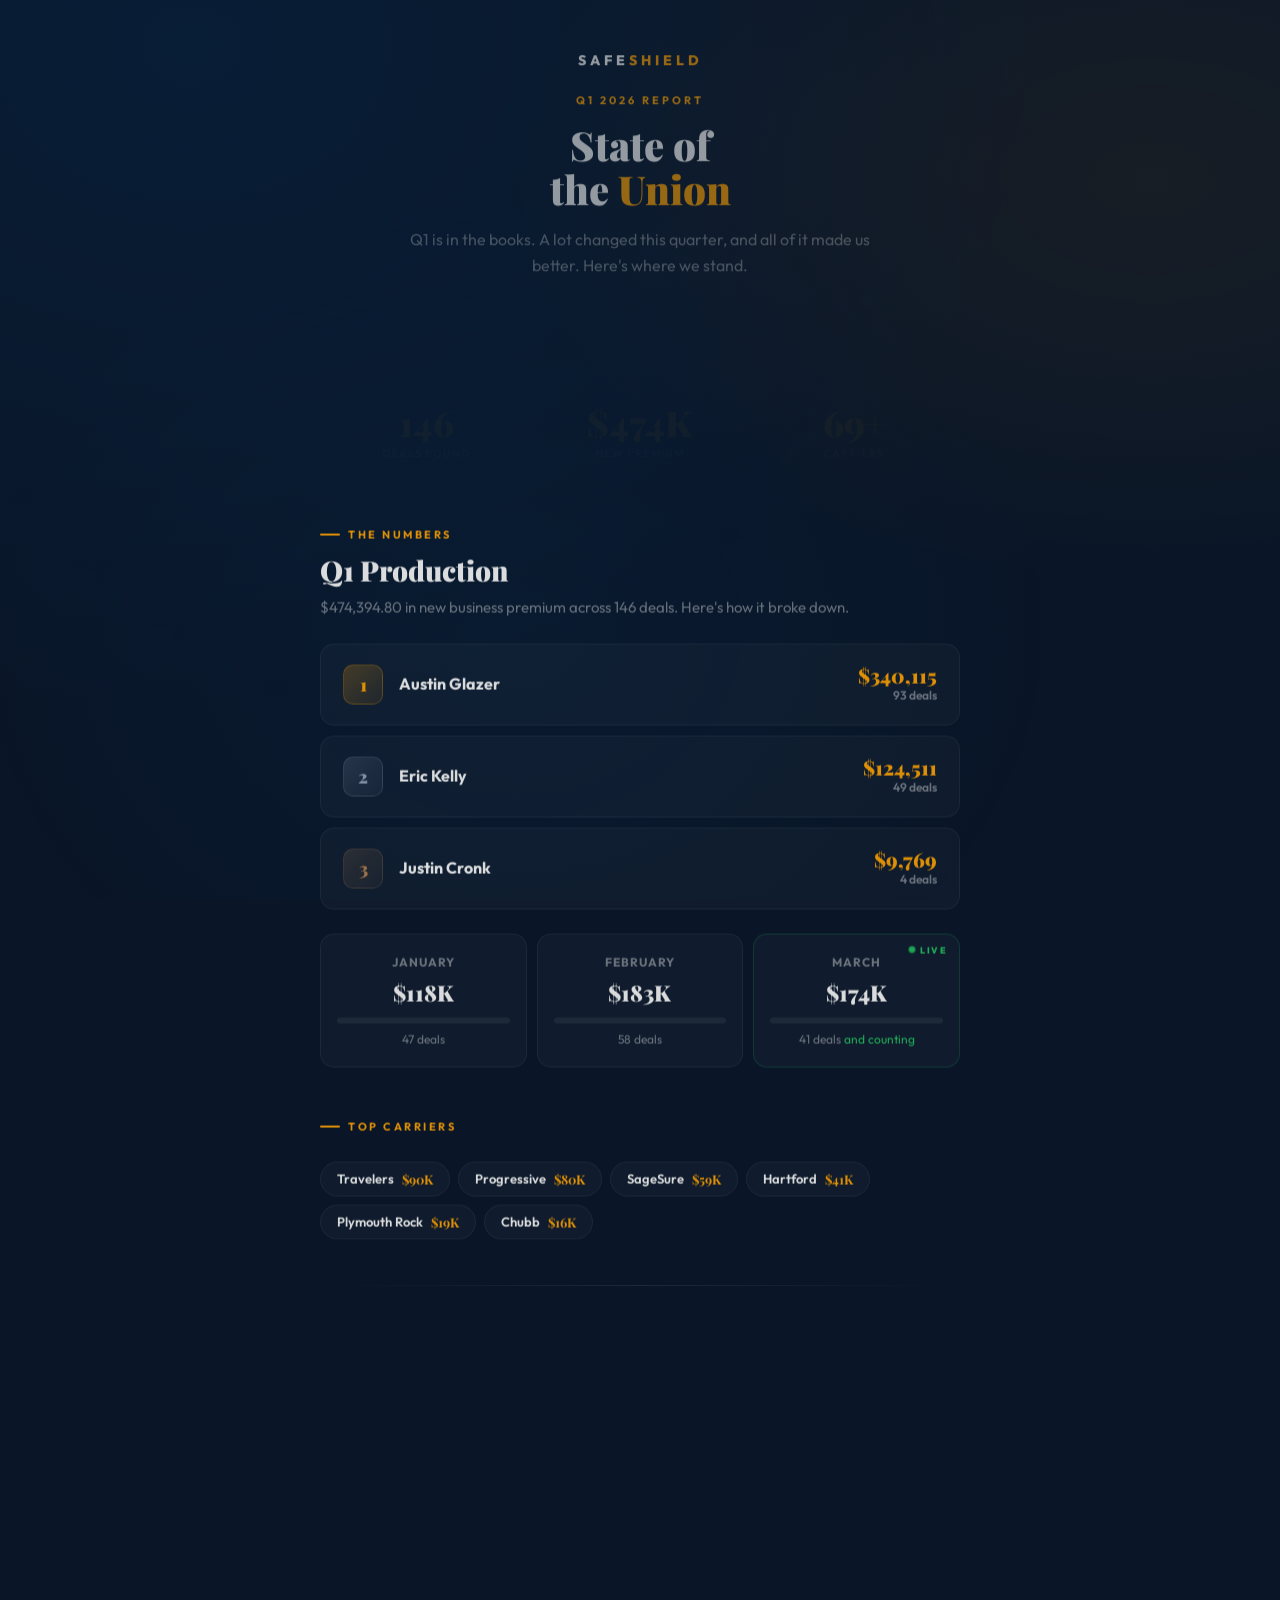
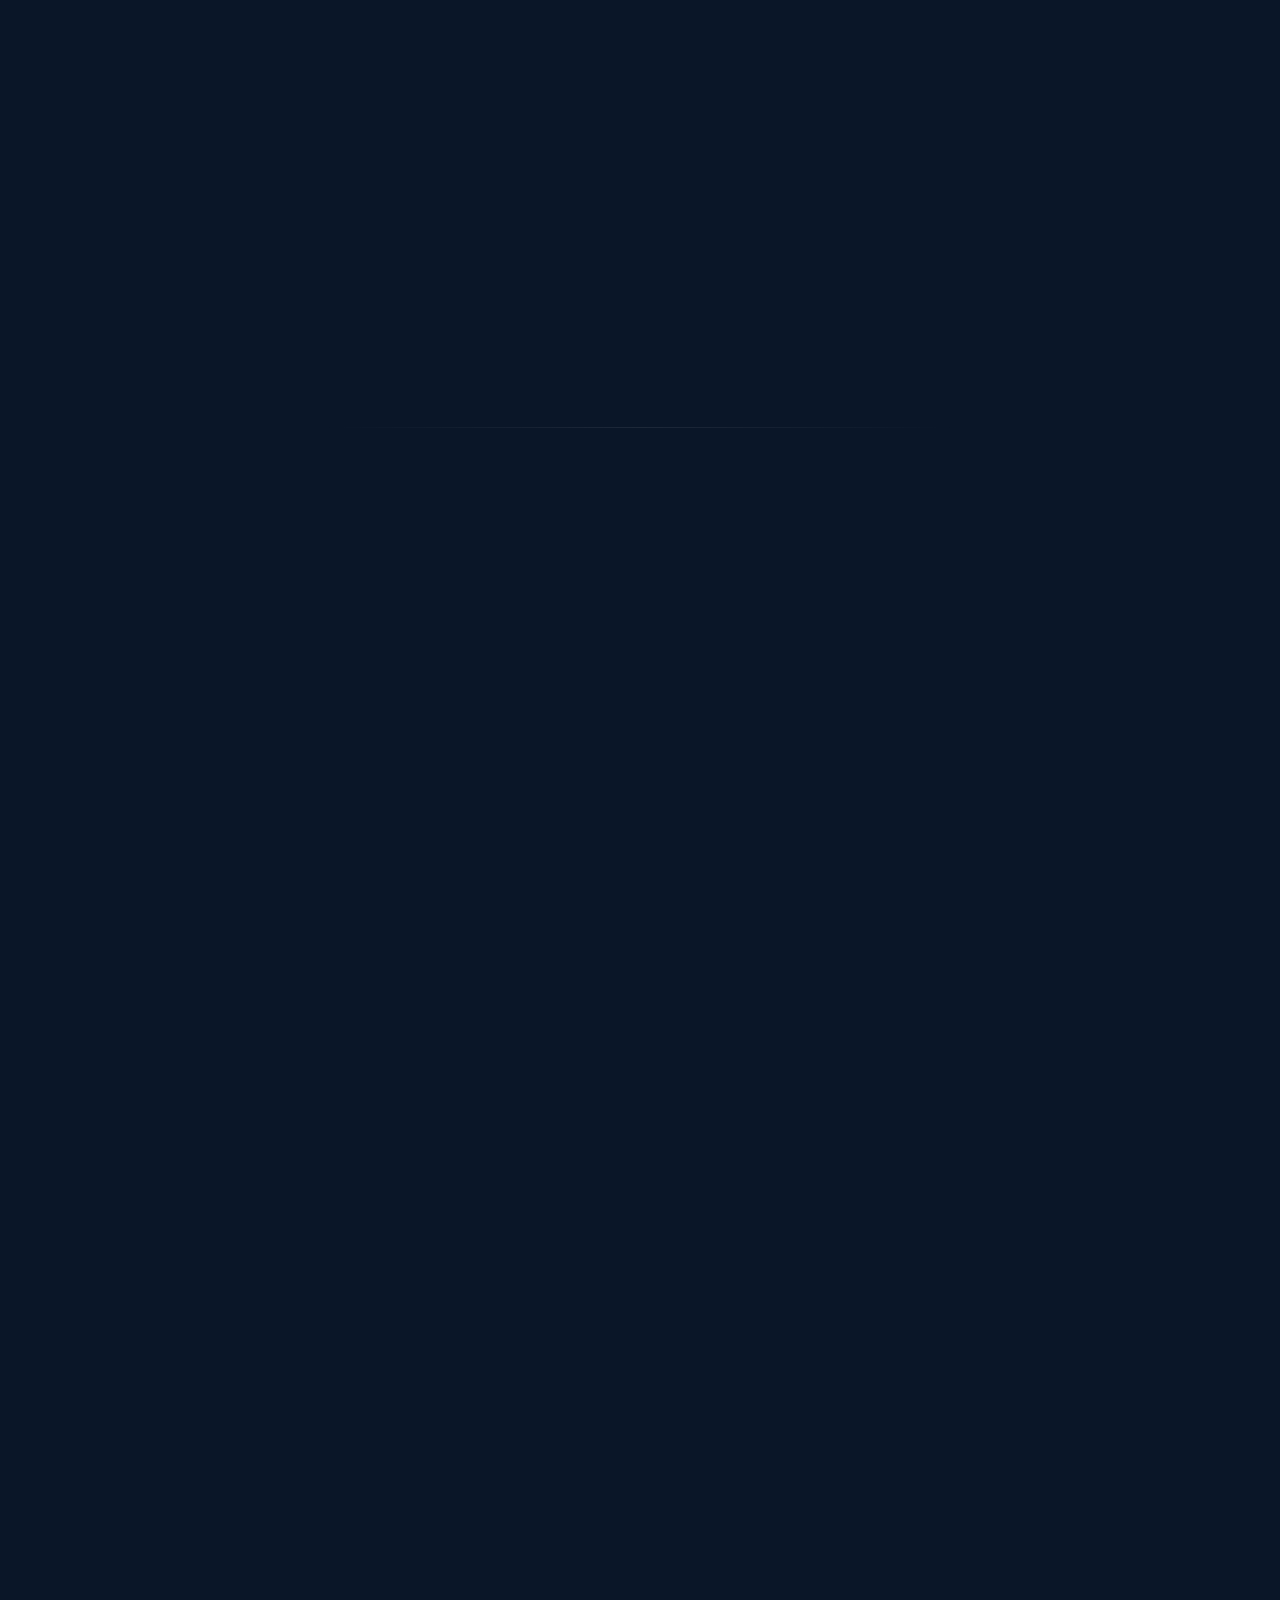
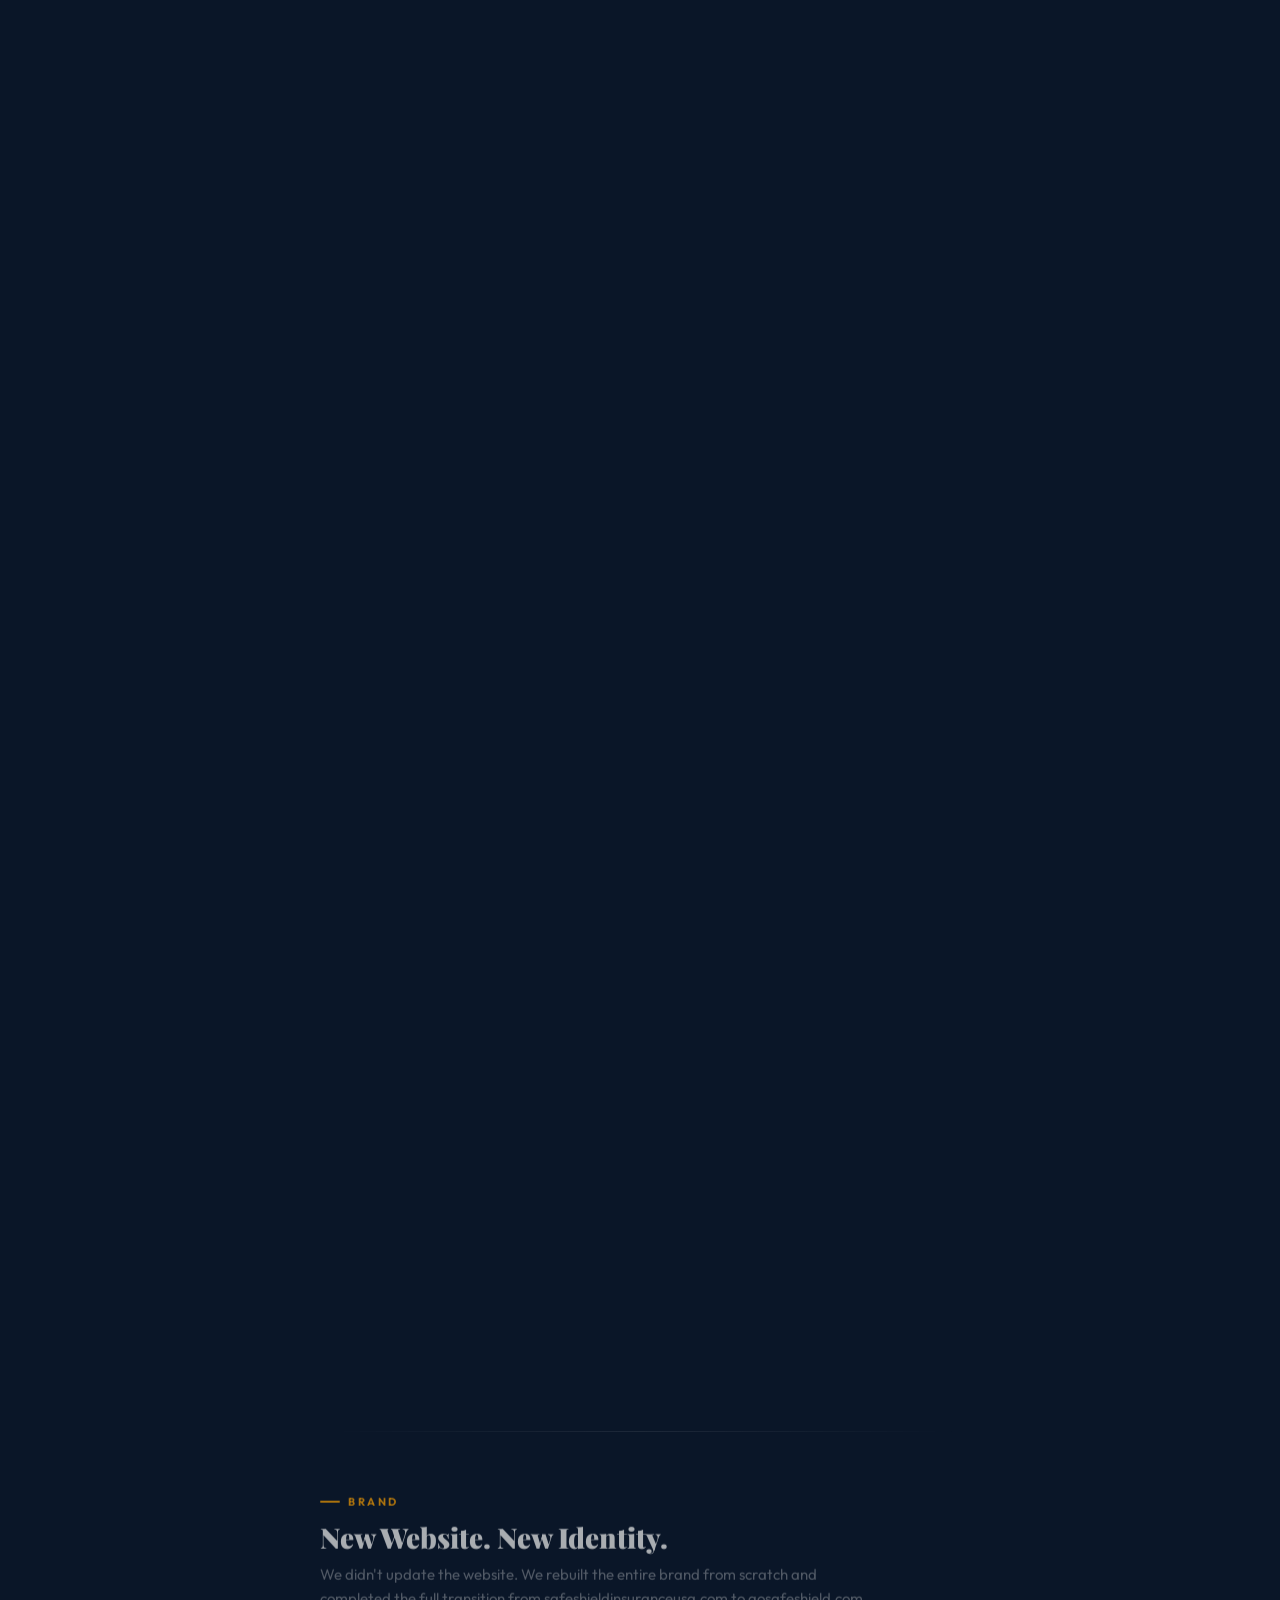
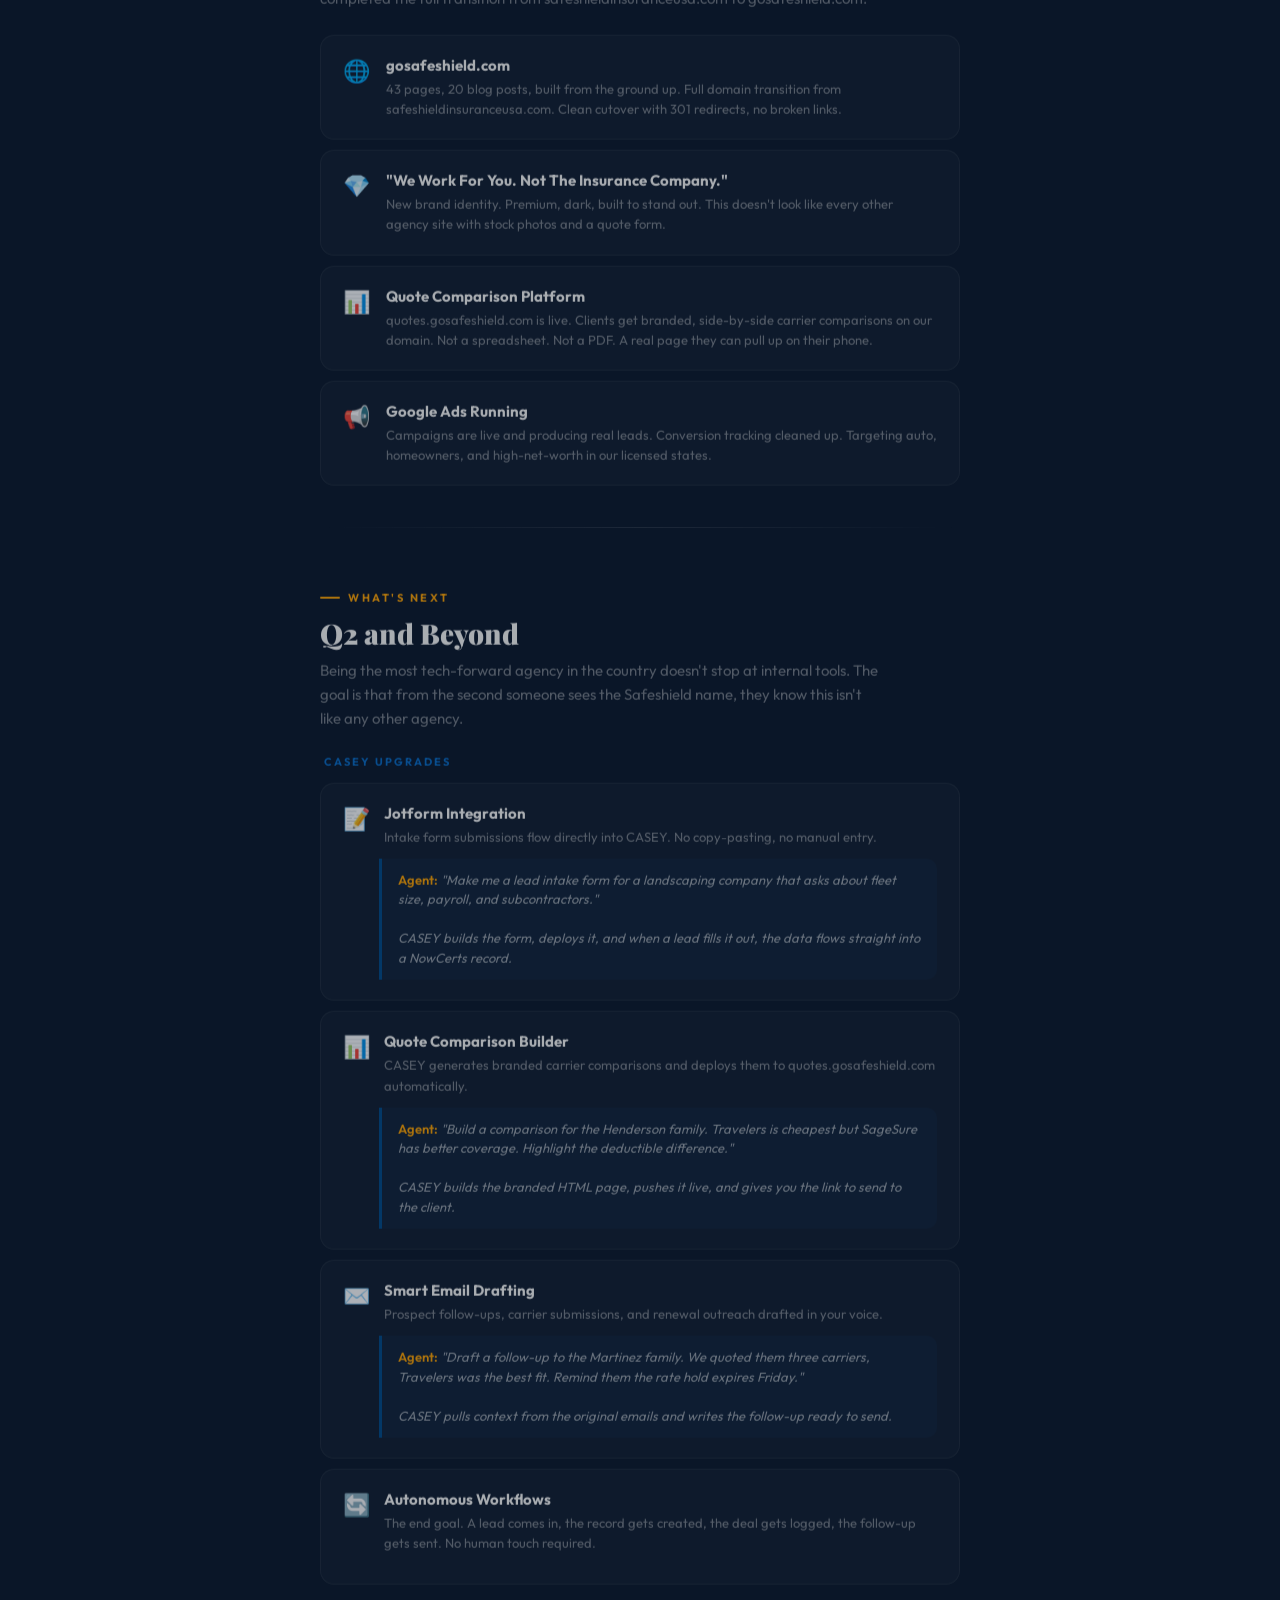
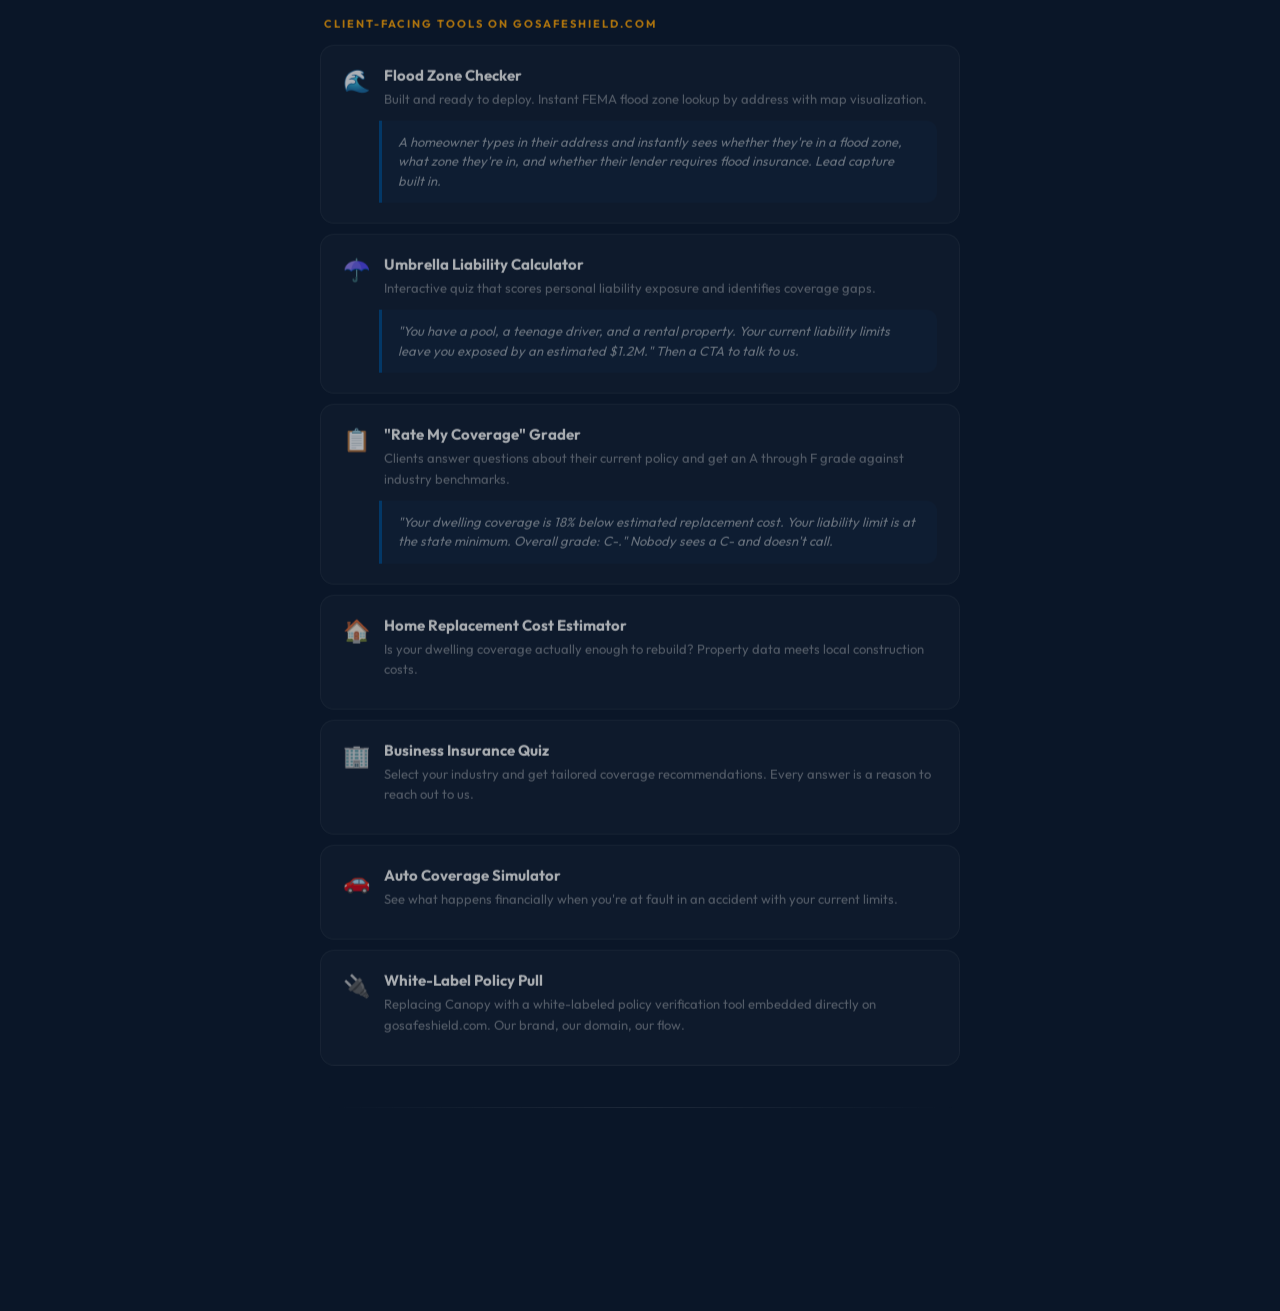
==== index.html @ 7cc82204 "feat: Q1 2026 State of the Union" ====
<!DOCTYPE html>
<html lang="en">
<head>
<meta charset="UTF-8">
<meta http-equiv="refresh" content="0;url=/q1-2026/">
<title>Safeshield Updates</title>
</head>
<body>
<p>Redirecting to latest update...</p>
</body>
</html>
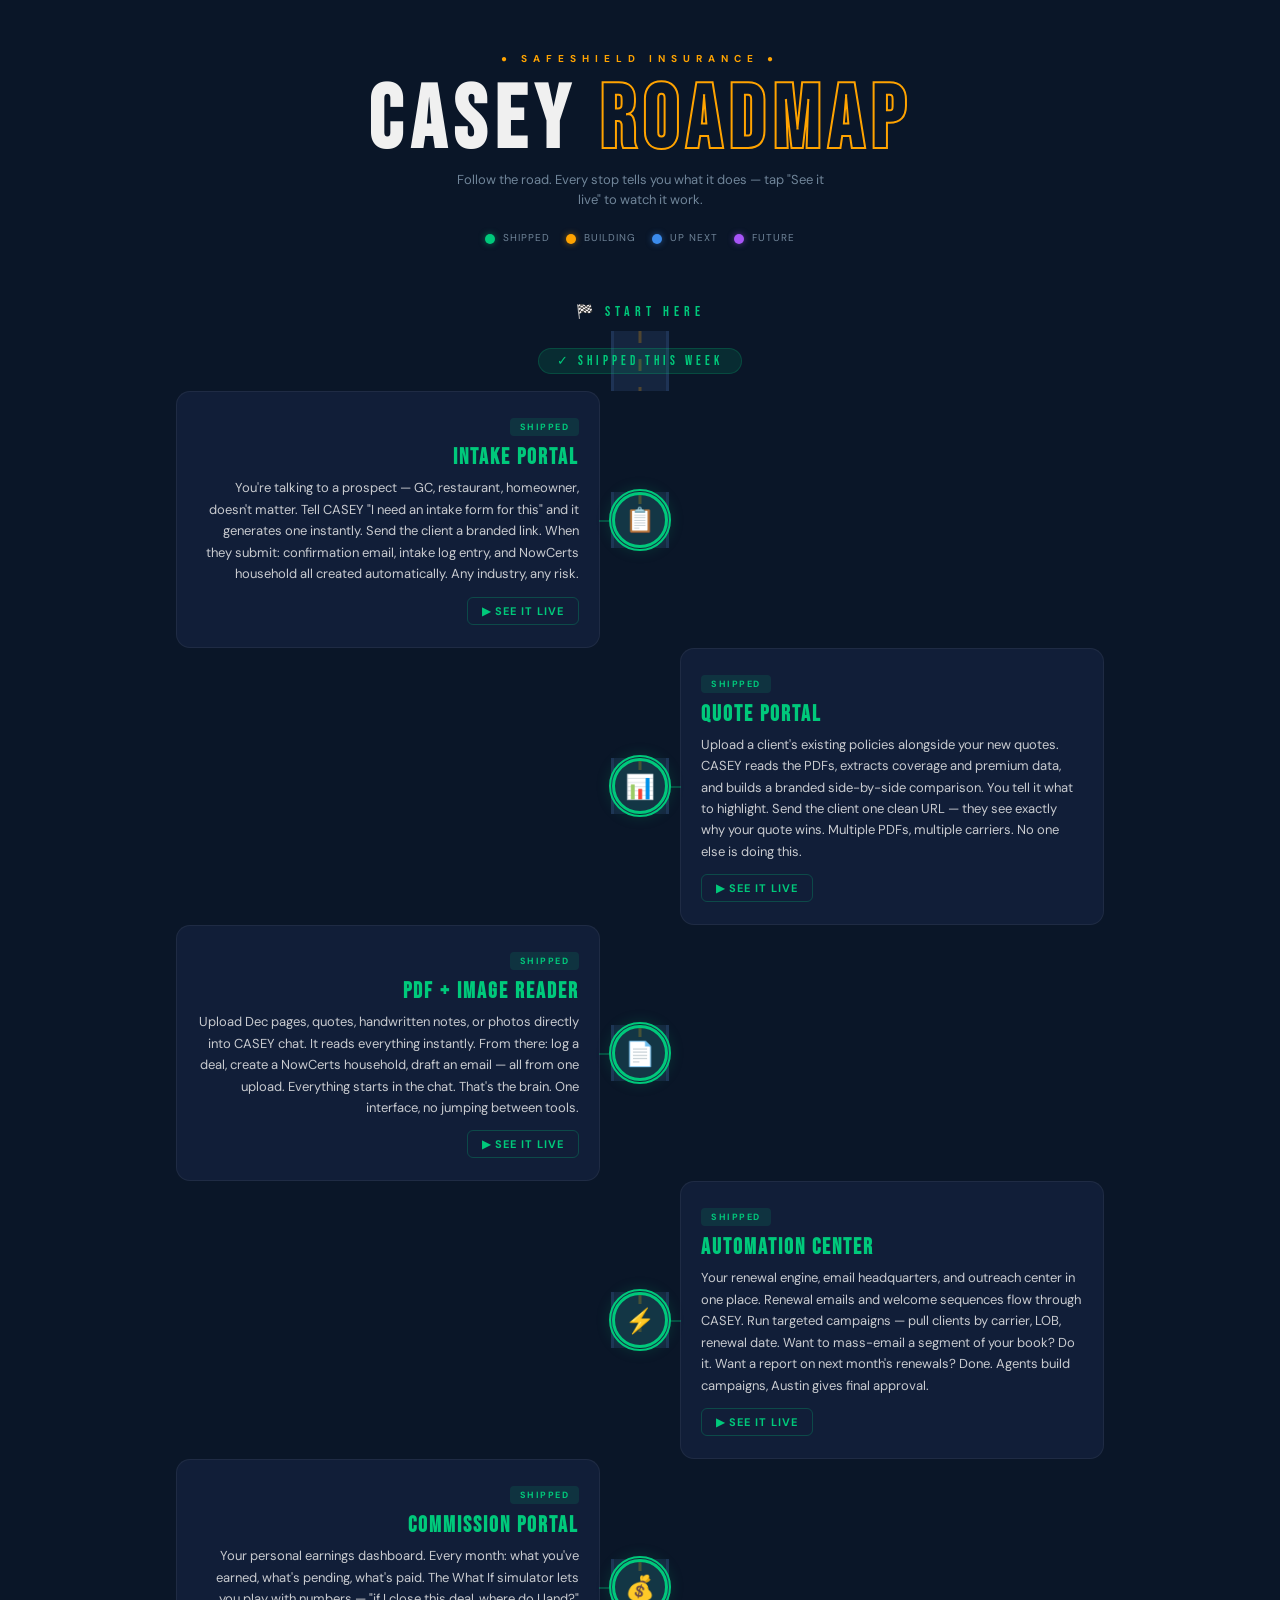
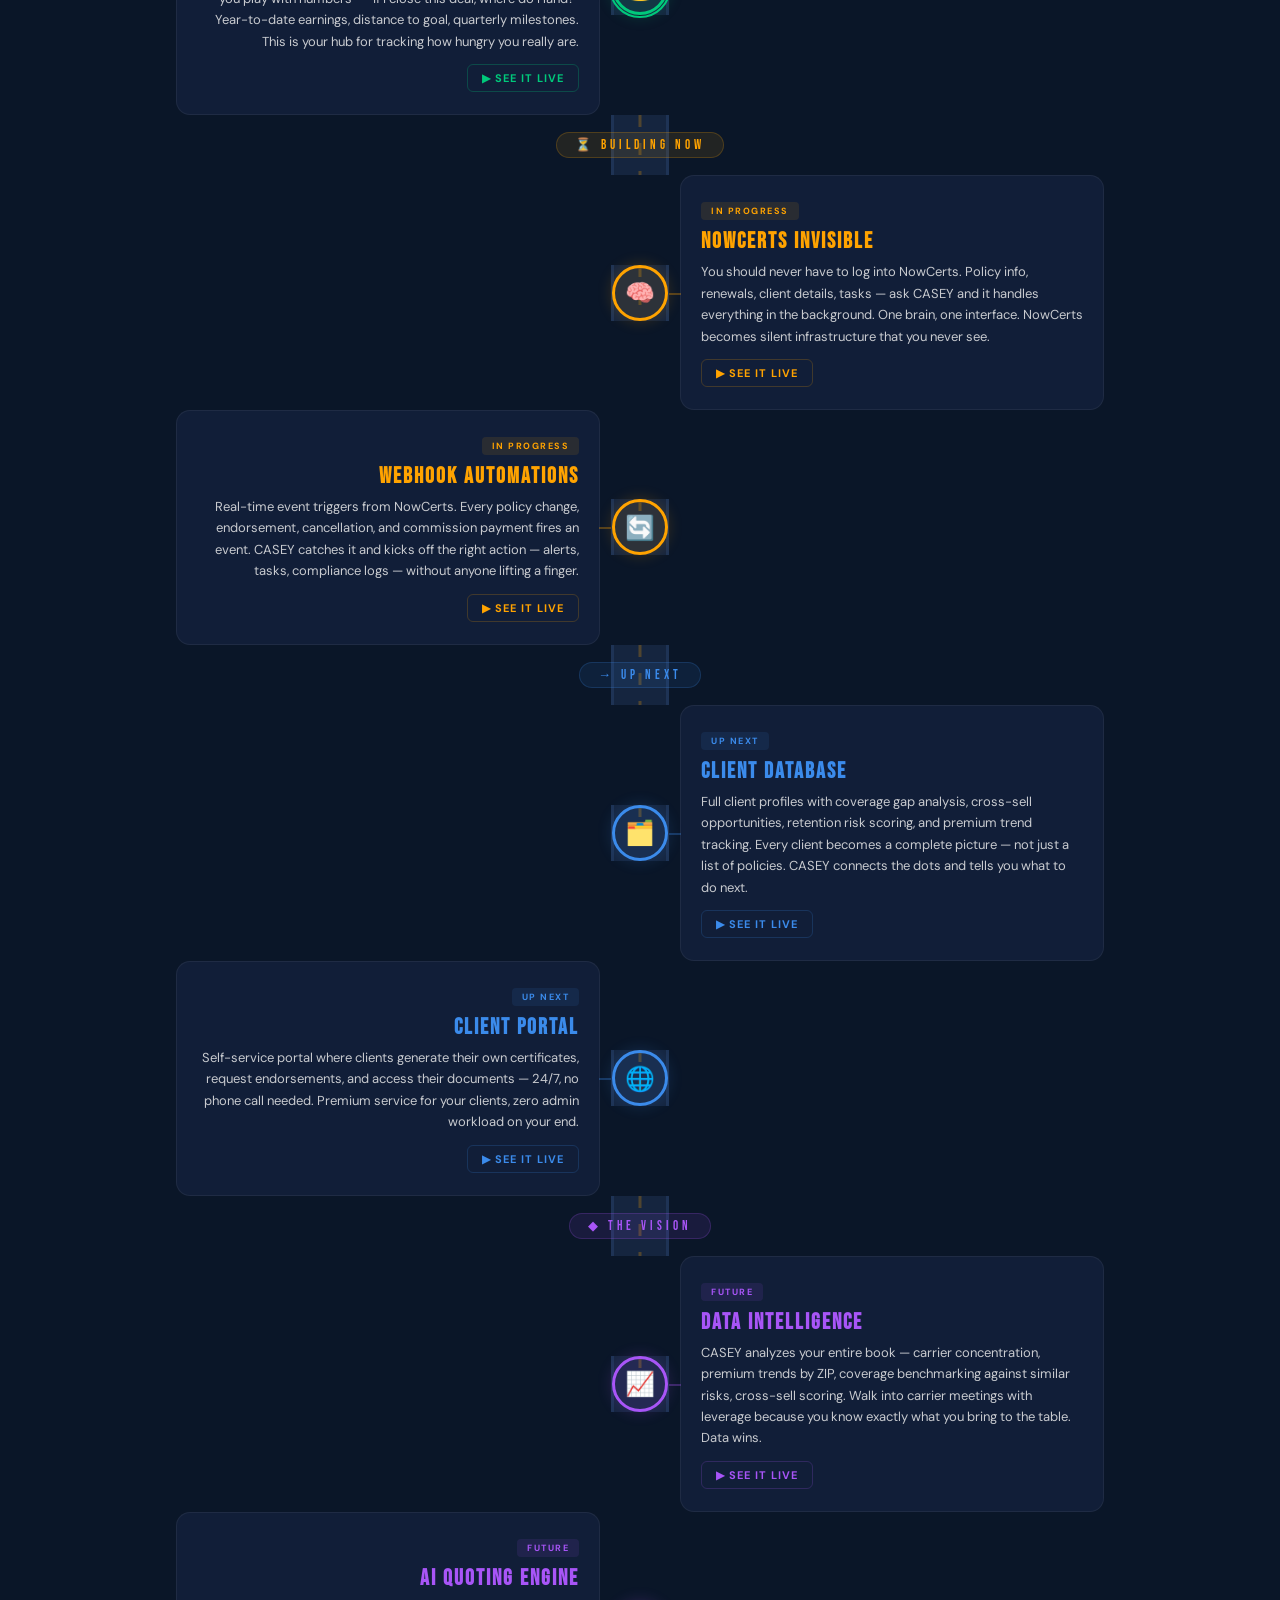
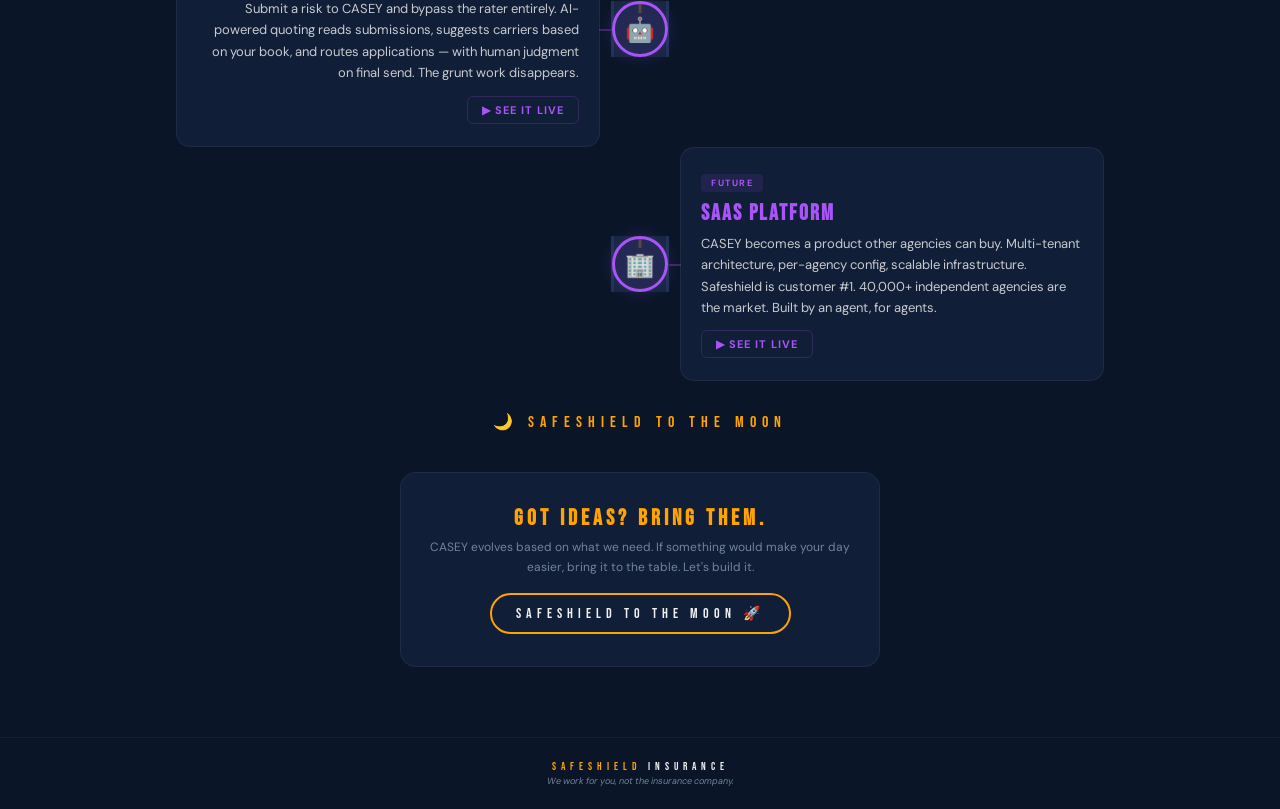
==== commit faf90ef0: "CASEY Roadmap - interactive winding road with live simulations" ====
--- a/index.html
+++ b/index.html
@@ -2,10 +2,421 @@
 <html lang="en">
 <head>
 <meta charset="UTF-8">
-<meta http-equiv="refresh" content="0;url=/q1-2026/">
-<title>Safeshield Updates</title>
+<meta name="viewport" content="width=device-width, initial-scale=1.0">
+<title>CASEY Roadmap — Safeshield Insurance</title>
+<link href="https://fonts.googleapis.com/css2?family=Bebas+Neue&family=DM+Sans:ital,wght@0,400;0,500;0,700;1,400&display=swap" rel="stylesheet">
+<style>
+*{margin:0;padding:0;box-sizing:border-box}
+:root{--navy:#0a1628;--mid:#0e1a30;--card:#111e38;--gold:#FFA300;--green:#00c97b;--blue:#3b8beb;--purple:#a855f7;--white:#f0f0f0;--grey:#708599;--text:rgba(240,240,240,.82);--road-fill:#15253f;--road-stroke:#1e3355}
+body{background:var(--navy);color:var(--white);font-family:'DM Sans',sans-serif;-webkit-font-smoothing:antialiased;overflow-x:hidden}
+
+/* ── HEADER ── */
+.hdr{text-align:center;padding:52px 24px 24px;position:relative;z-index:2}
+.hdr-brand{font-size:10px;letter-spacing:6px;text-transform:uppercase;color:var(--gold);font-weight:700;margin-bottom:18px}
+.hdr h1{font-family:'Bebas Neue',sans-serif;font-size:clamp(44px,11vw,88px);letter-spacing:8px;line-height:.88}
+.hdr h1 em{font-style:normal;-webkit-text-stroke:2px var(--gold);-webkit-text-fill-color:transparent}
+.hdr p{margin-top:10px;font-size:13px;color:var(--grey);max-width:380px;margin-left:auto;margin-right:auto;line-height:1.5}
+.legend{display:flex;gap:16px;justify-content:center;margin-top:22px;flex-wrap:wrap}
+.legend i{display:inline-block;width:10px;height:10px;border-radius:50%;margin-right:4px;vertical-align:middle}
+.legend span{font-size:10px;letter-spacing:1px;text-transform:uppercase;color:var(--grey)}
+.lg{background:var(--green);box-shadow:0 0 6px rgba(0,201,123,.5)}
+.lo{background:var(--gold);box-shadow:0 0 6px rgba(255,163,0,.5)}
+.lb{background:var(--blue);box-shadow:0 0 6px rgba(59,139,235,.5)}
+.lp{background:var(--purple);box-shadow:0 0 6px rgba(168,85,247,.5)}
+
+/* ── ROAD SECTION ── */
+.road-section{position:relative;max-width:960px;margin:32px auto 0;padding:0 16px}
+
+/* Each "row" is a stop with the road running through center */
+.stop-row{position:relative;display:grid;grid-template-columns:1fr 80px 1fr;align-items:center;min-height:180px;gap:0}
+/* The middle column is the road + node */
+.road-col{position:relative;display:flex;align-items:center;justify-content:center;z-index:2}
+
+/* Vertical road segments */
+.road-col::before{content:'';position:absolute;top:0;bottom:0;left:50%;width:52px;transform:translateX(-50%);background:var(--road-fill);border-left:3px solid var(--road-stroke);border-right:3px solid var(--road-stroke);z-index:0}
+/* Dashed center line */
+.road-col::after{content:'';position:absolute;top:0;bottom:0;left:50%;width:3px;transform:translateX(-50%);background:repeating-linear-gradient(to bottom,var(--gold) 0,var(--gold) 12px,transparent 12px,transparent 28px);opacity:.25;z-index:1}
+/* First row: round top of road */
+.stop-row:first-child .road-col::before{border-radius:26px 26px 0 0;top:40%}
+.stop-row:first-child .road-col::after{top:40%}
+/* Last row: round bottom */
+.stop-row:last-child .road-col::before{border-radius:0 0 26px 26px;bottom:20%}
+.stop-row:last-child .road-col::after{bottom:20%}
+
+/* Node circle */
+.node{width:56px;height:56px;border-radius:50%;display:flex;align-items:center;justify-content:center;font-size:24px;position:relative;z-index:3;border:3px solid;cursor:pointer;transition:transform .2s,box-shadow .2s}
+.node:hover{transform:scale(1.12)}
+.node.green{background:rgba(0,201,123,.1);border-color:var(--green);box-shadow:0 0 16px rgba(0,201,123,.25)}
+.node.green:hover{box-shadow:0 0 28px rgba(0,201,123,.5)}
+.node.gold{background:rgba(255,163,0,.1);border-color:var(--gold);box-shadow:0 0 16px rgba(255,163,0,.2)}
+.node.gold:hover{box-shadow:0 0 28px rgba(255,163,0,.45)}
+.node.blue{background:rgba(59,139,235,.1);border-color:var(--blue);box-shadow:0 0 16px rgba(59,139,235,.2)}
+.node.blue:hover{box-shadow:0 0 28px rgba(59,139,235,.45)}
+.node.purple{background:rgba(168,85,247,.1);border-color:var(--purple);box-shadow:0 0 16px rgba(168,85,247,.2)}
+.node.purple:hover{box-shadow:0 0 28px rgba(168,85,247,.45)}
+/* Pulse for shipped */
+.node.green::after{content:'';position:absolute;inset:-6px;border-radius:50%;border:2px solid var(--green);animation:ndPulse 2.5s infinite}
+@keyframes ndPulse{0%{transform:scale(1);opacity:.5}100%{transform:scale(1.45);opacity:0}}
+
+/* Content card (left or right) */
+.info-card{background:var(--card);border:1px solid rgba(255,255,255,.06);border-radius:14px;padding:22px 20px;position:relative;transition:border-color .3s}
+.info-card:hover{border-color:rgba(255,255,255,.12)}
+.info-card.left{text-align:right}
+.info-card.right{text-align:left}
+
+/* Connector line from card to node */
+.info-card.left::after{content:'';position:absolute;top:50%;right:-14px;width:14px;height:2px}
+.info-card.right::before{content:'';position:absolute;top:50%;left:-14px;width:14px;height:2px}
+.info-card.left.green::after,.info-card.right.green::before{background:var(--green);opacity:.3}
+.info-card.left.gold::after,.info-card.right.gold::before{background:var(--gold);opacity:.3}
+.info-card.left.blue::after,.info-card.right.blue::before{background:var(--blue);opacity:.3}
+.info-card.left.purple::after,.info-card.right.purple::before{background:var(--purple);opacity:.3}
+
+.info-card .badge{display:inline-block;font-size:9px;letter-spacing:1.5px;text-transform:uppercase;font-weight:700;padding:3px 10px;border-radius:4px;margin-bottom:8px}
+.badge.green{background:rgba(0,201,123,.12);color:var(--green)}
+.badge.gold{background:rgba(255,163,0,.1);color:var(--gold)}
+.badge.blue{background:rgba(59,139,235,.1);color:var(--blue)}
+.badge.purple{background:rgba(168,85,247,.1);color:var(--purple)}
+
+.info-card h3{font-family:'Bebas Neue',sans-serif;font-size:22px;letter-spacing:2px;margin-bottom:6px}
+.info-card.green h3{color:var(--green)}
+.info-card.gold h3{color:var(--gold)}
+.info-card.blue h3{color:var(--blue)}
+.info-card.purple h3{color:var(--purple)}
+.info-card p{font-size:13px;color:var(--text);line-height:1.65}
+.sim-btn{display:inline-flex;align-items:center;gap:5px;margin-top:12px;font-size:11px;letter-spacing:1px;text-transform:uppercase;font-weight:700;cursor:pointer;padding:6px 14px;border-radius:6px;border:1px solid;transition:all .2s}
+.sim-btn.green{color:var(--green);border-color:rgba(0,201,123,.25)}.sim-btn.green:hover{background:rgba(0,201,123,.12)}
+.sim-btn.gold{color:var(--gold);border-color:rgba(255,163,0,.2)}.sim-btn.gold:hover{background:rgba(255,163,0,.1)}
+.sim-btn.blue{color:var(--blue);border-color:rgba(59,139,235,.2)}.sim-btn.blue:hover{background:rgba(59,139,235,.1)}
+.sim-btn.purple{color:var(--purple);border-color:rgba(168,85,247,.2)}.sim-btn.purple:hover{background:rgba(168,85,247,.1)}
+
+/* Empty spacer for alternating layout */
+.spacer{}
+
+/* Phase dividers on the road */
+.phase-div{position:relative;display:grid;grid-template-columns:1fr 80px 1fr;min-height:60px}
+.phase-div .road-col::before{content:'';position:absolute;top:0;bottom:0;left:50%;width:52px;transform:translateX(-50%);background:var(--road-fill);border-left:3px solid var(--road-stroke);border-right:3px solid var(--road-stroke)}
+.phase-div .road-col::after{content:'';position:absolute;top:0;bottom:0;left:50%;width:3px;transform:translateX(-50%);background:repeating-linear-gradient(to bottom,var(--gold) 0,var(--gold) 12px,transparent 12px,transparent 28px);opacity:.25}
+.phase-tag{position:absolute;left:50%;top:50%;transform:translate(-50%,-50%);z-index:4;font-family:'Bebas Neue',sans-serif;font-size:13px;letter-spacing:4px;padding:4px 18px;border-radius:20px;white-space:nowrap}
+.phase-tag.green{background:rgba(0,201,123,.12);color:var(--green);border:1px solid rgba(0,201,123,.2)}
+.phase-tag.gold{background:rgba(255,163,0,.1);color:var(--gold);border:1px solid rgba(255,163,0,.2)}
+.phase-tag.blue{background:rgba(59,139,235,.1);color:var(--blue);border:1px solid rgba(59,139,235,.2)}
+.phase-tag.purple{background:rgba(168,85,247,.1);color:var(--purple);border:1px solid rgba(168,85,247,.2)}
+
+/* START / FINISH */
+.start-marker{text-align:center;padding:0 0 10px;position:relative;z-index:3}
+.start-marker span{font-family:'Bebas Neue',sans-serif;font-size:14px;letter-spacing:5px;color:var(--green)}
+.end-marker{text-align:center;padding:30px 0 0;position:relative;z-index:3}
+.end-marker span{font-family:'Bebas Neue',sans-serif;font-size:16px;letter-spacing:6px;color:var(--gold)}
+
+/* ── MODAL ── */
+.mo{position:fixed;top:0;left:0;width:100%;height:100%;background:rgba(5,10,20,.88);z-index:200;opacity:0;pointer-events:none;transition:opacity .25s;display:flex;align-items:center;justify-content:center;padding:16px;backdrop-filter:blur(10px)}
+.mo.open{opacity:1;pointer-events:all}
+.md{background:var(--mid);border:1px solid rgba(255,255,255,.08);border-radius:16px;max-width:620px;width:100%;max-height:82vh;overflow-y:auto;transform:translateY(14px) scale(.97);transition:transform .25s}
+.mo.open .md{transform:translateY(0) scale(1)}
+.md-top{padding:22px 22px 16px;border-bottom:1px solid rgba(255,255,255,.06);display:flex;gap:12px;align-items:flex-start}
+.md-ico{width:42px;height:42px;border-radius:10px;display:flex;align-items:center;justify-content:center;font-size:20px;flex-shrink:0}
+.md-ico.green{background:rgba(0,201,123,.12)}.md-ico.gold{background:rgba(255,163,0,.1)}.md-ico.blue{background:rgba(59,139,235,.1)}.md-ico.purple{background:rgba(168,85,247,.1)}
+.md-t{font-family:'Bebas Neue',sans-serif;font-size:22px;letter-spacing:2px}
+.md-d{font-size:12px;color:var(--grey);line-height:1.5;margin-top:2px}
+.md-x{position:absolute;top:16px;right:16px;width:30px;height:30px;border-radius:50%;border:1px solid rgba(255,255,255,.1);background:transparent;color:var(--grey);font-size:15px;cursor:pointer;display:flex;align-items:center;justify-content:center;transition:all .2s}
+.md-x:hover{background:rgba(255,255,255,.08);color:var(--white)}
+.sim-wrap{padding:18px 22px 22px}
+.sim-tag{font-family:'Bebas Neue',sans-serif;font-size:11px;letter-spacing:3px;color:var(--grey);margin-bottom:12px}
+.sim-box{background:var(--navy);border:1px solid rgba(255,255,255,.06);border-radius:10px;overflow:hidden}
+.sim-bar{height:26px;background:rgba(255,255,255,.03);display:flex;align-items:center;padding:0 10px;gap:4px;border-bottom:1px solid rgba(255,255,255,.04)}
+.sim-bd{width:6px;height:6px;border-radius:50%;background:rgba(255,255,255,.12)}
+.sim-u{font-size:9px;color:var(--grey);margin-left:6px}
+.sim-inner{padding:16px;min-height:200px;font-size:12.5px;line-height:1.65;color:var(--text)}
+
+/* Chat bubbles */
+.cb{max-width:88%;padding:9px 13px;border-radius:10px;font-size:12px;line-height:1.55;opacity:0;transform:translateY(6px);animation:fi .35s ease forwards;margin-bottom:9px}
+.cb.u{margin-left:auto;background:rgba(0,75,137,.25);border:1px solid rgba(59,139,235,.15);border-radius:10px 10px 3px 10px}
+.cb.a{background:rgba(255,163,0,.07);border:1px solid rgba(255,163,0,.1);border-radius:10px 10px 10px 3px}
+.cb.s{margin:0 auto 9px;background:rgba(0,201,123,.08);border:1px solid rgba(0,201,123,.12);border-radius:6px;font-size:10px;text-align:center;color:var(--green);padding:6px 12px;max-width:92%}
+@keyframes fi{to{opacity:1;transform:translateY(0)}}
+.cb:nth-child(1){animation-delay:.05s}.cb:nth-child(2){animation-delay:.45s}.cb:nth-child(3){animation-delay:.85s}.cb:nth-child(4){animation-delay:1.25s}.cb:nth-child(5){animation-delay:1.65s}.cb:nth-child(6){animation-delay:2.05s}.cb:nth-child(7){animation-delay:2.45s}
+
+/* Grids */
+.g2{display:grid;grid-template-columns:1fr 1fr;gap:8px}
+.gc{background:rgba(255,255,255,.03);border:1px solid rgba(255,255,255,.05);border-radius:8px;padding:11px;opacity:0;animation:fi .35s ease forwards}
+.gc:nth-child(1){animation-delay:.25s}.gc:nth-child(2){animation-delay:.45s}.gc:nth-child(3){animation-delay:.65s}.gc:nth-child(4){animation-delay:.85s}
+.gc h4{font-family:'Bebas Neue',sans-serif;font-size:12px;letter-spacing:1.5px;margin-bottom:5px}
+.gc.old{border-color:rgba(255,100,100,.12)}.gc.old h4{color:#ff6b6b}
+.gc.new{border-color:rgba(0,201,123,.12)}.gc.new h4{color:var(--green)}
+.gr{display:flex;justify-content:space-between;font-size:10px;padding:2px 0;border-bottom:1px solid rgba(255,255,255,.03)}.gr span:first-child{color:var(--grey)}
+.ghl{text-align:center;margin-top:8px;padding:7px;background:rgba(0,201,123,.07);border:1px solid rgba(0,201,123,.12);border-radius:6px;font-size:10px;color:var(--green);opacity:0;animation:fi .35s ease forwards;animation-delay:.8s}
+
+/* Auto rows */
+.aw{display:flex;align-items:center;gap:9px;padding:8px 11px;background:rgba(255,255,255,.02);border:1px solid rgba(255,255,255,.04);border-radius:8px;margin-bottom:6px;opacity:0;animation:fi .35s ease forwards}
+.aw:nth-child(2){animation-delay:.25s}.aw:nth-child(3){animation-delay:.5s}.aw:nth-child(4){animation-delay:.75s}.aw:nth-child(5){animation-delay:1s}
+.aw-i{font-size:15px;width:30px;height:30px;border-radius:6px;display:flex;align-items:center;justify-content:center;flex-shrink:0}
+.aw-t{flex:1}.aw-t b{display:block;font-size:11px;color:var(--white)}.aw-t span{font-size:9.5px;color:var(--grey)}
+.bx{font-size:8px;letter-spacing:1px;text-transform:uppercase;padding:2px 6px;border-radius:3px;font-weight:700;flex-shrink:0}
+
+/* Stats */
+.ssg{display:grid;grid-template-columns:1fr 1fr;gap:7px;margin-bottom:10px}
+.ss{background:rgba(255,255,255,.03);border:1px solid rgba(255,255,255,.05);border-radius:8px;padding:10px;text-align:center;opacity:0;animation:fi .35s ease forwards}
+.ss:nth-child(1){animation-delay:.15s}.ss:nth-child(2){animation-delay:.3s}.ss:nth-child(3){animation-delay:.45s}.ss:nth-child(4){animation-delay:.6s}
+.ss label{font-size:8px;text-transform:uppercase;letter-spacing:1px;color:var(--grey);display:block;margin-bottom:2px}
+.ss .n{font-family:'Bebas Neue',sans-serif;font-size:24px}
+.wf{margin-top:8px;background:rgba(255,163,0,.05);border:1px solid rgba(255,163,0,.1);border-radius:8px;padding:11px;opacity:0;animation:fi .4s ease forwards;animation-delay:1s}
+.wf h4{font-family:'Bebas Neue',sans-serif;font-size:11px;letter-spacing:2px;color:var(--gold);margin-bottom:3px}
+.wf p{font-size:11px;color:var(--text);line-height:1.5}
+
+/* Future items */
+.fx{display:flex;gap:9px;align-items:flex-start;padding:9px;background:rgba(255,255,255,.02);border:1px solid rgba(255,255,255,.04);border-radius:8px;margin-bottom:6px;opacity:0;animation:fi .35s ease forwards}
+.fx:nth-child(1){animation-delay:.15s}.fx:nth-child(2){animation-delay:.4s}.fx:nth-child(3){animation-delay:.65s}
+.fx-i{font-size:16px;width:30px;height:30px;border-radius:6px;display:flex;align-items:center;justify-content:center;flex-shrink:0;background:rgba(168,85,247,.08)}
+.fx b{display:block;font-size:11.5px;color:var(--white);margin-bottom:1px}
+.fx span{font-size:10px;color:var(--grey);line-height:1.5}
+
+/* ── CTA ── */
+.cta{text-align:center;padding:40px 24px 70px;position:relative;z-index:2}
+.cta-in{max-width:480px;margin:0 auto;border:1px solid rgba(255,255,255,.06);border-radius:16px;padding:32px 24px;background:var(--card)}
+.cta-in h3{font-family:'Bebas Neue',sans-serif;font-size:22px;letter-spacing:4px;color:var(--gold);margin-bottom:6px}
+.cta-in p{font-size:12px;color:var(--grey);line-height:1.6;margin-bottom:16px}
+.mn{font-family:'Bebas Neue',sans-serif;font-size:14px;letter-spacing:5px;color:var(--white);display:inline-block;padding:10px 24px;border:2px solid var(--gold);border-radius:100px;cursor:pointer;transition:all .3s}
+.mn:hover{background:var(--gold);color:var(--navy)}
+footer{text-align:center;padding:22px;border-top:1px solid rgba(255,255,255,.04)}
+footer .fb{font-family:'Bebas Neue',sans-serif;font-size:11px;letter-spacing:5px}
+.fg{color:var(--gold)}.fw{color:var(--white)}
+footer .ft{color:var(--grey);font-size:9px;margin-top:2px;font-style:italic}
+
+@media(max-width:640px){
+  .stop-row{grid-template-columns:1fr 60px 1fr;min-height:160px}
+  .road-col::before{width:40px}
+  .node{width:44px;height:44px;font-size:20px}
+  .node.green::after{inset:-5px}
+  .info-card{padding:16px 14px}
+  .info-card h3{font-size:18px}
+  .info-card p{font-size:11.5px}
+  .g2{grid-template-columns:1fr}
+}
+</style>
 </head>
 <body>
-<p>Redirecting to latest update...</p>
+
+<!-- HEADER -->
+<div class="hdr">
+  <div class="hdr-brand">● Safeshield Insurance ●</div>
+  <h1>CASEY <em>ROADMAP</em></h1>
+  <p>Follow the road. Every stop tells you what it does — tap "See it live" to watch it work.</p>
+  <div class="legend">
+    <span><i class="lg"></i> Shipped</span>
+    <span><i class="lo"></i> Building</span>
+    <span><i class="lb"></i> Up Next</span>
+    <span><i class="lp"></i> Future</span>
+  </div>
+</div>
+
+<!-- ROAD -->
+<div class="road-section">
+
+  <!-- START -->
+  <div class="start-marker"><span>🏁 START HERE</span></div>
+
+  <!-- Phase: SHIPPED -->
+  <div class="phase-div"><div class="spacer"></div><div class="road-col"><div class="phase-tag green">✓ SHIPPED THIS WEEK</div></div><div class="spacer"></div></div>
+
+  <!-- 1: Intake — card LEFT -->
+  <div class="stop-row">
+    <div class="info-card left green">
+      <div class="badge green">Shipped</div>
+      <h3>Intake Portal</h3>
+      <p>You're talking to a prospect — GC, restaurant, homeowner, doesn't matter. Tell CASEY "I need an intake form for this" and it generates one instantly. Send the client a branded link. When they submit: confirmation email, intake log entry, and NowCerts household all created automatically. Any industry, any risk.</p>
+      <div class="sim-btn green" onclick="openM('intake')">▶ See It Live</div>
+    </div>
+    <div class="road-col"><div class="node green" onclick="openM('intake')">📋</div></div>
+    <div class="spacer"></div>
+  </div>
+
+  <!-- 2: Quote — card RIGHT -->
+  <div class="stop-row">
+    <div class="spacer"></div>
+    <div class="road-col"><div class="node green" onclick="openM('quote')">📊</div></div>
+    <div class="info-card right green">
+      <div class="badge green">Shipped</div>
+      <h3>Quote Portal</h3>
+      <p>Upload a client's existing policies alongside your new quotes. CASEY reads the PDFs, extracts coverage and premium data, and builds a branded side-by-side comparison. You tell it what to highlight. Send the client one clean URL — they see exactly why your quote wins. Multiple PDFs, multiple carriers. No one else is doing this.</p>
+      <div class="sim-btn green" onclick="openM('quote')">▶ See It Live</div>
+    </div>
+  </div>
+
+  <!-- 3: PDF — card LEFT -->
+  <div class="stop-row">
+    <div class="info-card left green">
+      <div class="badge green">Shipped</div>
+      <h3>PDF + Image Reader</h3>
+      <p>Upload Dec pages, quotes, handwritten notes, or photos directly into CASEY chat. It reads everything instantly. From there: log a deal, create a NowCerts household, draft an email — all from one upload. Everything starts in the chat. That's the brain. One interface, no jumping between tools.</p>
+      <div class="sim-btn green" onclick="openM('pdf')">▶ See It Live</div>
+    </div>
+    <div class="road-col"><div class="node green" onclick="openM('pdf')">📄</div></div>
+    <div class="spacer"></div>
+  </div>
+
+  <!-- 4: Automation — card RIGHT -->
+  <div class="stop-row">
+    <div class="spacer"></div>
+    <div class="road-col"><div class="node green" onclick="openM('auto')">⚡</div></div>
+    <div class="info-card right green">
+      <div class="badge green">Shipped</div>
+      <h3>Automation Center</h3>
+      <p>Your renewal engine, email headquarters, and outreach center in one place. Renewal emails and welcome sequences flow through CASEY. Run targeted campaigns — pull clients by carrier, LOB, renewal date. Want to mass-email a segment of your book? Do it. Want a report on next month's renewals? Done. Agents build campaigns, Austin gives final approval.</p>
+      <div class="sim-btn green" onclick="openM('auto')">▶ See It Live</div>
+    </div>
+  </div>
+
+  <!-- 5: Commission — card LEFT -->
+  <div class="stop-row">
+    <div class="info-card left green">
+      <div class="badge green">Shipped</div>
+      <h3>Commission Portal</h3>
+      <p>Your personal earnings dashboard. Every month: what you've earned, what's pending, what's paid. The What If simulator lets you play with numbers — "if I close this deal, where do I land?" Year-to-date earnings, distance to goal, quarterly milestones. This is your hub for tracking how hungry you really are.</p>
+      <div class="sim-btn green" onclick="openM('comm')">▶ See It Live</div>
+    </div>
+    <div class="road-col"><div class="node green" onclick="openM('comm')">💰</div></div>
+    <div class="spacer"></div>
+  </div>
+
+  <!-- Phase: BUILDING -->
+  <div class="phase-div"><div class="spacer"></div><div class="road-col"><div class="phase-tag gold">⏳ BUILDING NOW</div></div><div class="spacer"></div></div>
+
+  <!-- 6: NowCerts — card RIGHT -->
+  <div class="stop-row">
+    <div class="spacer"></div>
+    <div class="road-col"><div class="node gold" onclick="openM('nowcerts')">🧠</div></div>
+    <div class="info-card right gold">
+      <div class="badge gold">In Progress</div>
+      <h3>NowCerts Invisible</h3>
+      <p>You should never have to log into NowCerts. Policy info, renewals, client details, tasks — ask CASEY and it handles everything in the background. One brain, one interface. NowCerts becomes silent infrastructure that you never see.</p>
+      <div class="sim-btn gold" onclick="openM('nowcerts')">▶ See It Live</div>
+    </div>
+  </div>
+
+  <!-- 7: Webhooks — card LEFT -->
+  <div class="stop-row">
+    <div class="info-card left gold">
+      <div class="badge gold">In Progress</div>
+      <h3>Webhook Automations</h3>
+      <p>Real-time event triggers from NowCerts. Every policy change, endorsement, cancellation, and commission payment fires an event. CASEY catches it and kicks off the right action — alerts, tasks, compliance logs — without anyone lifting a finger.</p>
+      <div class="sim-btn gold" onclick="openM('webhooks')">▶ See It Live</div>
+    </div>
+    <div class="road-col"><div class="node gold" onclick="openM('webhooks')">🔄</div></div>
+    <div class="spacer"></div>
+  </div>
+
+  <!-- Phase: UP NEXT -->
+  <div class="phase-div"><div class="spacer"></div><div class="road-col"><div class="phase-tag blue">→ UP NEXT</div></div><div class="spacer"></div></div>
+
+  <!-- 8: Client DB — card RIGHT -->
+  <div class="stop-row">
+    <div class="spacer"></div>
+    <div class="road-col"><div class="node blue" onclick="openM('clientdb')">🗂️</div></div>
+    <div class="info-card right blue">
+      <div class="badge blue">Up Next</div>
+      <h3>Client Database</h3>
+      <p>Full client profiles with coverage gap analysis, cross-sell opportunities, retention risk scoring, and premium trend tracking. Every client becomes a complete picture — not just a list of policies. CASEY connects the dots and tells you what to do next.</p>
+      <div class="sim-btn blue" onclick="openM('clientdb')">▶ See It Live</div>
+    </div>
+  </div>
+
+  <!-- 9: Portal — card LEFT -->
+  <div class="stop-row">
+    <div class="info-card left blue">
+      <div class="badge blue">Up Next</div>
+      <h3>Client Portal</h3>
+      <p>Self-service portal where clients generate their own certificates, request endorsements, and access their documents — 24/7, no phone call needed. Premium service for your clients, zero admin workload on your end.</p>
+      <div class="sim-btn blue" onclick="openM('portal')">▶ See It Live</div>
+    </div>
+    <div class="road-col"><div class="node blue" onclick="openM('portal')">🌐</div></div>
+    <div class="spacer"></div>
+  </div>
+
+  <!-- Phase: FUTURE -->
+  <div class="phase-div"><div class="spacer"></div><div class="road-col"><div class="phase-tag purple">◆ THE VISION</div></div><div class="spacer"></div></div>
+
+  <!-- 10: Data — card RIGHT -->
+  <div class="stop-row">
+    <div class="spacer"></div>
+    <div class="road-col"><div class="node purple" onclick="openM('data')">📈</div></div>
+    <div class="info-card right purple">
+      <div class="badge purple">Future</div>
+      <h3>Data Intelligence</h3>
+      <p>CASEY analyzes your entire book — carrier concentration, premium trends by ZIP, coverage benchmarking against similar risks, cross-sell scoring. Walk into carrier meetings with leverage because you know exactly what you bring to the table. Data wins.</p>
+      <div class="sim-btn purple" onclick="openM('data')">▶ See It Live</div>
+    </div>
+  </div>
+
+  <!-- 11: AI Quoting — card LEFT -->
+  <div class="stop-row">
+    <div class="info-card left purple">
+      <div class="badge purple">Future</div>
+      <h3>AI Quoting Engine</h3>
+      <p>Submit a risk to CASEY and bypass the rater entirely. AI-powered quoting reads submissions, suggests carriers based on your book, and routes applications — with human judgment on final send. The grunt work disappears.</p>
+      <div class="sim-btn purple" onclick="openM('aiquote')">▶ See It Live</div>
+    </div>
+    <div class="road-col"><div class="node purple" onclick="openM('aiquote')">🤖</div></div>
+    <div class="spacer"></div>
+  </div>
+
+  <!-- 12: SaaS — card RIGHT -->
+  <div class="stop-row">
+    <div class="spacer"></div>
+    <div class="road-col"><div class="node purple" onclick="openM('saas')">🏢</div></div>
+    <div class="info-card right purple">
+      <div class="badge purple">Future</div>
+      <h3>SaaS Platform</h3>
+      <p>CASEY becomes a product other agencies can buy. Multi-tenant architecture, per-agency config, scalable infrastructure. Safeshield is customer #1. 40,000+ independent agencies are the market. Built by an agent, for agents.</p>
+      <div class="sim-btn purple" onclick="openM('saas')">▶ See It Live</div>
+    </div>
+  </div>
+
+  <!-- END -->
+  <div class="end-marker"><span>🌙 SAFESHIELD TO THE MOON</span></div>
+
+</div>
+
+<!-- MODAL -->
+<div class="mo" id="mo" onclick="closeM(event)">
+  <div class="md" onclick="event.stopPropagation()">
+    <button class="md-x" onclick="closeM()">✕</button>
+    <div id="mi"></div>
+  </div>
+</div>
+
+<!-- CTA -->
+<div class="cta">
+  <div class="cta-in">
+    <h3>Got Ideas? Bring Them.</h3>
+    <p>CASEY evolves based on what we need. If something would make your day easier, bring it to the table. Let's build it.</p>
+    <span class="mn">SAFESHIELD TO THE MOON 🚀</span>
+  </div>
+</div>
+<footer>
+  <div class="fb"><span class="fg">SAFESHIELD</span> <span class="fw">INSURANCE</span></div>
+  <div class="ft">We work for you, not the insurance company.</div>
+</footer>
+
+<script>
+const D={
+intake:{i:'📋',c:'green',t:'Intake Portal',d:'Tell CASEY what you need — instant intake form for any industry.',s:`<div class="cb u">I need an intake form for a general contractor in Stamford</div><div class="cb a">Got it — generating a commercial intake form for a GC. Including fields for business info, GL limits, subcontractor details, and workers comp. One sec...</div><div class="cb s">✓ Intake form generated</div><div class="cb a">Here's your link:<br><span style="color:var(--gold)">intake.gosafeshield.com/gc-martinez-04</span><br><br>When the client submits:<br>• Branded confirmation email sent to them<br>• Entry logged in your intake sheet<br>• NowCerts household created automatically</div><div class="cb u">Perfect, sending it now</div><div class="cb s">✓ Client submitted — NowCerts household created for Martinez Contracting LLC</div>`},
+quote:{i:'📊',c:'green',t:'Quote Portal',d:'Branded side-by-side quote comparisons at a shareable URL.',s:`<div class="cb u" style="margin-bottom:12px">Build me a quote comparison — Rivera's current Travelers HO3 vs my Plymouth Rock quote</div><div class="g2"><div class="gc old"><h4>Current — Travelers</h4><div class="gr"><span>Dwelling</span><span>$425,000</span></div><div class="gr"><span>Liability</span><span>$300,000</span></div><div class="gr"><span>Deductible</span><span>$2,500</span></div><div class="gr"><span>Premium</span><span style="color:#ff6b6b">$3,847/yr</span></div></div><div class="gc new"><h4>Your Quote — Plymouth Rock</h4><div class="gr"><span>Dwelling</span><span>$450,000</span></div><div class="gr"><span>Liability</span><span>$500,000</span></div><div class="gr"><span>Deductible</span><span>$1,000</span></div><div class="gr"><span>Premium</span><span style="color:var(--green)">$3,210/yr</span></div></div></div><div class="ghl">✓ Better coverage + $637 saved → <span style="color:var(--gold)">quotes.gosafeshield.com/rivera-ho3</span></div>`},
+pdf:{i:'📄',c:'green',t:'PDF + Image Reader',d:'Upload anything into chat — CASEY reads it and takes action.',s:`<div class="cb u">📎 <em style="color:var(--grey)">uploaded: dec-page-hoffman.pdf</em></div><div class="cb a">Reading the Dec page... Got it.<br><br>HO3 through Hartford for Sarah Hoffman:<br>• Dwelling: $380,000<br>• Liability: $300,000<br>• Premium: $2,940/yr<br>• Effective: 06/15/25 → 06/15/26<br><br>I can log a deal, create a NowCerts household, draft an email, or build a quote comparison. What do you need?</div><div class="cb u">Create the household and log the deal</div><div class="cb s">✓ NowCerts household created — Sarah Hoffman</div><div class="cb s">✓ Deal logged — $2,940 HO3 / Hartford</div><div class="cb a">All set. Household is live in NowCerts and the deal is on your sheet. Want me to draft a welcome email to Sarah?</div>`},
+auto:{i:'⚡',c:'green',t:'Automation Center',d:'Campaigns, renewals, reports — all with your approval.',s:`<div style="font-family:'Bebas Neue';font-size:13px;letter-spacing:2px;color:var(--gold);margin-bottom:9px">Active Campaigns</div><div class="aw"><div class="aw-i" style="background:rgba(0,201,123,.1)">📨</div><div class="aw-t"><b>60-Day Renewal Reminder</b><span>142 clients · Auto-triggered from IVANS</span></div><div class="bx" style="background:rgba(0,201,123,.12);color:var(--green)">Active</div></div><div class="aw"><div class="aw-i" style="background:rgba(255,163,0,.1)">🎯</div><div class="aw-t"><b>Cross-Sell: No Umbrella</b><span>Eric's campaign · 87 HO clients</span></div><div class="bx" style="background:rgba(255,163,0,.1);color:var(--gold)">Awaiting Approval</div></div><div class="aw"><div class="aw-i" style="background:rgba(59,139,235,.1)">👋</div><div class="aw-t"><b>Welcome Sequence</b><span>New clients · 3-email drip over 14 days</span></div><div class="bx" style="background:rgba(0,201,123,.12);color:var(--green)">Active</div></div><div class="aw"><div class="aw-i" style="background:rgba(168,85,247,.1)">📊</div><div class="aw-t"><b>May Renewals Report</b><span>All policies expiring May 2026</span></div><div class="bx" style="background:rgba(59,139,235,.1);color:var(--blue)">Queued</div></div>`},
+comm:{i:'💰',c:'green',t:'Commission Portal',d:'Earnings, goals, and the What If simulator.',s:`<div class="ssg"><div class="ss"><label>This Month</label><div class="n" style="color:var(--gold)">$8,420</div></div><div class="ss"><label>Year to Date</label><div class="n" style="color:var(--green)">$41,850</div></div><div class="ss"><label>Pending</label><div class="n" style="color:var(--blue)">$3,200</div></div><div class="ss"><label>To Goal</label><div class="n" style="color:var(--purple)">$58,150</div></div></div><div style="background:rgba(255,255,255,.03);border:1px solid rgba(255,255,255,.05);border-radius:7px;padding:9px;opacity:0;animation:fi .35s ease forwards;animation-delay:.8s"><div style="display:flex;justify-content:space-between;margin-bottom:4px"><span style="font-size:9px;color:var(--grey);text-transform:uppercase;letter-spacing:1px">Goal Progress</span><span style="font-size:9px;color:var(--gold)">42%</span></div><div style="height:6px;background:rgba(255,255,255,.06);border-radius:6px;overflow:hidden"><div style="width:42%;height:100%;background:linear-gradient(90deg,var(--green),var(--gold));border-radius:6px"></div></div></div><div class="wf"><h4>⚡ What If Simulator</h4><p>Close <b>Rivera HO3 ($3,210)</b> + <b>Martinez GL ($8,400)</b> → month hits <span style="color:var(--green)">$14,238</span> and you're in <span style="color:var(--gold)">Grit Award ($1,500 bonus)</span> range.</p></div>`},
+nowcerts:{i:'🧠',c:'gold',t:'NowCerts Invisible',d:'Ask CASEY anything — NowCerts works silently in the background.',s:`<div class="cb u">What's the renewal date on the Hoffman account?</div><div class="cb a">Sarah Hoffman's HO3 through Hartford renews <b>June 15, 2026</b>. Current premium: $2,940. Client since 2023, no claims on file. Want me to start the renewal process?</div><div class="cb u">Yeah pull comparable quotes from Plymouth Rock and Travelers</div><div class="cb a">On it. I'll pull her current coverage from NowCerts, submit to both carriers, and have a comparison ready by tomorrow morning.</div><div class="cb s">✓ Renewal workflow initiated — Hoffman / HO3</div>`},
+webhooks:{i:'🔄',c:'gold',t:'Webhook Automations',d:'Real-time events powering your agency automatically.',s:`<div style="font-family:'Bebas Neue';font-size:12px;letter-spacing:2px;color:var(--gold);margin-bottom:8px">Live Event Feed</div><div class="aw"><div class="aw-i" style="background:rgba(0,201,123,.1)">📥</div><div class="aw-t"><b>New Policy Created</b><span>Martinez Contracting — GL / Plymouth Rock</span></div><div style="font-size:9px;color:var(--grey)">2m ago</div></div><div class="aw"><div class="aw-i" style="background:rgba(255,163,0,.1)">🔔</div><div class="aw-t"><b>Endorsement Received</b><span>Hoffman — Scheduled personal property</span></div><div style="font-size:9px;color:var(--grey)">18m ago</div></div><div class="aw"><div class="aw-i" style="background:rgba(255,100,100,.1)">⚠️</div><div class="aw-t"><b>Cancellation Notice</b><span>Rivera Auto — Non-payment / Travelers</span></div><div style="font-size:9px;color:var(--grey)">1h ago</div></div><div class="aw"><div class="aw-i" style="background:rgba(59,139,235,.1)">💵</div><div class="aw-t"><b>Direct Bill Received</b><span>$847.20 commission — Hartford batch</span></div><div style="font-size:9px;color:var(--grey)">3h ago</div></div>`},
+clientdb:{i:'🗂️',c:'blue',t:'Client Database',d:'Full client profiles with coverage gaps and cross-sell opportunities.',s:`<div class="gc" style="border-color:rgba(59,139,235,.12);background:rgba(59,139,235,.03);margin-bottom:8px;animation-delay:.15s"><div style="display:flex;justify-content:space-between;align-items:center;margin-bottom:7px"><b style="font-family:'Bebas Neue';font-size:15px;letter-spacing:2px">Sarah Hoffman</b><span style="font-size:8px;padding:2px 6px;background:rgba(0,201,123,.1);color:var(--green);border-radius:3px;letter-spacing:1px;text-transform:uppercase">Low Risk</span></div><div style="font-size:10.5px;color:var(--grey);line-height:1.8"><div class="gr"><span>Policies</span><span style="color:var(--white)">HO3, Auto</span></div><div class="gr"><span>Total Premium</span><span style="color:var(--white)">$5,180/yr</span></div><div class="gr"><span>Client Since</span><span style="color:var(--white)">2023</span></div><div class="gr"><span>Claims</span><span style="color:var(--green)">None</span></div></div></div><div class="gc" style="animation-delay:.5s;border-color:rgba(255,163,0,.1);background:rgba(255,163,0,.03)"><div style="font-size:9px;letter-spacing:1px;text-transform:uppercase;color:var(--gold);margin-bottom:5px;font-weight:700">⚡ Opportunities</div><div style="font-size:10.5px;color:var(--text);line-height:1.7">• <b>No umbrella</b> — $500K home, recommend $1M<br>• <b>Underinsured dwelling</b> — ZIP avg is $450K<br>• <b>No flood</b> — Zone X moderate risk</div></div>`},
+portal:{i:'🌐',c:'blue',t:'Client Portal',d:'Self-service certificates, endorsements, and documents.',s:`<div style="text-align:center;padding:6px 0 12px;opacity:0;animation:fi .35s ease forwards;animation-delay:.15s"><div style="font-size:8px;letter-spacing:2px;text-transform:uppercase;color:var(--gold);margin-bottom:2px">portal.gosafeshield.com</div><div style="font-family:'Bebas Neue';font-size:16px;letter-spacing:2px">Welcome, John</div><div style="font-size:10px;color:var(--grey)">Martinez Contracting LLC</div></div><div class="g2"><div class="gc" style="text-align:center;cursor:pointer;animation-delay:.35s"><div style="font-size:20px;margin-bottom:3px">📜</div><div style="font-size:10.5px;font-weight:700">Generate<br>Certificate</div></div><div class="gc" style="text-align:center;cursor:pointer;animation-delay:.5s"><div style="font-size:20px;margin-bottom:3px">✏️</div><div style="font-size:10.5px;font-weight:700">Request<br>Endorsement</div></div><div class="gc" style="text-align:center;cursor:pointer;animation-delay:.65s"><div style="font-size:20px;margin-bottom:3px">📁</div><div style="font-size:10.5px;font-weight:700">My<br>Documents</div></div><div class="gc" style="text-align:center;cursor:pointer;animation-delay:.8s"><div style="font-size:20px;margin-bottom:3px">💬</div><div style="font-size:10.5px;font-weight:700">Contact<br>My Agent</div></div></div>`},
+data:{i:'📈',c:'purple',t:'Data Intelligence',d:'Carrier leverage, premium trends, cross-sell scoring.',s:`<div class="fx"><div class="fx-i">🎯</div><div><b>Carrier Concentration Alert</b><span>42% of your HO book is with Hartford. Diversification recommended — shift new business to Plymouth Rock or Travelers.</span></div></div><div class="fx"><div class="fx-i">📊</div><div><b>Premium Trend: Fairfield County</b><span>HO3 renewals averaging +11%. Hartford at +14%, Travelers holding at +6%. Remarket opportunity on 23 policies.</span></div></div><div class="fx"><div class="fx-i">💡</div><div><b>Cross-Sell Opportunity</b><span>34 HO clients with no umbrella. Estimated additional premium: $47,600/yr. Top 10 flagged for outreach.</span></div></div>`},
+aiquote:{i:'🤖',c:'purple',t:'AI Quoting Engine',d:'Submit a risk — CASEY suggests carriers and routes submissions.',s:`<div class="cb u">Need quotes for a new restaurant in Norwalk — Mediterranean, 2,500 sqft, liquor license, 15 employees</div><div class="cb a">Based on this risk profile, I'm recommending three carriers:<br><br>1. <b>Employers First</b> — strong on restaurant GL, competitive liquor liability<br>2. <b>Hartford</b> — best BOP package for this size<br>3. <b>BTIS</b> — specialty appetite for Mediterranean restaurants<br><br>Preparing all three submissions now.</div><div class="cb s">✓ 3 submissions queued — awaiting your review before send</div>`},
+saas:{i:'🏢',c:'purple',t:'SaaS Platform',d:'CASEY becomes a product other agencies can buy.',s:`<div class="fx"><div class="fx-i">🔑</div><div><b>Multi-Tenant Architecture</b><span>Each agency gets their own instance — custom branding, carrier list, commission splits, and AI training. Isolated data, shared platform.</span></div></div><div class="fx"><div class="fx-i">💳</div><div><b>Tiered Pricing</b><span>Starter for solo agents. Pro for growing agencies. Enterprise for multi-location shops. Same engine Safeshield runs on today.</span></div></div><div class="fx"><div class="fx-i">🌎</div><div><b>40,000+ Target Agencies</b><span>Independent P&C on NowCerts, AMS360, HawkSoft, EZLynx. Built by an agent, for agents.</span></div></div>`}
+};
+
+function openM(k){const m=D[k];if(!m)return;document.getElementById('mi').innerHTML=`<div class="md-top"><div class="md-ico ${m.c}">${m.i}</div><div><div class="md-t">${m.t}</div><div class="md-d">${m.d}</div></div></div><div class="sim-wrap"><div class="sim-tag">▶ LIVE SIMULATION</div><div class="sim-box"><div class="sim-bar"><div class="sim-bd"></div><div class="sim-bd"></div><div class="sim-bd"></div><div class="sim-u">casey.gosafeshield.com</div></div><div class="sim-inner">${m.s}</div></div></div>`;document.getElementById('mo').classList.add('open');document.body.style.overflow='hidden'}
+function closeM(e){if(e&&e.target!==document.getElementById('mo')&&!e.target.classList.contains('md-x'))return;document.getElementById('mo').classList.remove('open');document.body.style.overflow=''}
+document.addEventListener('keydown',e=>{if(e.key==='Escape')closeM()});
+</script>
 </body>
 </html>
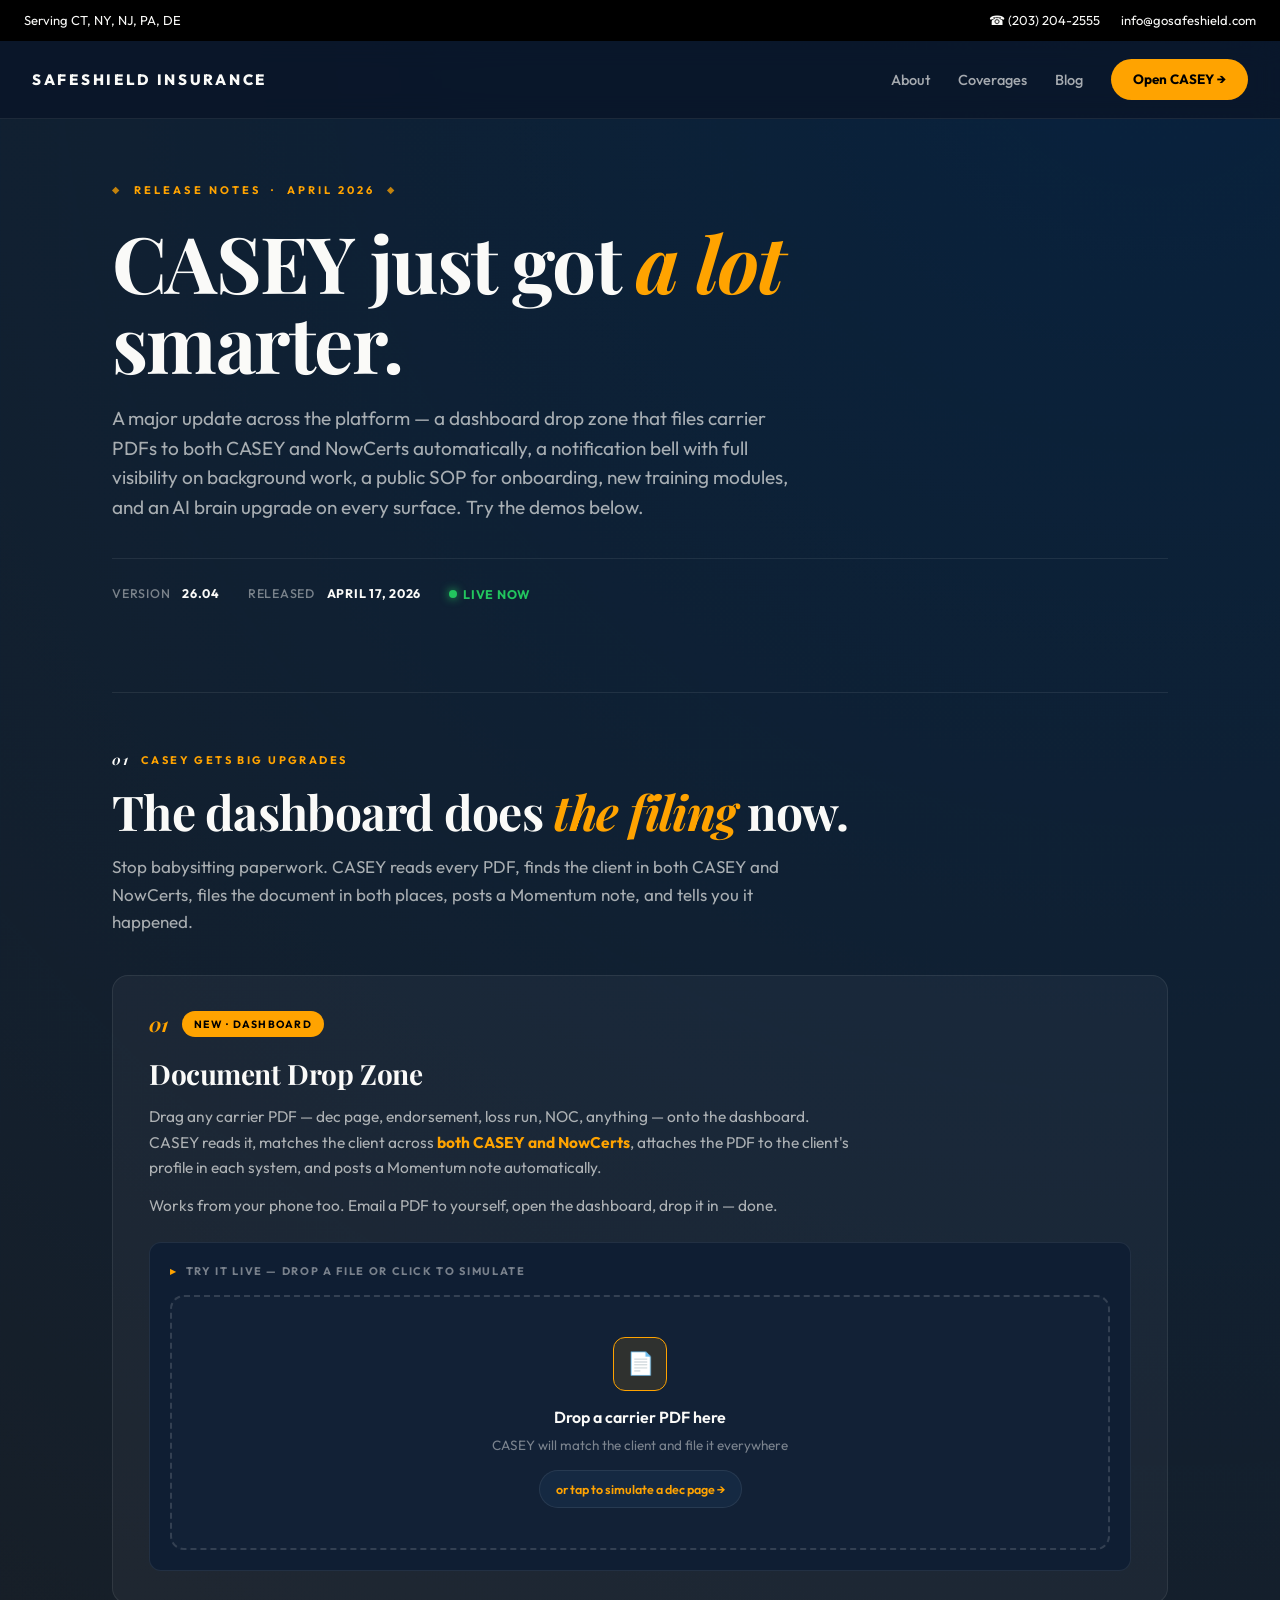
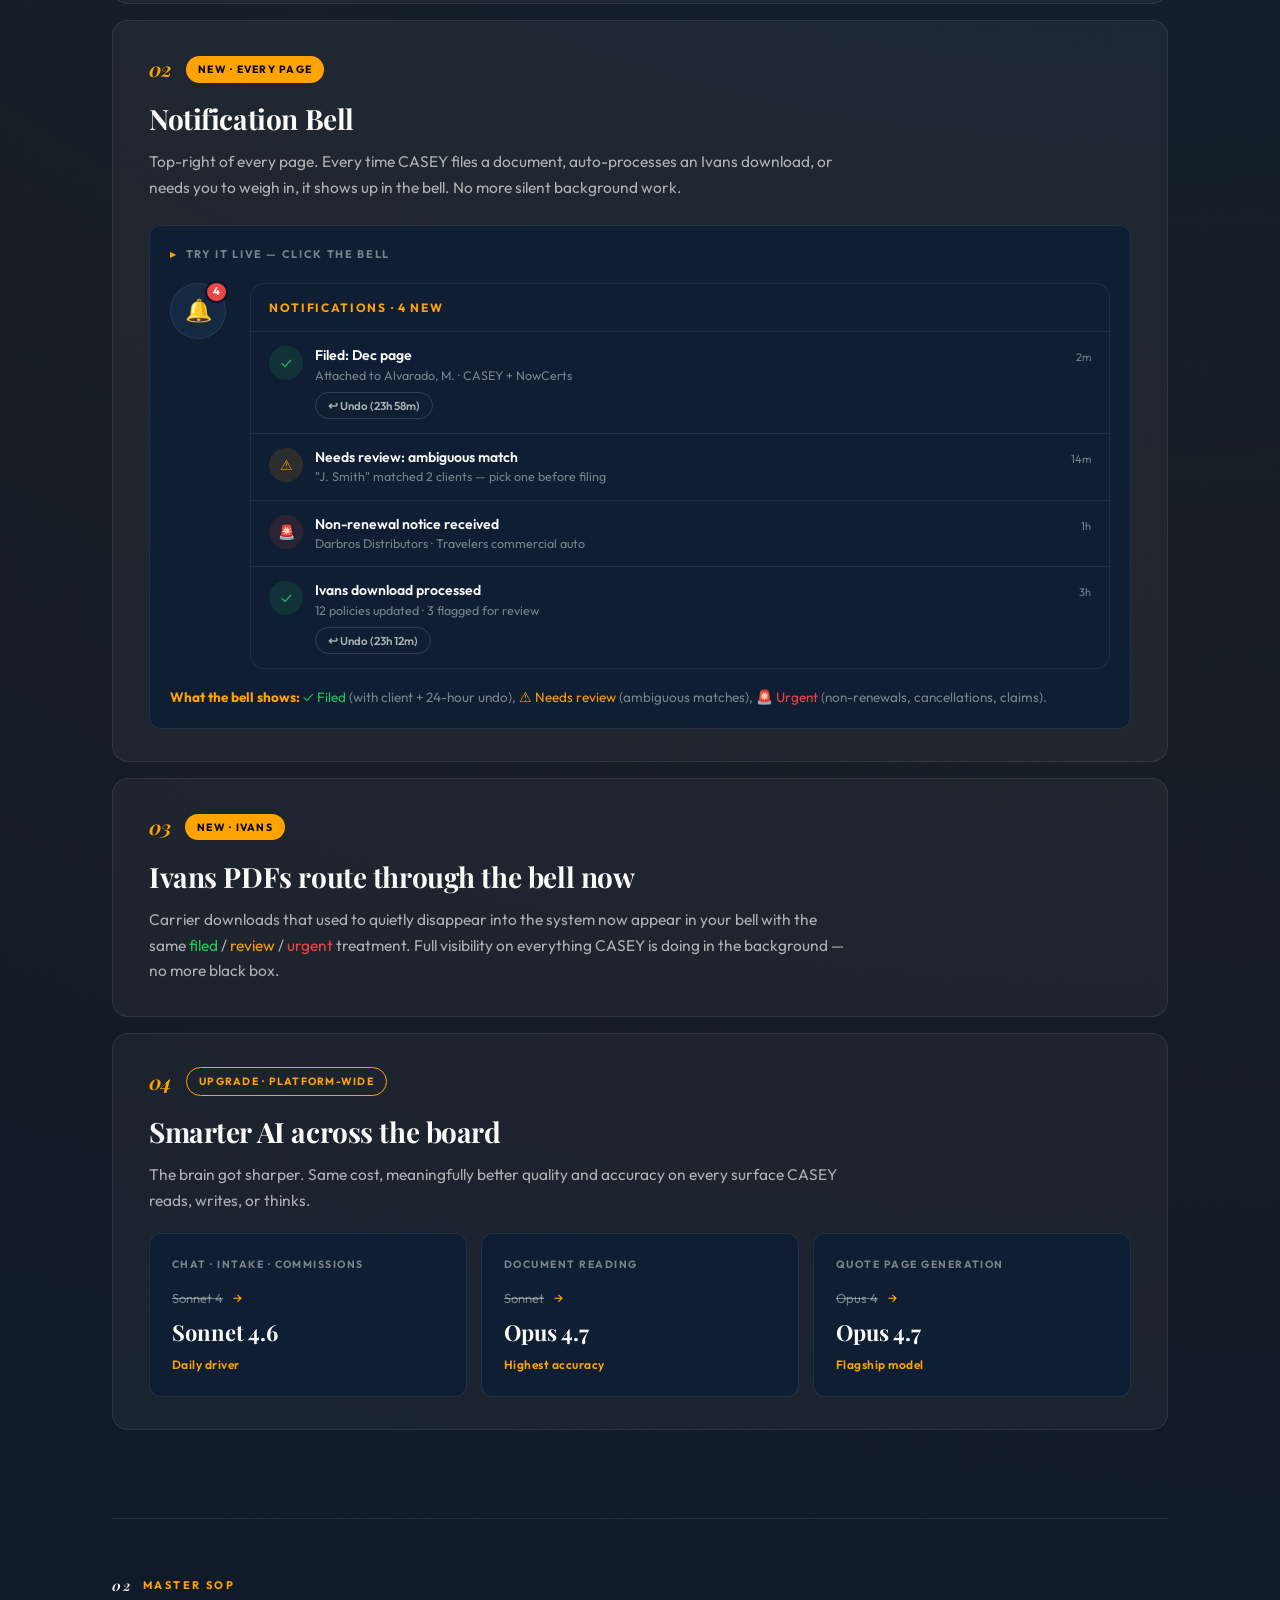
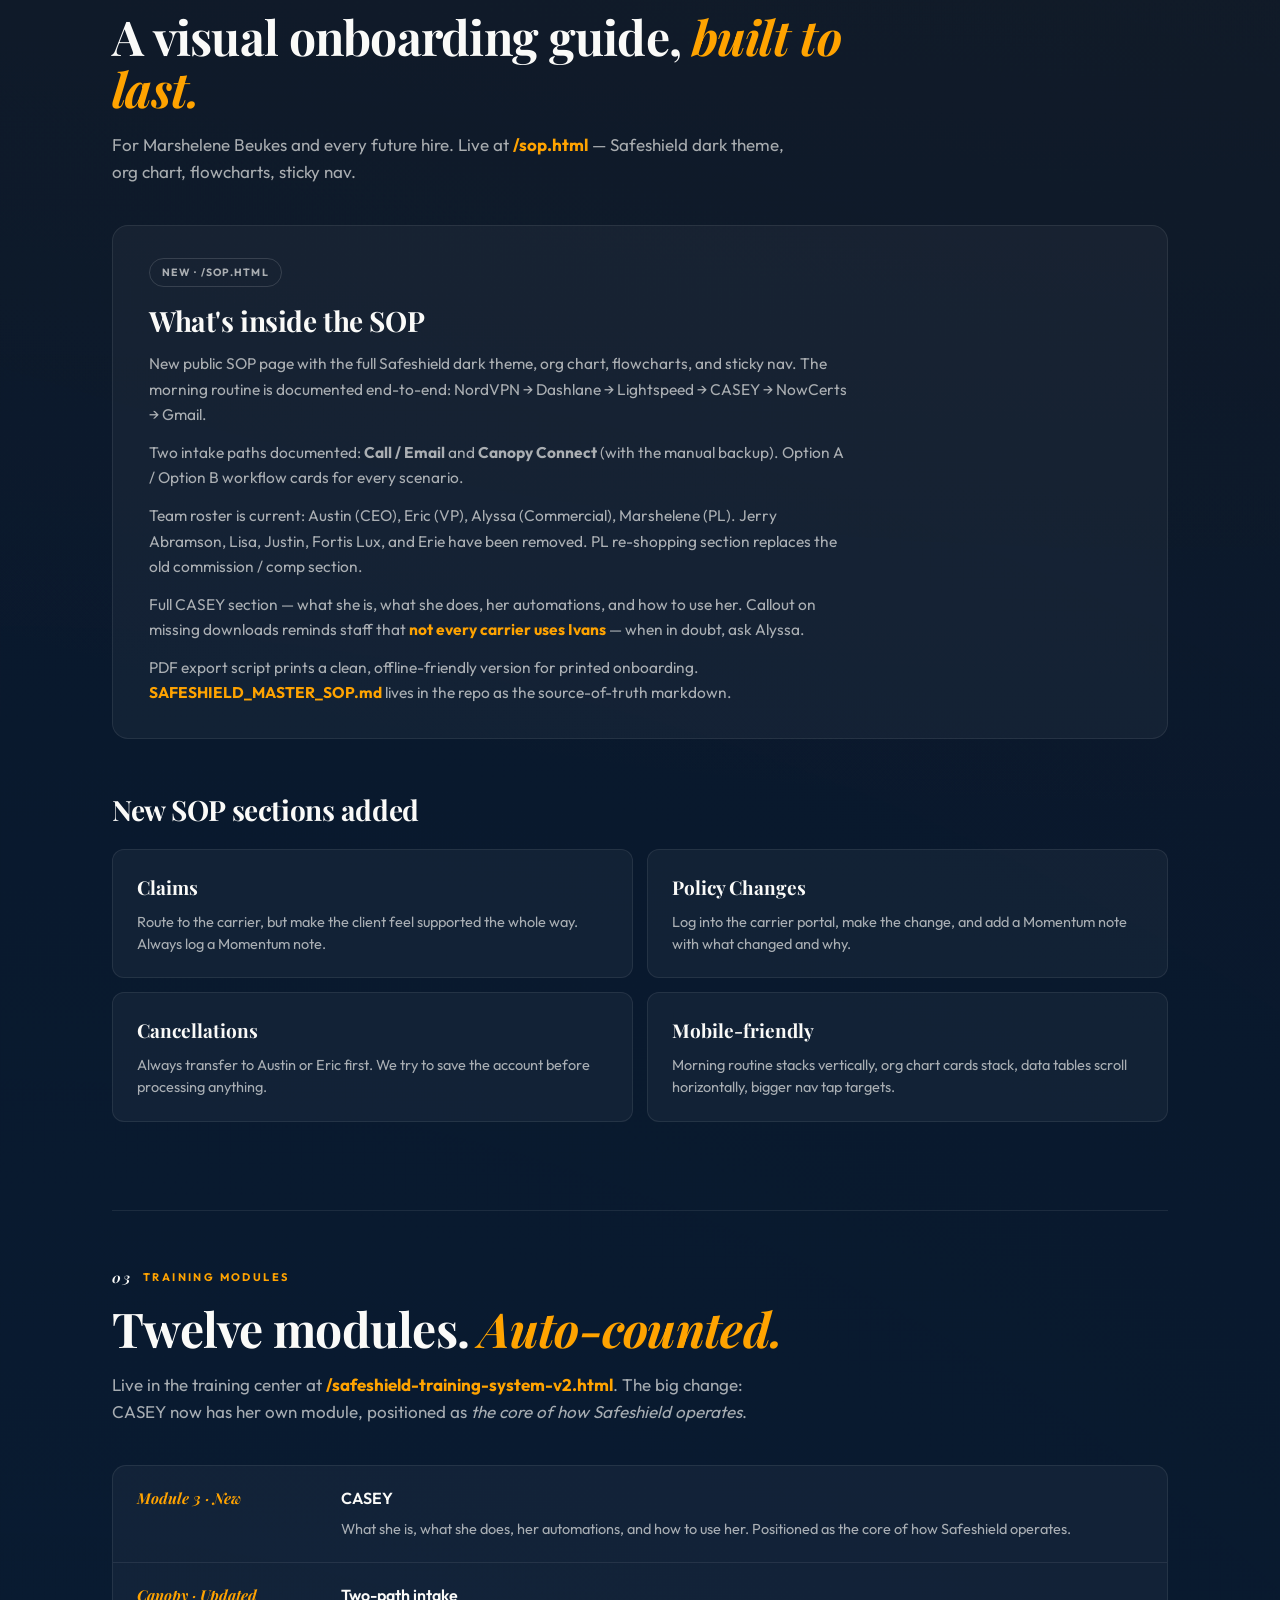
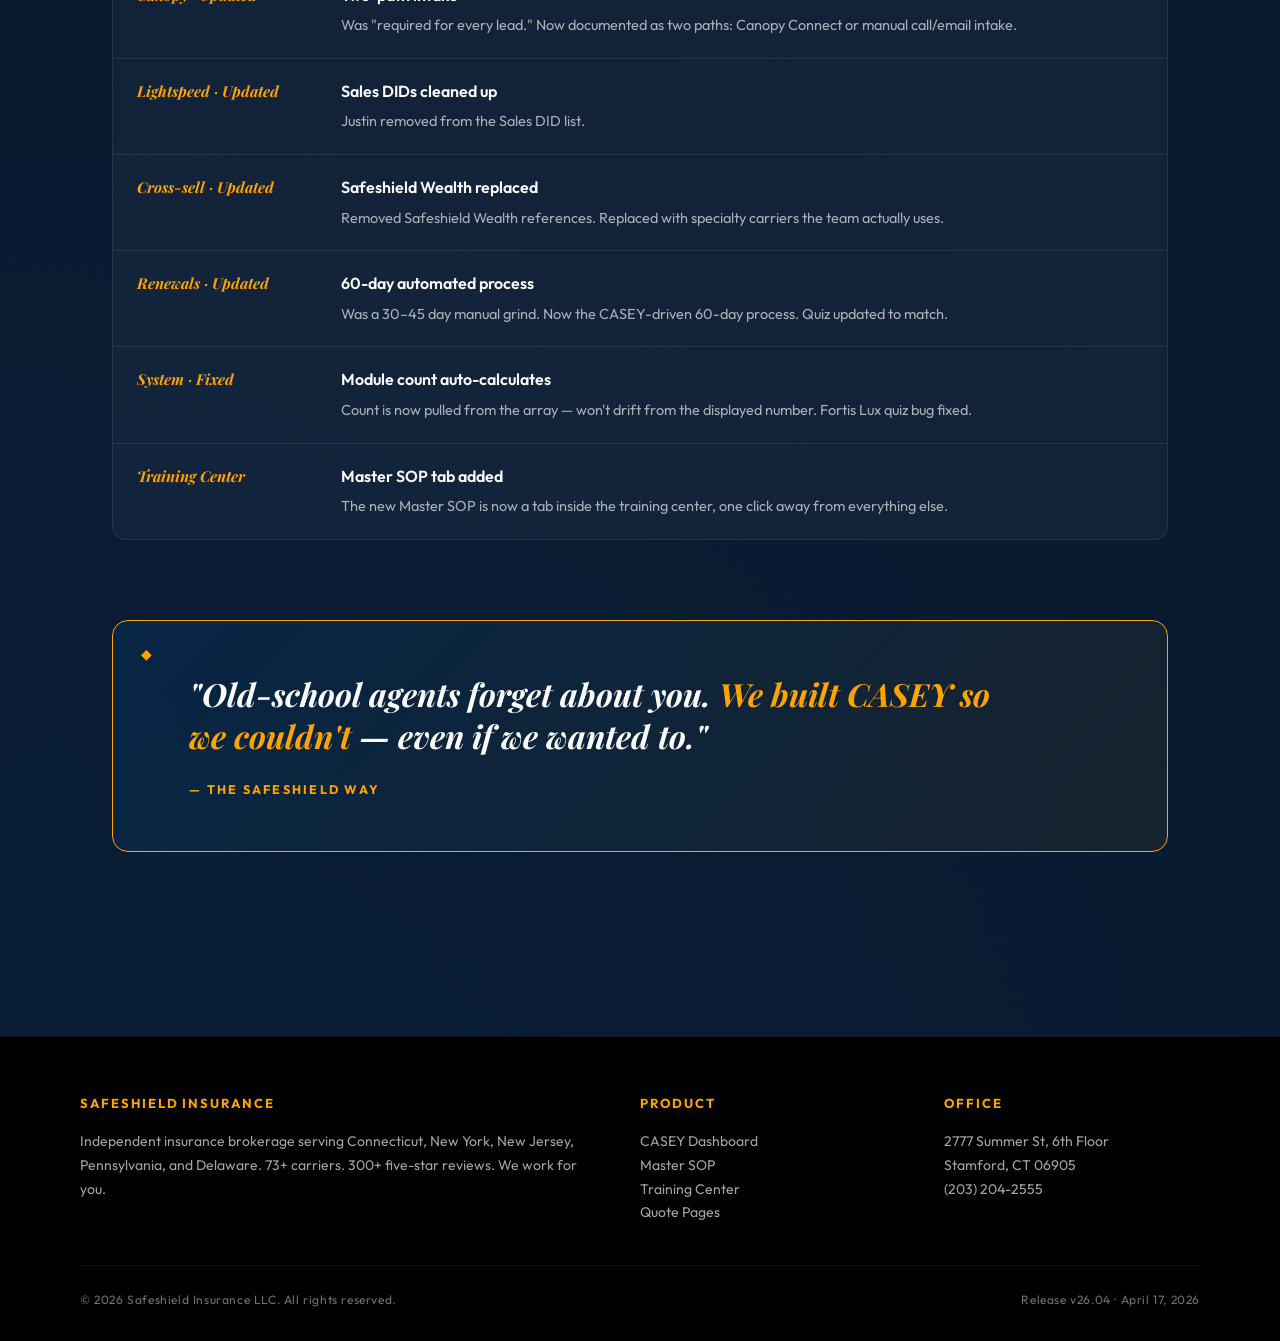
==== commit d9136815: "v26.04 release notes - drop zone, notification bell, SOP, training modules, AI upgrades" ====
--- a/index.html
+++ b/index.html
@@ -1,422 +1,1346 @@
 <!DOCTYPE html>
 <html lang="en">
 <head>
-<meta charset="UTF-8">
-<meta name="viewport" content="width=device-width, initial-scale=1.0">
-<title>CASEY Roadmap — Safeshield Insurance</title>
-<link href="https://fonts.googleapis.com/css2?family=Bebas+Neue&family=DM+Sans:ital,wght@0,400;0,500;0,700;1,400&display=swap" rel="stylesheet">
+<meta charset="UTF-8" />
+<meta name="viewport" content="width=device-width, initial-scale=1.0" />
+<title>CASEY Release — April 2026 · Safeshield Insurance</title>
+<link rel="preconnect" href="https://fonts.googleapis.com" />
+<link rel="preconnect" href="https://fonts.gstatic.com" crossorigin />
+<link href="https://fonts.googleapis.com/css2?family=Playfair+Display:ital,wght@0,700;0,900;1,700&family=Outfit:wght@300;400;500;600;700;800&display=swap" rel="stylesheet" />
 <style>
-*{margin:0;padding:0;box-sizing:border-box}
-:root{--navy:#0a1628;--mid:#0e1a30;--card:#111e38;--gold:#FFA300;--green:#00c97b;--blue:#3b8beb;--purple:#a855f7;--white:#f0f0f0;--grey:#708599;--text:rgba(240,240,240,.82);--road-fill:#15253f;--road-stroke:#1e3355}
-body{background:var(--navy);color:var(--white);font-family:'DM Sans',sans-serif;-webkit-font-smoothing:antialiased;overflow-x:hidden}
-
-/* ── HEADER ── */
-.hdr{text-align:center;padding:52px 24px 24px;position:relative;z-index:2}
-.hdr-brand{font-size:10px;letter-spacing:6px;text-transform:uppercase;color:var(--gold);font-weight:700;margin-bottom:18px}
-.hdr h1{font-family:'Bebas Neue',sans-serif;font-size:clamp(44px,11vw,88px);letter-spacing:8px;line-height:.88}
-.hdr h1 em{font-style:normal;-webkit-text-stroke:2px var(--gold);-webkit-text-fill-color:transparent}
-.hdr p{margin-top:10px;font-size:13px;color:var(--grey);max-width:380px;margin-left:auto;margin-right:auto;line-height:1.5}
-.legend{display:flex;gap:16px;justify-content:center;margin-top:22px;flex-wrap:wrap}
-.legend i{display:inline-block;width:10px;height:10px;border-radius:50%;margin-right:4px;vertical-align:middle}
-.legend span{font-size:10px;letter-spacing:1px;text-transform:uppercase;color:var(--grey)}
-.lg{background:var(--green);box-shadow:0 0 6px rgba(0,201,123,.5)}
-.lo{background:var(--gold);box-shadow:0 0 6px rgba(255,163,0,.5)}
-.lb{background:var(--blue);box-shadow:0 0 6px rgba(59,139,235,.5)}
-.lp{background:var(--purple);box-shadow:0 0 6px rgba(168,85,247,.5)}
-
-/* ── ROAD SECTION ── */
-.road-section{position:relative;max-width:960px;margin:32px auto 0;padding:0 16px}
-
-/* Each "row" is a stop with the road running through center */
-.stop-row{position:relative;display:grid;grid-template-columns:1fr 80px 1fr;align-items:center;min-height:180px;gap:0}
-/* The middle column is the road + node */
-.road-col{position:relative;display:flex;align-items:center;justify-content:center;z-index:2}
-
-/* Vertical road segments */
-.road-col::before{content:'';position:absolute;top:0;bottom:0;left:50%;width:52px;transform:translateX(-50%);background:var(--road-fill);border-left:3px solid var(--road-stroke);border-right:3px solid var(--road-stroke);z-index:0}
-/* Dashed center line */
-.road-col::after{content:'';position:absolute;top:0;bottom:0;left:50%;width:3px;transform:translateX(-50%);background:repeating-linear-gradient(to bottom,var(--gold) 0,var(--gold) 12px,transparent 12px,transparent 28px);opacity:.25;z-index:1}
-/* First row: round top of road */
-.stop-row:first-child .road-col::before{border-radius:26px 26px 0 0;top:40%}
-.stop-row:first-child .road-col::after{top:40%}
-/* Last row: round bottom */
-.stop-row:last-child .road-col::before{border-radius:0 0 26px 26px;bottom:20%}
-.stop-row:last-child .road-col::after{bottom:20%}
-
-/* Node circle */
-.node{width:56px;height:56px;border-radius:50%;display:flex;align-items:center;justify-content:center;font-size:24px;position:relative;z-index:3;border:3px solid;cursor:pointer;transition:transform .2s,box-shadow .2s}
-.node:hover{transform:scale(1.12)}
-.node.green{background:rgba(0,201,123,.1);border-color:var(--green);box-shadow:0 0 16px rgba(0,201,123,.25)}
-.node.green:hover{box-shadow:0 0 28px rgba(0,201,123,.5)}
-.node.gold{background:rgba(255,163,0,.1);border-color:var(--gold);box-shadow:0 0 16px rgba(255,163,0,.2)}
-.node.gold:hover{box-shadow:0 0 28px rgba(255,163,0,.45)}
-.node.blue{background:rgba(59,139,235,.1);border-color:var(--blue);box-shadow:0 0 16px rgba(59,139,235,.2)}
-.node.blue:hover{box-shadow:0 0 28px rgba(59,139,235,.45)}
-.node.purple{background:rgba(168,85,247,.1);border-color:var(--purple);box-shadow:0 0 16px rgba(168,85,247,.2)}
-.node.purple:hover{box-shadow:0 0 28px rgba(168,85,247,.45)}
-/* Pulse for shipped */
-.node.green::after{content:'';position:absolute;inset:-6px;border-radius:50%;border:2px solid var(--green);animation:ndPulse 2.5s infinite}
-@keyframes ndPulse{0%{transform:scale(1);opacity:.5}100%{transform:scale(1.45);opacity:0}}
-
-/* Content card (left or right) */
-.info-card{background:var(--card);border:1px solid rgba(255,255,255,.06);border-radius:14px;padding:22px 20px;position:relative;transition:border-color .3s}
-.info-card:hover{border-color:rgba(255,255,255,.12)}
-.info-card.left{text-align:right}
-.info-card.right{text-align:left}
-
-/* Connector line from card to node */
-.info-card.left::after{content:'';position:absolute;top:50%;right:-14px;width:14px;height:2px}
-.info-card.right::before{content:'';position:absolute;top:50%;left:-14px;width:14px;height:2px}
-.info-card.left.green::after,.info-card.right.green::before{background:var(--green);opacity:.3}
-.info-card.left.gold::after,.info-card.right.gold::before{background:var(--gold);opacity:.3}
-.info-card.left.blue::after,.info-card.right.blue::before{background:var(--blue);opacity:.3}
-.info-card.left.purple::after,.info-card.right.purple::before{background:var(--purple);opacity:.3}
-
-.info-card .badge{display:inline-block;font-size:9px;letter-spacing:1.5px;text-transform:uppercase;font-weight:700;padding:3px 10px;border-radius:4px;margin-bottom:8px}
-.badge.green{background:rgba(0,201,123,.12);color:var(--green)}
-.badge.gold{background:rgba(255,163,0,.1);color:var(--gold)}
-.badge.blue{background:rgba(59,139,235,.1);color:var(--blue)}
-.badge.purple{background:rgba(168,85,247,.1);color:var(--purple)}
-
-.info-card h3{font-family:'Bebas Neue',sans-serif;font-size:22px;letter-spacing:2px;margin-bottom:6px}
-.info-card.green h3{color:var(--green)}
-.info-card.gold h3{color:var(--gold)}
-.info-card.blue h3{color:var(--blue)}
-.info-card.purple h3{color:var(--purple)}
-.info-card p{font-size:13px;color:var(--text);line-height:1.65}
-.sim-btn{display:inline-flex;align-items:center;gap:5px;margin-top:12px;font-size:11px;letter-spacing:1px;text-transform:uppercase;font-weight:700;cursor:pointer;padding:6px 14px;border-radius:6px;border:1px solid;transition:all .2s}
-.sim-btn.green{color:var(--green);border-color:rgba(0,201,123,.25)}.sim-btn.green:hover{background:rgba(0,201,123,.12)}
-.sim-btn.gold{color:var(--gold);border-color:rgba(255,163,0,.2)}.sim-btn.gold:hover{background:rgba(255,163,0,.1)}
-.sim-btn.blue{color:var(--blue);border-color:rgba(59,139,235,.2)}.sim-btn.blue:hover{background:rgba(59,139,235,.1)}
-.sim-btn.purple{color:var(--purple);border-color:rgba(168,85,247,.2)}.sim-btn.purple:hover{background:rgba(168,85,247,.1)}
-
-/* Empty spacer for alternating layout */
-.spacer{}
-
-/* Phase dividers on the road */
-.phase-div{position:relative;display:grid;grid-template-columns:1fr 80px 1fr;min-height:60px}
-.phase-div .road-col::before{content:'';position:absolute;top:0;bottom:0;left:50%;width:52px;transform:translateX(-50%);background:var(--road-fill);border-left:3px solid var(--road-stroke);border-right:3px solid var(--road-stroke)}
-.phase-div .road-col::after{content:'';position:absolute;top:0;bottom:0;left:50%;width:3px;transform:translateX(-50%);background:repeating-linear-gradient(to bottom,var(--gold) 0,var(--gold) 12px,transparent 12px,transparent 28px);opacity:.25}
-.phase-tag{position:absolute;left:50%;top:50%;transform:translate(-50%,-50%);z-index:4;font-family:'Bebas Neue',sans-serif;font-size:13px;letter-spacing:4px;padding:4px 18px;border-radius:20px;white-space:nowrap}
-.phase-tag.green{background:rgba(0,201,123,.12);color:var(--green);border:1px solid rgba(0,201,123,.2)}
-.phase-tag.gold{background:rgba(255,163,0,.1);color:var(--gold);border:1px solid rgba(255,163,0,.2)}
-.phase-tag.blue{background:rgba(59,139,235,.1);color:var(--blue);border:1px solid rgba(59,139,235,.2)}
-.phase-tag.purple{background:rgba(168,85,247,.1);color:var(--purple);border:1px solid rgba(168,85,247,.2)}
-
-/* START / FINISH */
-.start-marker{text-align:center;padding:0 0 10px;position:relative;z-index:3}
-.start-marker span{font-family:'Bebas Neue',sans-serif;font-size:14px;letter-spacing:5px;color:var(--green)}
-.end-marker{text-align:center;padding:30px 0 0;position:relative;z-index:3}
-.end-marker span{font-family:'Bebas Neue',sans-serif;font-size:16px;letter-spacing:6px;color:var(--gold)}
-
-/* ── MODAL ── */
-.mo{position:fixed;top:0;left:0;width:100%;height:100%;background:rgba(5,10,20,.88);z-index:200;opacity:0;pointer-events:none;transition:opacity .25s;display:flex;align-items:center;justify-content:center;padding:16px;backdrop-filter:blur(10px)}
-.mo.open{opacity:1;pointer-events:all}
-.md{background:var(--mid);border:1px solid rgba(255,255,255,.08);border-radius:16px;max-width:620px;width:100%;max-height:82vh;overflow-y:auto;transform:translateY(14px) scale(.97);transition:transform .25s}
-.mo.open .md{transform:translateY(0) scale(1)}
-.md-top{padding:22px 22px 16px;border-bottom:1px solid rgba(255,255,255,.06);display:flex;gap:12px;align-items:flex-start}
-.md-ico{width:42px;height:42px;border-radius:10px;display:flex;align-items:center;justify-content:center;font-size:20px;flex-shrink:0}
-.md-ico.green{background:rgba(0,201,123,.12)}.md-ico.gold{background:rgba(255,163,0,.1)}.md-ico.blue{background:rgba(59,139,235,.1)}.md-ico.purple{background:rgba(168,85,247,.1)}
-.md-t{font-family:'Bebas Neue',sans-serif;font-size:22px;letter-spacing:2px}
-.md-d{font-size:12px;color:var(--grey);line-height:1.5;margin-top:2px}
-.md-x{position:absolute;top:16px;right:16px;width:30px;height:30px;border-radius:50%;border:1px solid rgba(255,255,255,.1);background:transparent;color:var(--grey);font-size:15px;cursor:pointer;display:flex;align-items:center;justify-content:center;transition:all .2s}
-.md-x:hover{background:rgba(255,255,255,.08);color:var(--white)}
-.sim-wrap{padding:18px 22px 22px}
-.sim-tag{font-family:'Bebas Neue',sans-serif;font-size:11px;letter-spacing:3px;color:var(--grey);margin-bottom:12px}
-.sim-box{background:var(--navy);border:1px solid rgba(255,255,255,.06);border-radius:10px;overflow:hidden}
-.sim-bar{height:26px;background:rgba(255,255,255,.03);display:flex;align-items:center;padding:0 10px;gap:4px;border-bottom:1px solid rgba(255,255,255,.04)}
-.sim-bd{width:6px;height:6px;border-radius:50%;background:rgba(255,255,255,.12)}
-.sim-u{font-size:9px;color:var(--grey);margin-left:6px}
-.sim-inner{padding:16px;min-height:200px;font-size:12.5px;line-height:1.65;color:var(--text)}
-
-/* Chat bubbles */
-.cb{max-width:88%;padding:9px 13px;border-radius:10px;font-size:12px;line-height:1.55;opacity:0;transform:translateY(6px);animation:fi .35s ease forwards;margin-bottom:9px}
-.cb.u{margin-left:auto;background:rgba(0,75,137,.25);border:1px solid rgba(59,139,235,.15);border-radius:10px 10px 3px 10px}
-.cb.a{background:rgba(255,163,0,.07);border:1px solid rgba(255,163,0,.1);border-radius:10px 10px 10px 3px}
-.cb.s{margin:0 auto 9px;background:rgba(0,201,123,.08);border:1px solid rgba(0,201,123,.12);border-radius:6px;font-size:10px;text-align:center;color:var(--green);padding:6px 12px;max-width:92%}
-@keyframes fi{to{opacity:1;transform:translateY(0)}}
-.cb:nth-child(1){animation-delay:.05s}.cb:nth-child(2){animation-delay:.45s}.cb:nth-child(3){animation-delay:.85s}.cb:nth-child(4){animation-delay:1.25s}.cb:nth-child(5){animation-delay:1.65s}.cb:nth-child(6){animation-delay:2.05s}.cb:nth-child(7){animation-delay:2.45s}
-
-/* Grids */
-.g2{display:grid;grid-template-columns:1fr 1fr;gap:8px}
-.gc{background:rgba(255,255,255,.03);border:1px solid rgba(255,255,255,.05);border-radius:8px;padding:11px;opacity:0;animation:fi .35s ease forwards}
-.gc:nth-child(1){animation-delay:.25s}.gc:nth-child(2){animation-delay:.45s}.gc:nth-child(3){animation-delay:.65s}.gc:nth-child(4){animation-delay:.85s}
-.gc h4{font-family:'Bebas Neue',sans-serif;font-size:12px;letter-spacing:1.5px;margin-bottom:5px}
-.gc.old{border-color:rgba(255,100,100,.12)}.gc.old h4{color:#ff6b6b}
-.gc.new{border-color:rgba(0,201,123,.12)}.gc.new h4{color:var(--green)}
-.gr{display:flex;justify-content:space-between;font-size:10px;padding:2px 0;border-bottom:1px solid rgba(255,255,255,.03)}.gr span:first-child{color:var(--grey)}
-.ghl{text-align:center;margin-top:8px;padding:7px;background:rgba(0,201,123,.07);border:1px solid rgba(0,201,123,.12);border-radius:6px;font-size:10px;color:var(--green);opacity:0;animation:fi .35s ease forwards;animation-delay:.8s}
-
-/* Auto rows */
-.aw{display:flex;align-items:center;gap:9px;padding:8px 11px;background:rgba(255,255,255,.02);border:1px solid rgba(255,255,255,.04);border-radius:8px;margin-bottom:6px;opacity:0;animation:fi .35s ease forwards}
-.aw:nth-child(2){animation-delay:.25s}.aw:nth-child(3){animation-delay:.5s}.aw:nth-child(4){animation-delay:.75s}.aw:nth-child(5){animation-delay:1s}
-.aw-i{font-size:15px;width:30px;height:30px;border-radius:6px;display:flex;align-items:center;justify-content:center;flex-shrink:0}
-.aw-t{flex:1}.aw-t b{display:block;font-size:11px;color:var(--white)}.aw-t span{font-size:9.5px;color:var(--grey)}
-.bx{font-size:8px;letter-spacing:1px;text-transform:uppercase;padding:2px 6px;border-radius:3px;font-weight:700;flex-shrink:0}
-
-/* Stats */
-.ssg{display:grid;grid-template-columns:1fr 1fr;gap:7px;margin-bottom:10px}
-.ss{background:rgba(255,255,255,.03);border:1px solid rgba(255,255,255,.05);border-radius:8px;padding:10px;text-align:center;opacity:0;animation:fi .35s ease forwards}
-.ss:nth-child(1){animation-delay:.15s}.ss:nth-child(2){animation-delay:.3s}.ss:nth-child(3){animation-delay:.45s}.ss:nth-child(4){animation-delay:.6s}
-.ss label{font-size:8px;text-transform:uppercase;letter-spacing:1px;color:var(--grey);display:block;margin-bottom:2px}
-.ss .n{font-family:'Bebas Neue',sans-serif;font-size:24px}
-.wf{margin-top:8px;background:rgba(255,163,0,.05);border:1px solid rgba(255,163,0,.1);border-radius:8px;padding:11px;opacity:0;animation:fi .4s ease forwards;animation-delay:1s}
-.wf h4{font-family:'Bebas Neue',sans-serif;font-size:11px;letter-spacing:2px;color:var(--gold);margin-bottom:3px}
-.wf p{font-size:11px;color:var(--text);line-height:1.5}
-
-/* Future items */
-.fx{display:flex;gap:9px;align-items:flex-start;padding:9px;background:rgba(255,255,255,.02);border:1px solid rgba(255,255,255,.04);border-radius:8px;margin-bottom:6px;opacity:0;animation:fi .35s ease forwards}
-.fx:nth-child(1){animation-delay:.15s}.fx:nth-child(2){animation-delay:.4s}.fx:nth-child(3){animation-delay:.65s}
-.fx-i{font-size:16px;width:30px;height:30px;border-radius:6px;display:flex;align-items:center;justify-content:center;flex-shrink:0;background:rgba(168,85,247,.08)}
-.fx b{display:block;font-size:11.5px;color:var(--white);margin-bottom:1px}
-.fx span{font-size:10px;color:var(--grey);line-height:1.5}
-
-/* ── CTA ── */
-.cta{text-align:center;padding:40px 24px 70px;position:relative;z-index:2}
-.cta-in{max-width:480px;margin:0 auto;border:1px solid rgba(255,255,255,.06);border-radius:16px;padding:32px 24px;background:var(--card)}
-.cta-in h3{font-family:'Bebas Neue',sans-serif;font-size:22px;letter-spacing:4px;color:var(--gold);margin-bottom:6px}
-.cta-in p{font-size:12px;color:var(--grey);line-height:1.6;margin-bottom:16px}
-.mn{font-family:'Bebas Neue',sans-serif;font-size:14px;letter-spacing:5px;color:var(--white);display:inline-block;padding:10px 24px;border:2px solid var(--gold);border-radius:100px;cursor:pointer;transition:all .3s}
-.mn:hover{background:var(--gold);color:var(--navy)}
-footer{text-align:center;padding:22px;border-top:1px solid rgba(255,255,255,.04)}
-footer .fb{font-family:'Bebas Neue',sans-serif;font-size:11px;letter-spacing:5px}
-.fg{color:var(--gold)}.fw{color:var(--white)}
-footer .ft{color:var(--grey);font-size:9px;margin-top:2px;font-style:italic}
-
-@media(max-width:640px){
-  .stop-row{grid-template-columns:1fr 60px 1fr;min-height:160px}
-  .road-col::before{width:40px}
-  .node{width:44px;height:44px;font-size:20px}
-  .node.green::after{inset:-5px}
-  .info-card{padding:16px 14px}
-  .info-card h3{font-size:18px}
-  .info-card p{font-size:11.5px}
-  .g2{grid-template-columns:1fr}
-}
+  :root {
+    --bg:           #0a1628;
+    --bg-2:         #0f1e33;
+    --bg-elevated:  #152942;
+    --bg-card:      rgba(255,255,255,0.04);
+    --border:       rgba(255,255,255,0.08);
+    --border-lg:    rgba(255,255,255,0.14);
+    --text:         #FAFAF8;
+    --text-dim:     rgba(250,250,248,0.65);
+    --text-faint:   rgba(250,250,248,0.45);
+    --gold:         #FFA300;
+    --gold-soft:    rgba(255,163,0,0.12);
+    --gold-glow:    rgba(255,163,0,0.25);
+    --navy:         #004B89;
+    --green:        #22c55e;
+    --green-soft:   rgba(34,197,94,0.12);
+    --red:          #ef4444;
+    --red-soft:     rgba(239,68,68,0.12);
+    --amber:        #f59e0b;
+    --amber-soft:   rgba(245,158,11,0.12);
+  }
+
+  * { box-sizing: border-box; margin: 0; padding: 0; }
+
+  html, body {
+    background: var(--bg);
+    color: var(--text);
+    font-family: 'Outfit', -apple-system, BlinkMacSystemFont, sans-serif;
+    font-size: 16px;
+    line-height: 1.6;
+    font-weight: 400;
+    -webkit-font-smoothing: antialiased;
+  }
+
+  body {
+    background:
+      radial-gradient(circle at 90% 0%, rgba(0,75,137,0.22) 0%, rgba(255,163,0,0.06) 35%, transparent 65%),
+      radial-gradient(circle at 0% 100%, rgba(0,75,137,0.15), transparent 55%),
+      var(--bg);
+    min-height: 100vh;
+    overflow-x: hidden;
+  }
+
+  h1, h2, h3, h4 { font-family: 'Playfair Display', Georgia, serif; }
+
+  /* TOP BAR (matches gosafeshield.com) */
+  .topbar {
+    background: #000;
+    color: var(--text);
+    padding: 10px 24px;
+    font-size: 13px;
+    display: flex;
+    justify-content: space-between;
+    align-items: center;
+  }
+  .topbar a { color: var(--text); text-decoration: none; margin-left: 18px; }
+  .topbar a:hover { color: var(--gold); }
+
+  /* NAV */
+  .nav {
+    background: rgba(10,22,40,0.85);
+    backdrop-filter: blur(12px);
+    -webkit-backdrop-filter: blur(12px);
+    border-bottom: 1px solid var(--border);
+    padding: 18px 32px;
+    display: flex;
+    justify-content: space-between;
+    align-items: center;
+    position: sticky;
+    top: 0;
+    z-index: 100;
+  }
+  .wordmark {
+    font-weight: 800;
+    font-size: 15px;
+    letter-spacing: 0.18em;
+    color: var(--text);
+    text-decoration: none;
+  }
+  .nav-links {
+    display: flex;
+    gap: 28px;
+    align-items: center;
+    font-size: 14.5px;
+    font-weight: 500;
+  }
+  .nav-links a { color: var(--text-dim); text-decoration: none; transition: color .2s; }
+  .nav-links a:hover { color: var(--gold); }
+  .nav-pill {
+    background: var(--gold);
+    color: #000 !important;
+    padding: 10px 22px;
+    border-radius: 100px;
+    font-weight: 700;
+    font-size: 13.5px;
+    transition: all .2s;
+  }
+  .nav-pill:hover { background: #ffb938; transform: translateY(-1px); }
+
+  .wrap { max-width: 1120px; margin: 0 auto; padding: 56px 32px 80px; }
+
+  /* HERO */
+  .hero-eyebrow {
+    font-size: 11px;
+    font-weight: 700;
+    letter-spacing: 0.28em;
+    text-transform: uppercase;
+    color: var(--gold);
+    margin-bottom: 24px;
+    display: inline-flex;
+    align-items: center;
+    gap: 12px;
+  }
+  .hero-eyebrow::before,
+  .hero-eyebrow::after { content: "◆"; font-size: 9px; opacity: 0.75; }
+
+  h1 {
+    font-weight: 700;
+    font-size: clamp(46px, 6.8vw, 78px);
+    line-height: 1.02;
+    letter-spacing: -0.02em;
+    margin-bottom: 22px;
+    max-width: 960px;
+  }
+  h1 em { font-style: italic; color: var(--gold); font-weight: 700; }
+
+  .hero-lede {
+    font-size: 19px;
+    line-height: 1.55;
+    color: var(--text-dim);
+    max-width: 680px;
+    margin-bottom: 36px;
+  }
+
+  .hero-meta {
+    display: flex;
+    flex-wrap: wrap;
+    gap: 28px;
+    padding-top: 24px;
+    border-top: 1px solid var(--border);
+    font-size: 12.5px;
+    color: var(--text-faint);
+    font-weight: 500;
+    letter-spacing: 0.06em;
+    text-transform: uppercase;
+  }
+  .hero-meta strong { color: var(--text); font-weight: 700; margin-left: 8px; }
+  .status-live {
+    color: var(--green) !important;
+    font-weight: 700 !important;
+    display: inline-flex;
+    align-items: center;
+    gap: 6px;
+  }
+  .status-live::before {
+    content: "";
+    width: 8px; height: 8px;
+    background: var(--green);
+    border-radius: 50%;
+    box-shadow: 0 0 10px var(--green);
+    animation: pulse 1.8s ease-in-out infinite;
+  }
+  @keyframes pulse {
+    0%, 100% { opacity: 1; }
+    50% { opacity: 0.4; }
+  }
+
+  /* SECTION */
+  .section { margin-top: 88px; padding-top: 56px; border-top: 1px solid var(--border); }
+  .section-eyebrow {
+    font-size: 11px;
+    font-weight: 700;
+    letter-spacing: 0.22em;
+    text-transform: uppercase;
+    color: var(--gold);
+    margin-bottom: 14px;
+    display: flex;
+    align-items: center;
+    gap: 10px;
+  }
+  .section-eyebrow .num {
+    font-family: 'Playfair Display', serif;
+    color: var(--text);
+    font-size: 14px;
+    font-style: italic;
+    font-weight: 700;
+  }
+  h2 {
+    font-weight: 700;
+    font-size: clamp(32px, 4.4vw, 48px);
+    line-height: 1.08;
+    letter-spacing: -0.015em;
+    margin-bottom: 16px;
+    max-width: 800px;
+  }
+  h2 em { font-style: italic; color: var(--gold); font-weight: 700; }
+  .section-intro {
+    font-size: 17px;
+    color: var(--text-dim);
+    line-height: 1.6;
+    max-width: 680px;
+    margin-bottom: 40px;
+  }
+
+  /* FEATURE CARDS */
+  .feature-grid {
+    display: grid;
+    grid-template-columns: 1fr;
+    gap: 16px;
+  }
+  .feature {
+    background: var(--bg-card);
+    border: 1px solid var(--border);
+    border-radius: 16px;
+    padding: 32px 36px;
+    transition: border-color .3s, transform .3s;
+  }
+  .feature:hover { border-color: var(--border-lg); }
+  .feature-head {
+    display: flex;
+    align-items: center;
+    gap: 14px;
+    margin-bottom: 18px;
+    flex-wrap: wrap;
+  }
+  .pill {
+    display: inline-block;
+    font-size: 10.5px;
+    font-weight: 700;
+    letter-spacing: 0.12em;
+    text-transform: uppercase;
+    padding: 5px 12px;
+    border-radius: 100px;
+  }
+  .pill-new   { background: var(--gold); color: #000; }
+  .pill-up    { background: transparent; border: 1px solid var(--gold); color: var(--gold); }
+  .pill-ghost { background: transparent; border: 1px solid var(--border-lg); color: var(--text-dim); }
+  .feature-num {
+    font-family: 'Playfair Display', serif;
+    color: var(--gold);
+    font-size: 20px;
+    font-style: italic;
+    font-weight: 700;
+  }
+  .feature h3 {
+    font-weight: 700;
+    font-size: 28px;
+    line-height: 1.15;
+    letter-spacing: -0.015em;
+    margin-bottom: 14px;
+  }
+  .feature p {
+    color: var(--text-dim);
+    font-size: 15.5px;
+    line-height: 1.65;
+    margin-bottom: 12px;
+    max-width: 700px;
+  }
+  .feature p:last-child { margin-bottom: 0; }
+
+  /* ════════ INTERACTIVE: DROP ZONE DEMO ════════ */
+  .demo-box {
+    margin-top: 24px;
+    background: var(--bg-2);
+    border: 1px solid var(--border);
+    border-radius: 12px;
+    padding: 20px;
+  }
+  .demo-label {
+    font-size: 11px;
+    font-weight: 700;
+    letter-spacing: 0.15em;
+    text-transform: uppercase;
+    color: var(--text-faint);
+    margin-bottom: 14px;
+    display: flex;
+    align-items: center;
+    gap: 8px;
+  }
+  .demo-label::before {
+    content: "▸";
+    color: var(--gold);
+  }
+
+  .dropzone {
+    border: 2px dashed var(--border-lg);
+    border-radius: 14px;
+    padding: 40px 20px;
+    text-align: center;
+    transition: all .25s;
+    cursor: pointer;
+    background: rgba(255,255,255,0.015);
+  }
+  .dropzone:hover,
+  .dropzone.drag {
+    border-color: var(--gold);
+    background: var(--gold-soft);
+  }
+  .dropzone .icon-pdf {
+    width: 54px; height: 54px;
+    margin: 0 auto 14px;
+    background: var(--gold-soft);
+    border: 1px solid var(--gold);
+    border-radius: 12px;
+    display: flex;
+    align-items: center;
+    justify-content: center;
+    font-size: 22px;
+  }
+  .dropzone .dz-title {
+    font-weight: 600;
+    font-size: 16px;
+    color: var(--text);
+    margin-bottom: 4px;
+  }
+  .dropzone .dz-sub {
+    font-size: 13.5px;
+    color: var(--text-faint);
+  }
+  .dropzone .dz-sample {
+    margin-top: 14px;
+    display: inline-block;
+    background: var(--bg-elevated);
+    border: 1px solid var(--border);
+    padding: 8px 16px;
+    border-radius: 100px;
+    font-size: 12.5px;
+    color: var(--gold);
+    font-weight: 600;
+    cursor: pointer;
+    transition: all .2s;
+  }
+  .dropzone .dz-sample:hover { background: var(--gold-soft); }
+
+  .dz-progress {
+    display: none;
+    margin-top: 18px;
+  }
+  .dz-progress.active { display: block; }
+
+  .dz-step {
+    display: grid;
+    grid-template-columns: 28px 1fr auto;
+    gap: 12px;
+    align-items: center;
+    padding: 12px 0;
+    border-bottom: 1px solid var(--border);
+    opacity: 0.35;
+    transition: opacity .3s;
+  }
+  .dz-step:last-child { border-bottom: none; }
+  .dz-step.active { opacity: 1; }
+  .dz-step.done { opacity: 1; }
+  .dz-step .step-icon {
+    width: 28px; height: 28px;
+    background: var(--bg-elevated);
+    border: 1px solid var(--border);
+    border-radius: 50%;
+    display: flex;
+    align-items: center;
+    justify-content: center;
+    font-size: 12px;
+    color: var(--text-faint);
+  }
+  .dz-step.active .step-icon {
+    border-color: var(--gold);
+    color: var(--gold);
+    animation: spin 1s linear infinite;
+  }
+  .dz-step.done .step-icon {
+    background: var(--green-soft);
+    border-color: var(--green);
+    color: var(--green);
+  }
+  @keyframes spin { to { transform: rotate(360deg); } }
+
+  .dz-step-title {
+    font-weight: 600;
+    font-size: 14.5px;
+  }
+  .dz-step-sub {
+    font-size: 12.5px;
+    color: var(--text-faint);
+    margin-top: 2px;
+  }
+
+  .dz-result {
+    display: none;
+    margin-top: 16px;
+    padding: 16px;
+    background: var(--green-soft);
+    border: 1px solid rgba(34,197,94,0.3);
+    border-radius: 10px;
+  }
+  .dz-result.active { display: block; }
+  .dz-result strong { color: var(--green); }
+  .dz-result .chips {
+    margin-top: 10px;
+    display: flex;
+    gap: 8px;
+    flex-wrap: wrap;
+  }
+  .dz-chip {
+    background: var(--bg-elevated);
+    border: 1px solid var(--border);
+    padding: 5px 11px;
+    border-radius: 100px;
+    font-size: 12px;
+    color: var(--text-dim);
+    display: inline-flex;
+    align-items: center;
+    gap: 6px;
+  }
+  .dz-chip strong { color: var(--gold); font-weight: 600; }
+  .dz-reset {
+    margin-top: 14px;
+    background: transparent;
+    border: 1px solid var(--border-lg);
+    color: var(--text-dim);
+    padding: 8px 18px;
+    border-radius: 100px;
+    font-family: inherit;
+    font-size: 12.5px;
+    font-weight: 600;
+    cursor: pointer;
+    transition: all .2s;
+  }
+  .dz-reset:hover { border-color: var(--gold); color: var(--gold); }
+
+  /* ════════ INTERACTIVE: NOTIFICATION BELL ════════ */
+  .bell-demo {
+    display: grid;
+    grid-template-columns: auto 1fr;
+    gap: 24px;
+    align-items: start;
+    margin-top: 20px;
+  }
+
+  .bell-wrap {
+    position: relative;
+    width: 56px;
+    height: 56px;
+  }
+  .bell-btn {
+    width: 56px;
+    height: 56px;
+    border-radius: 50%;
+    background: var(--bg-elevated);
+    border: 1px solid var(--border);
+    font-size: 22px;
+    cursor: pointer;
+    transition: all .25s;
+    display: flex;
+    align-items: center;
+    justify-content: center;
+    color: var(--text);
+  }
+  .bell-btn:hover {
+    border-color: var(--gold);
+    color: var(--gold);
+    transform: translateY(-2px);
+  }
+  .bell-btn.ringing {
+    animation: ring 0.6s ease-in-out;
+    color: var(--gold);
+    border-color: var(--gold);
+  }
+  @keyframes ring {
+    0%, 100% { transform: rotate(0); }
+    20% { transform: rotate(-18deg); }
+    40% { transform: rotate(15deg); }
+    60% { transform: rotate(-10deg); }
+    80% { transform: rotate(6deg); }
+  }
+  .bell-count {
+    position: absolute;
+    top: -2px;
+    right: -2px;
+    background: var(--red);
+    color: #fff;
+    font-size: 11px;
+    font-weight: 700;
+    min-width: 22px;
+    height: 22px;
+    padding: 0 6px;
+    border-radius: 100px;
+    display: flex;
+    align-items: center;
+    justify-content: center;
+    border: 2px solid var(--bg);
+  }
+
+  .bell-dropdown {
+    background: var(--bg-2);
+    border: 1px solid var(--border);
+    border-radius: 14px;
+    overflow: hidden;
+    min-width: 360px;
+  }
+  .bell-header {
+    padding: 14px 18px;
+    border-bottom: 1px solid var(--border);
+    font-size: 12px;
+    font-weight: 700;
+    letter-spacing: 0.14em;
+    text-transform: uppercase;
+    color: var(--gold);
+  }
+  .bell-list { list-style: none; }
+  .bell-item {
+    display: grid;
+    grid-template-columns: 34px 1fr auto;
+    gap: 12px;
+    padding: 14px 18px;
+    border-bottom: 1px solid var(--border);
+    align-items: start;
+    transition: background .2s;
+  }
+  .bell-item:last-child { border-bottom: none; }
+  .bell-item:hover { background: rgba(255,255,255,0.02); }
+  .bell-item .ico {
+    width: 34px; height: 34px;
+    border-radius: 50%;
+    display: flex;
+    align-items: center;
+    justify-content: center;
+    font-size: 14px;
+    flex-shrink: 0;
+  }
+  .bell-item .ico.ok    { background: var(--green-soft); color: var(--green); }
+  .bell-item .ico.rev   { background: var(--amber-soft); color: var(--amber); }
+  .bell-item .ico.urg   { background: var(--red-soft);   color: var(--red);   }
+  .bell-item .t {
+    font-size: 14px;
+    font-weight: 600;
+    color: var(--text);
+    margin-bottom: 2px;
+    line-height: 1.3;
+  }
+  .bell-item .s {
+    font-size: 12.5px;
+    color: var(--text-faint);
+    line-height: 1.4;
+  }
+  .bell-item .when {
+    font-size: 11px;
+    color: var(--text-faint);
+    white-space: nowrap;
+    margin-top: 3px;
+  }
+  .bell-item .undo {
+    grid-column: 1 / -1;
+    margin-top: 8px;
+    background: transparent;
+    border: 1px solid var(--border-lg);
+    color: var(--text-dim);
+    padding: 5px 12px;
+    border-radius: 100px;
+    font-family: inherit;
+    font-size: 11.5px;
+    font-weight: 600;
+    cursor: pointer;
+    transition: all .2s;
+    justify-self: start;
+  }
+  .bell-item .undo:hover { border-color: var(--gold); color: var(--gold); }
+  .bell-item .undo.done {
+    background: var(--green-soft);
+    border-color: var(--green);
+    color: var(--green);
+    cursor: default;
+  }
+
+  /* AI MODEL GRID */
+  .ai-grid {
+    display: grid;
+    grid-template-columns: repeat(3, 1fr);
+    gap: 14px;
+    margin-top: 20px;
+  }
+  .ai-card {
+    background: var(--bg-2);
+    border: 1px solid var(--border);
+    border-radius: 12px;
+    padding: 22px;
+    transition: all .25s;
+    cursor: pointer;
+  }
+  .ai-card:hover {
+    border-color: var(--gold);
+    transform: translateY(-3px);
+    background: linear-gradient(135deg, rgba(0,75,137,0.12), rgba(255,163,0,0.05));
+  }
+  .ai-card .where {
+    font-size: 10.5px;
+    font-weight: 700;
+    letter-spacing: 0.14em;
+    text-transform: uppercase;
+    color: var(--text-faint);
+    margin-bottom: 14px;
+  }
+  .ai-card .transition {
+    display: flex;
+    align-items: baseline;
+    gap: 10px;
+    margin-bottom: 6px;
+  }
+  .ai-card .from {
+    font-size: 13px;
+    color: var(--text-faint);
+    text-decoration: line-through;
+  }
+  .ai-card .arrow { color: var(--gold); font-size: 14px; }
+  .ai-card .to {
+    font-family: 'Playfair Display', serif;
+    font-size: 22px;
+    color: var(--text);
+    font-weight: 700;
+  }
+  .ai-card .role {
+    font-size: 12px;
+    color: var(--gold);
+    font-weight: 600;
+    letter-spacing: 0.04em;
+    margin-top: 4px;
+  }
+
+  /* SOP GRID */
+  .sop-grid {
+    display: grid;
+    grid-template-columns: repeat(2, 1fr);
+    gap: 14px;
+    margin-top: 24px;
+  }
+  .sop-card {
+    background: var(--bg-card);
+    border: 1px solid var(--border);
+    border-radius: 12px;
+    padding: 22px 24px;
+    transition: all .25s;
+  }
+  .sop-card:hover { border-color: var(--gold); transform: translateY(-2px); }
+  .sop-card h4 {
+    font-weight: 700;
+    font-size: 19px;
+    color: var(--text);
+    margin-bottom: 8px;
+  }
+  .sop-card p { font-size: 14.5px; color: var(--text-dim); line-height: 1.55; }
+
+  /* TRAINING TABLE */
+  .train-table {
+    margin-top: 24px;
+    background: var(--bg-card);
+    border: 1px solid var(--border);
+    border-radius: 14px;
+    overflow: hidden;
+  }
+  .train-row {
+    display: grid;
+    grid-template-columns: 180px 1fr;
+    gap: 24px;
+    padding: 20px 24px;
+    border-bottom: 1px solid var(--border);
+    align-items: baseline;
+    transition: background .2s;
+  }
+  .train-row:last-child { border-bottom: none; }
+  .train-row:hover { background: rgba(255,255,255,0.02); }
+  .train-row .mod {
+    font-family: 'Playfair Display', serif;
+    font-style: italic;
+    color: var(--gold);
+    font-size: 15px;
+    font-weight: 700;
+  }
+  .train-row strong {
+    display: block;
+    font-size: 16px;
+    color: var(--text);
+    font-weight: 600;
+    margin-bottom: 4px;
+  }
+  .train-row span { font-size: 14.5px; color: var(--text-dim); line-height: 1.55; }
+
+  /* PULL QUOTE */
+  .pullquote {
+    margin: 80px 0 24px;
+    padding: 52px 44px;
+    background: linear-gradient(135deg, rgba(0,75,137,0.2), rgba(255,163,0,0.06));
+    border: 1px solid var(--gold);
+    border-radius: 16px;
+    position: relative;
+  }
+  .pullquote::before {
+    content: "◆";
+    position: absolute;
+    top: 22px;
+    left: 28px;
+    color: var(--gold);
+    font-size: 14px;
+  }
+  .pullquote p {
+    font-family: 'Playfair Display', serif;
+    font-style: italic;
+    font-size: clamp(22px, 3vw, 32px);
+    line-height: 1.32;
+    max-width: 860px;
+    padding-left: 32px;
+    font-weight: 700;
+  }
+  .pullquote p em { color: var(--gold); font-style: italic; }
+  .pullquote cite {
+    display: block;
+    font-family: 'Outfit', sans-serif;
+    font-style: normal;
+    font-size: 12.5px;
+    letter-spacing: 0.18em;
+    text-transform: uppercase;
+    color: var(--gold);
+    margin-top: 22px;
+    padding-left: 32px;
+    font-weight: 700;
+  }
+
+  /* FOOTER */
+  .footer {
+    background: #000;
+    padding: 56px 32px 32px;
+    margin-top: 80px;
+    border-top: 1px solid var(--border);
+  }
+  .footer-inner {
+    max-width: 1120px;
+    margin: 0 auto;
+    display: grid;
+    grid-template-columns: 2fr 1fr 1fr;
+    gap: 48px;
+  }
+  .footer h5 {
+    font-family: 'Outfit', sans-serif;
+    font-size: 13px;
+    letter-spacing: 0.15em;
+    text-transform: uppercase;
+    color: var(--gold);
+    margin-bottom: 16px;
+    font-weight: 700;
+  }
+  .footer p, .footer li { font-size: 14px; line-height: 1.7; color: var(--text-dim); }
+  .footer ul { list-style: none; }
+  .footer a { color: var(--text-dim); text-decoration: none; }
+  .footer a:hover { color: var(--gold); }
+  .footer-bottom {
+    max-width: 1120px;
+    margin: 40px auto 0;
+    padding-top: 24px;
+    border-top: 1px solid var(--border);
+    font-size: 12px;
+    color: var(--text-faint);
+    display: flex;
+    justify-content: space-between;
+    letter-spacing: 0.05em;
+  }
+
+  /* Hero entry */
+  @keyframes rise {
+    from { opacity: 0; transform: translateY(16px); }
+    to { opacity: 1; transform: translateY(0); }
+  }
+  .hero-eyebrow, h1, .hero-lede, .hero-meta {
+    opacity: 0;
+    animation: rise 0.7s ease-out forwards;
+  }
+  .hero-eyebrow { animation-delay: 0.05s; }
+  h1 { animation-delay: 0.15s; }
+  .hero-lede { animation-delay: 0.28s; }
+  .hero-meta { animation-delay: 0.4s; }
+
+  /* RESPONSIVE */
+  @media (max-width: 768px) {
+    .topbar { font-size: 11px; flex-direction: column; gap: 6px; }
+    .topbar a { margin-left: 0; margin-right: 12px; }
+    .nav { padding: 14px 18px; }
+    .nav-links { gap: 12px; }
+    .nav-links a:not(.nav-pill) { display: none; }
+
+    .wrap { padding: 40px 20px 60px; }
+    .section { margin-top: 60px; padding-top: 36px; }
+    .feature { padding: 24px 22px; }
+    .feature h3 { font-size: 22px; }
+
+    .ai-grid { grid-template-columns: 1fr; }
+    .sop-grid { grid-template-columns: 1fr; }
+
+    .bell-demo { grid-template-columns: 1fr; justify-items: center; }
+    .bell-dropdown { width: 100%; min-width: 0; }
+
+    .train-row { grid-template-columns: 1fr; gap: 6px; padding: 16px 18px; }
+
+    .pullquote { padding: 32px 22px 32px 28px; }
+    .pullquote::before { top: 16px; left: 14px; }
+    .pullquote p, .pullquote cite { padding-left: 14px; }
+
+    .footer { padding: 40px 20px 28px; }
+    .footer-inner { grid-template-columns: 1fr; gap: 32px; }
+    .footer-bottom { flex-direction: column; gap: 8px; text-align: center; }
+  }
 </style>
 </head>
 <body>
 
-<!-- HEADER -->
-<div class="hdr">
-  <div class="hdr-brand">● Safeshield Insurance ●</div>
-  <h1>CASEY <em>ROADMAP</em></h1>
-  <p>Follow the road. Every stop tells you what it does — tap "See it live" to watch it work.</p>
-  <div class="legend">
-    <span><i class="lg"></i> Shipped</span>
-    <span><i class="lo"></i> Building</span>
-    <span><i class="lb"></i> Up Next</span>
-    <span><i class="lp"></i> Future</span>
+<div class="topbar">
+  <div>Serving CT, NY, NJ, PA, DE</div>
+  <div>
+    <a href="tel:2032042555">☎ (203) 204-2555</a>
+    <a href="mailto:info@gosafeshield.com">info@gosafeshield.com</a>
   </div>
 </div>
 
-<!-- ROAD -->
-<div class="road-section">
-
-  <!-- START -->
-  <div class="start-marker"><span>🏁 START HERE</span></div>
-
-  <!-- Phase: SHIPPED -->
-  <div class="phase-div"><div class="spacer"></div><div class="road-col"><div class="phase-tag green">✓ SHIPPED THIS WEEK</div></div><div class="spacer"></div></div>
-
-  <!-- 1: Intake — card LEFT -->
-  <div class="stop-row">
-    <div class="info-card left green">
-      <div class="badge green">Shipped</div>
-      <h3>Intake Portal</h3>
-      <p>You're talking to a prospect — GC, restaurant, homeowner, doesn't matter. Tell CASEY "I need an intake form for this" and it generates one instantly. Send the client a branded link. When they submit: confirmation email, intake log entry, and NowCerts household all created automatically. Any industry, any risk.</p>
-      <div class="sim-btn green" onclick="openM('intake')">▶ See It Live</div>
+<nav class="nav">
+  <a href="https://gosafeshield.com" class="wordmark">SAFESHIELD INSURANCE</a>
+  <div class="nav-links">
+    <a href="https://gosafeshield.com/about-us">About</a>
+    <a href="https://gosafeshield.com/coverages">Coverages</a>
+    <a href="https://gosafeshield.com/blog">Blog</a>
+    <a href="https://casey.gosafeshield.com" class="nav-pill">Open CASEY →</a>
+  </div>
+</nav>
+
+<main class="wrap">
+
+  <div class="hero-eyebrow">Release Notes &nbsp;·&nbsp; April 2026</div>
+  <h1>CASEY just got <em>a lot</em> smarter.</h1>
+  <p class="hero-lede">
+    A major update across the platform — a dashboard drop zone that files carrier PDFs
+    to both CASEY and NowCerts automatically, a notification bell with full visibility
+    on background work, a public SOP for onboarding, new training modules, and an AI
+    brain upgrade on every surface. Try the demos below.
+  </p>
+  <div class="hero-meta">
+    <div>Version <strong>26.04</strong></div>
+    <div>Released <strong>April 17, 2026</strong></div>
+    <div><span class="status-live">Live now</span></div>
+  </div>
+
+  <!-- ═══ SECTION 01 · CASEY UPGRADES ═══ -->
+  <section class="section">
+    <div class="section-eyebrow"><span class="num">01</span> CASEY gets big upgrades</div>
+    <h2>The dashboard does <em>the filing</em> now.</h2>
+    <p class="section-intro">
+      Stop babysitting paperwork. CASEY reads every PDF, finds the client in both
+      CASEY and NowCerts, files the document in both places, posts a Momentum note,
+      and tells you it happened.
+    </p>
+
+    <div class="feature-grid">
+
+      <!-- Feature 1 — DROP ZONE (INTERACTIVE) -->
+      <article class="feature">
+        <div class="feature-head">
+          <span class="feature-num">01</span>
+          <span class="pill pill-new">New · Dashboard</span>
+        </div>
+        <h3>Document Drop Zone</h3>
+        <p>
+          Drag any carrier PDF — dec page, endorsement, loss run, NOC, anything — onto
+          the dashboard. CASEY reads it, matches the client across
+          <strong style="color: var(--gold);">both CASEY and NowCerts</strong>, attaches
+          the PDF to the client's profile in each system, and posts a Momentum note
+          automatically.
+        </p>
+        <p>Works from your phone too. Email a PDF to yourself, open the dashboard, drop it in — done.</p>
+
+        <div class="demo-box">
+          <div class="demo-label">Try it live — drop a file or click to simulate</div>
+
+          <div class="dropzone" id="dz" tabindex="0">
+            <div class="icon-pdf">📄</div>
+            <div class="dz-title">Drop a carrier PDF here</div>
+            <div class="dz-sub">CASEY will match the client and file it everywhere</div>
+            <div class="dz-sample" id="dz-sample">or tap to simulate a dec page →</div>
+          </div>
+
+          <div class="dz-progress" id="dz-prog">
+            <div class="dz-step" id="dz-s1">
+              <div class="step-icon">1</div>
+              <div>
+                <div class="dz-step-title">Reading PDF with Opus 4.7</div>
+                <div class="dz-step-sub">Extracting carrier, named insured, policy number, effective date…</div>
+              </div>
+            </div>
+            <div class="dz-step" id="dz-s2">
+              <div class="step-icon">2</div>
+              <div>
+                <div class="dz-step-title">Matching client in CASEY + NowCerts</div>
+                <div class="dz-step-sub">Searching households by name, address, policy number…</div>
+              </div>
+            </div>
+            <div class="dz-step" id="dz-s3">
+              <div class="step-icon">3</div>
+              <div>
+                <div class="dz-step-title">Attaching to client profile (both systems)</div>
+                <div class="dz-step-sub">Uploading PDF to CASEY vault and NowCerts Documents…</div>
+              </div>
+            </div>
+            <div class="dz-step" id="dz-s4">
+              <div class="step-icon">4</div>
+              <div>
+                <div class="dz-step-title">Creating Momentum note</div>
+                <div class="dz-step-sub">Filed via CASEY Drop Zone · April 17, 2026 · Austin</div>
+              </div>
+            </div>
+          </div>
+
+          <div class="dz-result" id="dz-done">
+            <strong>✅ Filed successfully.</strong>
+            <div style="color: var(--text-dim); font-size: 14px; margin-top: 4px;">
+              Matched to <strong style="color: var(--text);">Alvarado, Maria</strong> — dec page attached in both CASEY and NowCerts. Momentum note created.
+            </div>
+            <div class="chips">
+              <div class="dz-chip">Client: <strong>Alvarado, M.</strong></div>
+              <div class="dz-chip">Carrier: <strong>Travelers</strong></div>
+              <div class="dz-chip">Type: <strong>Dec page</strong></div>
+              <div class="dz-chip">Policy: <strong>HO-8244XXX</strong></div>
+            </div>
+            <button class="dz-reset" id="dz-reset">Reset demo</button>
+          </div>
+        </div>
+      </article>
+
+      <!-- Feature 2 — NOTIFICATION BELL (INTERACTIVE) -->
+      <article class="feature">
+        <div class="feature-head">
+          <span class="feature-num">02</span>
+          <span class="pill pill-new">New · Every page</span>
+        </div>
+        <h3>Notification Bell</h3>
+        <p>
+          Top-right of every page. Every time CASEY files a document, auto-processes
+          an Ivans download, or needs you to weigh in, it shows up in the bell.
+          No more silent background work.
+        </p>
+
+        <div class="demo-box">
+          <div class="demo-label">Try it live — click the bell</div>
+
+          <div class="bell-demo">
+            <div class="bell-wrap">
+              <button class="bell-btn" id="bell-btn" aria-label="Notifications">🔔</button>
+              <span class="bell-count" id="bell-count">4</span>
+            </div>
+
+            <div class="bell-dropdown" id="bell-panel">
+              <div class="bell-header">Notifications · 4 new</div>
+              <ul class="bell-list">
+                <li class="bell-item">
+                  <div class="ico ok">✓</div>
+                  <div>
+                    <div class="t">Filed: Dec page</div>
+                    <div class="s">Attached to Alvarado, M. · CASEY + NowCerts</div>
+                    <button class="undo" data-undo="1">↩ Undo (23h 58m)</button>
+                  </div>
+                  <div class="when">2m</div>
+                </li>
+                <li class="bell-item">
+                  <div class="ico rev">⚠</div>
+                  <div>
+                    <div class="t">Needs review: ambiguous match</div>
+                    <div class="s">"J. Smith" matched 2 clients — pick one before filing</div>
+                  </div>
+                  <div class="when">14m</div>
+                </li>
+                <li class="bell-item">
+                  <div class="ico urg">🚨</div>
+                  <div>
+                    <div class="t">Non-renewal notice received</div>
+                    <div class="s">Darbros Distributors · Travelers commercial auto</div>
+                  </div>
+                  <div class="when">1h</div>
+                </li>
+                <li class="bell-item">
+                  <div class="ico ok">✓</div>
+                  <div>
+                    <div class="t">Ivans download processed</div>
+                    <div class="s">12 policies updated · 3 flagged for review</div>
+                    <button class="undo" data-undo="2">↩ Undo (23h 12m)</button>
+                  </div>
+                  <div class="when">3h</div>
+                </li>
+              </ul>
+            </div>
+          </div>
+
+          <div style="margin-top: 18px; font-size: 13.5px; color: var(--text-faint); line-height: 1.55;">
+            <strong style="color: var(--gold);">What the bell shows:</strong>
+            <span style="color: var(--green);">✓ Filed</span> (with client + 24-hour undo),
+            <span style="color: var(--amber);">⚠ Needs review</span> (ambiguous matches),
+            <span style="color: var(--red);">🚨 Urgent</span> (non-renewals, cancellations, claims).
+          </div>
+        </div>
+      </article>
+
+      <!-- Feature 3 — IVANS -->
+      <article class="feature">
+        <div class="feature-head">
+          <span class="feature-num">03</span>
+          <span class="pill pill-new">New · Ivans</span>
+        </div>
+        <h3>Ivans PDFs route through the bell now</h3>
+        <p>
+          Carrier downloads that used to quietly disappear into the system now appear
+          in your bell with the same <span style="color: var(--green);">filed</span> /
+          <span style="color: var(--amber);">review</span> /
+          <span style="color: var(--red);">urgent</span> treatment. Full visibility on
+          everything CASEY is doing in the background — no more black box.
+        </p>
+      </article>
+
+      <!-- Feature 4 — AI MODEL UPGRADES -->
+      <article class="feature">
+        <div class="feature-head">
+          <span class="feature-num">04</span>
+          <span class="pill pill-up">Upgrade · Platform-wide</span>
+        </div>
+        <h3>Smarter AI across the board</h3>
+        <p>
+          The brain got sharper. Same cost, meaningfully better quality and accuracy
+          on every surface CASEY reads, writes, or thinks.
+        </p>
+        <div class="ai-grid">
+          <div class="ai-card">
+            <div class="where">Chat · Intake · Commissions</div>
+            <div class="transition">
+              <span class="from">Sonnet 4</span>
+              <span class="arrow">→</span>
+            </div>
+            <div class="to">Sonnet 4.6</div>
+            <div class="role">Daily driver</div>
+          </div>
+          <div class="ai-card">
+            <div class="where">Document reading</div>
+            <div class="transition">
+              <span class="from">Sonnet</span>
+              <span class="arrow">→</span>
+            </div>
+            <div class="to">Opus 4.7</div>
+            <div class="role">Highest accuracy</div>
+          </div>
+          <div class="ai-card">
+            <div class="where">Quote page generation</div>
+            <div class="transition">
+              <span class="from">Opus 4</span>
+              <span class="arrow">→</span>
+            </div>
+            <div class="to">Opus 4.7</div>
+            <div class="role">Flagship model</div>
+          </div>
+        </div>
+      </article>
+
     </div>
-    <div class="road-col"><div class="node green" onclick="openM('intake')">📋</div></div>
-    <div class="spacer"></div>
+  </section>
+
+  <!-- ═══ SECTION 02 · MASTER SOP ═══ -->
+  <section class="section">
+    <div class="section-eyebrow"><span class="num">02</span> Master SOP</div>
+    <h2>A visual onboarding guide, <em>built to last.</em></h2>
+    <p class="section-intro">
+      For Marshelene Beukes and every future hire. Live at
+      <strong style="color: var(--gold);">/sop.html</strong> — Safeshield dark theme,
+      org chart, flowcharts, sticky nav.
+    </p>
+
+    <div class="feature-grid">
+      <article class="feature">
+        <div class="feature-head">
+          <span class="pill pill-ghost">New · /sop.html</span>
+        </div>
+        <h3>What's inside the SOP</h3>
+        <p>
+          New public SOP page with the full Safeshield dark theme, org chart, flowcharts,
+          and sticky nav. The morning routine is documented end-to-end:
+          NordVPN → Dashlane → Lightspeed → CASEY → NowCerts → Gmail.
+        </p>
+        <p>
+          Two intake paths documented: <strong>Call / Email</strong> and
+          <strong>Canopy Connect</strong> (with the manual backup). Option A / Option B
+          workflow cards for every scenario.
+        </p>
+        <p>
+          Team roster is current: Austin (CEO), Eric (VP), Alyssa (Commercial),
+          Marshelene (PL). Jerry Abramson, Lisa, Justin, Fortis Lux, and Erie have
+          been removed. PL re-shopping section replaces the old commission / comp section.
+        </p>
+        <p>
+          Full CASEY section — what she is, what she does, her automations, and how to
+          use her. Callout on missing downloads reminds staff that
+          <strong style="color: var(--gold);">not every carrier uses Ivans</strong> —
+          when in doubt, ask Alyssa.
+        </p>
+        <p>
+          PDF export script prints a clean, offline-friendly version for printed
+          onboarding. <strong style="color: var(--gold);">SAFESHIELD_MASTER_SOP.md</strong>
+          lives in the repo as the source-of-truth markdown.
+        </p>
+      </article>
+    </div>
+
+    <h2 style="font-size: 28px; margin-top: 56px; margin-bottom: 12px;">New SOP sections added</h2>
+    <div class="sop-grid">
+      <div class="sop-card">
+        <h4>Claims</h4>
+        <p>Route to the carrier, but make the client feel supported the whole way. Always log a Momentum note.</p>
+      </div>
+      <div class="sop-card">
+        <h4>Policy Changes</h4>
+        <p>Log into the carrier portal, make the change, and add a Momentum note with what changed and why.</p>
+      </div>
+      <div class="sop-card">
+        <h4>Cancellations</h4>
+        <p>Always transfer to Austin or Eric first. We try to save the account before processing anything.</p>
+      </div>
+      <div class="sop-card">
+        <h4>Mobile-friendly</h4>
+        <p>Morning routine stacks vertically, org chart cards stack, data tables scroll horizontally, bigger nav tap targets.</p>
+      </div>
+    </div>
+  </section>
+
+  <!-- ═══ SECTION 03 · TRAINING MODULES ═══ -->
+  <section class="section">
+    <div class="section-eyebrow"><span class="num">03</span> Training Modules</div>
+    <h2>Twelve modules. <em>Auto-counted.</em></h2>
+    <p class="section-intro">
+      Live in the training center at
+      <strong style="color: var(--gold);">/safeshield-training-system-v2.html</strong>.
+      The big change: CASEY now has her own module, positioned as
+      <em>the core of how Safeshield operates</em>.
+    </p>
+
+    <div class="train-table">
+      <div class="train-row">
+        <div class="mod">Module 3 · New</div>
+        <div>
+          <strong>CASEY</strong>
+          <span>What she is, what she does, her automations, and how to use her. Positioned as the core of how Safeshield operates.</span>
+        </div>
+      </div>
+      <div class="train-row">
+        <div class="mod">Canopy · Updated</div>
+        <div>
+          <strong>Two-path intake</strong>
+          <span>Was "required for every lead." Now documented as two paths: Canopy Connect or manual call/email intake.</span>
+        </div>
+      </div>
+      <div class="train-row">
+        <div class="mod">Lightspeed · Updated</div>
+        <div>
+          <strong>Sales DIDs cleaned up</strong>
+          <span>Justin removed from the Sales DID list.</span>
+        </div>
+      </div>
+      <div class="train-row">
+        <div class="mod">Cross-sell · Updated</div>
+        <div>
+          <strong>Safeshield Wealth replaced</strong>
+          <span>Removed Safeshield Wealth references. Replaced with specialty carriers the team actually uses.</span>
+        </div>
+      </div>
+      <div class="train-row">
+        <div class="mod">Renewals · Updated</div>
+        <div>
+          <strong>60-day automated process</strong>
+          <span>Was a 30–45 day manual grind. Now the CASEY-driven 60-day process. Quiz updated to match.</span>
+        </div>
+      </div>
+      <div class="train-row">
+        <div class="mod">System · Fixed</div>
+        <div>
+          <strong>Module count auto-calculates</strong>
+          <span>Count is now pulled from the array — won't drift from the displayed number. Fortis Lux quiz bug fixed.</span>
+        </div>
+      </div>
+      <div class="train-row">
+        <div class="mod">Training Center</div>
+        <div>
+          <strong>Master SOP tab added</strong>
+          <span>The new Master SOP is now a tab inside the training center, one click away from everything else.</span>
+        </div>
+      </div>
+    </div>
+  </section>
+
+  <!-- PULL QUOTE -->
+  <div class="pullquote">
+    <p>"Old-school agents forget about you. <em>We built CASEY so we couldn't</em> — even if we wanted to."</p>
+    <cite>— The Safeshield Way</cite>
   </div>
 
-  <!-- 2: Quote — card RIGHT -->
-  <div class="stop-row">
-    <div class="spacer"></div>
-    <div class="road-col"><div class="node green" onclick="openM('quote')">📊</div></div>
-    <div class="info-card right green">
-      <div class="badge green">Shipped</div>
-      <h3>Quote Portal</h3>
-      <p>Upload a client's existing policies alongside your new quotes. CASEY reads the PDFs, extracts coverage and premium data, and builds a branded side-by-side comparison. You tell it what to highlight. Send the client one clean URL — they see exactly why your quote wins. Multiple PDFs, multiple carriers. No one else is doing this.</p>
-      <div class="sim-btn green" onclick="openM('quote')">▶ See It Live</div>
+</main>
+
+<footer class="footer">
+  <div class="footer-inner">
+    <div>
+      <h5>SAFESHIELD INSURANCE</h5>
+      <p>
+        Independent insurance brokerage serving Connecticut, New York, New Jersey,
+        Pennsylvania, and Delaware. 73+ carriers. 300+ five-star reviews. We work for you.
+      </p>
+    </div>
+    <div>
+      <h5>Product</h5>
+      <ul>
+        <li><a href="https://casey.gosafeshield.com">CASEY Dashboard</a></li>
+        <li><a href="https://casey.gosafeshield.com/sop.html">Master SOP</a></li>
+        <li><a href="https://casey.gosafeshield.com/safeshield-training-system-v2.html">Training Center</a></li>
+        <li><a href="https://quotes.gosafeshield.com">Quote Pages</a></li>
+      </ul>
+    </div>
+    <div>
+      <h5>Office</h5>
+      <p>
+        2777 Summer St, 6th Floor<br/>
+        Stamford, CT 06905<br/>
+        <a href="tel:2032042555">(203) 204-2555</a>
+      </p>
     </div>
   </div>
-
-  <!-- 3: PDF — card LEFT -->
-  <div class="stop-row">
-    <div class="info-card left green">
-      <div class="badge green">Shipped</div>
-      <h3>PDF + Image Reader</h3>
-      <p>Upload Dec pages, quotes, handwritten notes, or photos directly into CASEY chat. It reads everything instantly. From there: log a deal, create a NowCerts household, draft an email — all from one upload. Everything starts in the chat. That's the brain. One interface, no jumping between tools.</p>
-      <div class="sim-btn green" onclick="openM('pdf')">▶ See It Live</div>
-    </div>
-    <div class="road-col"><div class="node green" onclick="openM('pdf')">📄</div></div>
-    <div class="spacer"></div>
+  <div class="footer-bottom">
+    <div>© 2026 Safeshield Insurance LLC. All rights reserved.</div>
+    <div>Release v26.04 · April 17, 2026</div>
   </div>
-
-  <!-- 4: Automation — card RIGHT -->
-  <div class="stop-row">
-    <div class="spacer"></div>
-    <div class="road-col"><div class="node green" onclick="openM('auto')">⚡</div></div>
-    <div class="info-card right green">
-      <div class="badge green">Shipped</div>
-      <h3>Automation Center</h3>
-      <p>Your renewal engine, email headquarters, and outreach center in one place. Renewal emails and welcome sequences flow through CASEY. Run targeted campaigns — pull clients by carrier, LOB, renewal date. Want to mass-email a segment of your book? Do it. Want a report on next month's renewals? Done. Agents build campaigns, Austin gives final approval.</p>
-      <div class="sim-btn green" onclick="openM('auto')">▶ See It Live</div>
-    </div>
-  </div>
-
-  <!-- 5: Commission — card LEFT -->
-  <div class="stop-row">
-    <div class="info-card left green">
-      <div class="badge green">Shipped</div>
-      <h3>Commission Portal</h3>
-      <p>Your personal earnings dashboard. Every month: what you've earned, what's pending, what's paid. The What If simulator lets you play with numbers — "if I close this deal, where do I land?" Year-to-date earnings, distance to goal, quarterly milestones. This is your hub for tracking how hungry you really are.</p>
-      <div class="sim-btn green" onclick="openM('comm')">▶ See It Live</div>
-    </div>
-    <div class="road-col"><div class="node green" onclick="openM('comm')">💰</div></div>
-    <div class="spacer"></div>
-  </div>
-
-  <!-- Phase: BUILDING -->
-  <div class="phase-div"><div class="spacer"></div><div class="road-col"><div class="phase-tag gold">⏳ BUILDING NOW</div></div><div class="spacer"></div></div>
-
-  <!-- 6: NowCerts — card RIGHT -->
-  <div class="stop-row">
-    <div class="spacer"></div>
-    <div class="road-col"><div class="node gold" onclick="openM('nowcerts')">🧠</div></div>
-    <div class="info-card right gold">
-      <div class="badge gold">In Progress</div>
-      <h3>NowCerts Invisible</h3>
-      <p>You should never have to log into NowCerts. Policy info, renewals, client details, tasks — ask CASEY and it handles everything in the background. One brain, one interface. NowCerts becomes silent infrastructure that you never see.</p>
-      <div class="sim-btn gold" onclick="openM('nowcerts')">▶ See It Live</div>
-    </div>
-  </div>
-
-  <!-- 7: Webhooks — card LEFT -->
-  <div class="stop-row">
-    <div class="info-card left gold">
-      <div class="badge gold">In Progress</div>
-      <h3>Webhook Automations</h3>
-      <p>Real-time event triggers from NowCerts. Every policy change, endorsement, cancellation, and commission payment fires an event. CASEY catches it and kicks off the right action — alerts, tasks, compliance logs — without anyone lifting a finger.</p>
-      <div class="sim-btn gold" onclick="openM('webhooks')">▶ See It Live</div>
-    </div>
-    <div class="road-col"><div class="node gold" onclick="openM('webhooks')">🔄</div></div>
-    <div class="spacer"></div>
-  </div>
-
-  <!-- Phase: UP NEXT -->
-  <div class="phase-div"><div class="spacer"></div><div class="road-col"><div class="phase-tag blue">→ UP NEXT</div></div><div class="spacer"></div></div>
-
-  <!-- 8: Client DB — card RIGHT -->
-  <div class="stop-row">
-    <div class="spacer"></div>
-    <div class="road-col"><div class="node blue" onclick="openM('clientdb')">🗂️</div></div>
-    <div class="info-card right blue">
-      <div class="badge blue">Up Next</div>
-      <h3>Client Database</h3>
-      <p>Full client profiles with coverage gap analysis, cross-sell opportunities, retention risk scoring, and premium trend tracking. Every client becomes a complete picture — not just a list of policies. CASEY connects the dots and tells you what to do next.</p>
-      <div class="sim-btn blue" onclick="openM('clientdb')">▶ See It Live</div>
-    </div>
-  </div>
-
-  <!-- 9: Portal — card LEFT -->
-  <div class="stop-row">
-    <div class="info-card left blue">
-      <div class="badge blue">Up Next</div>
-      <h3>Client Portal</h3>
-      <p>Self-service portal where clients generate their own certificates, request endorsements, and access their documents — 24/7, no phone call needed. Premium service for your clients, zero admin workload on your end.</p>
-      <div class="sim-btn blue" onclick="openM('portal')">▶ See It Live</div>
-    </div>
-    <div class="road-col"><div class="node blue" onclick="openM('portal')">🌐</div></div>
-    <div class="spacer"></div>
-  </div>
-
-  <!-- Phase: FUTURE -->
-  <div class="phase-div"><div class="spacer"></div><div class="road-col"><div class="phase-tag purple">◆ THE VISION</div></div><div class="spacer"></div></div>
-
-  <!-- 10: Data — card RIGHT -->
-  <div class="stop-row">
-    <div class="spacer"></div>
-    <div class="road-col"><div class="node purple" onclick="openM('data')">📈</div></div>
-    <div class="info-card right purple">
-      <div class="badge purple">Future</div>
-      <h3>Data Intelligence</h3>
-      <p>CASEY analyzes your entire book — carrier concentration, premium trends by ZIP, coverage benchmarking against similar risks, cross-sell scoring. Walk into carrier meetings with leverage because you know exactly what you bring to the table. Data wins.</p>
-      <div class="sim-btn purple" onclick="openM('data')">▶ See It Live</div>
-    </div>
-  </div>
-
-  <!-- 11: AI Quoting — card LEFT -->
-  <div class="stop-row">
-    <div class="info-card left purple">
-      <div class="badge purple">Future</div>
-      <h3>AI Quoting Engine</h3>
-      <p>Submit a risk to CASEY and bypass the rater entirely. AI-powered quoting reads submissions, suggests carriers based on your book, and routes applications — with human judgment on final send. The grunt work disappears.</p>
-      <div class="sim-btn purple" onclick="openM('aiquote')">▶ See It Live</div>
-    </div>
-    <div class="road-col"><div class="node purple" onclick="openM('aiquote')">🤖</div></div>
-    <div class="spacer"></div>
-  </div>
-
-  <!-- 12: SaaS — card RIGHT -->
-  <div class="stop-row">
-    <div class="spacer"></div>
-    <div class="road-col"><div class="node purple" onclick="openM('saas')">🏢</div></div>
-    <div class="info-card right purple">
-      <div class="badge purple">Future</div>
-      <h3>SaaS Platform</h3>
-      <p>CASEY becomes a product other agencies can buy. Multi-tenant architecture, per-agency config, scalable infrastructure. Safeshield is customer #1. 40,000+ independent agencies are the market. Built by an agent, for agents.</p>
-      <div class="sim-btn purple" onclick="openM('saas')">▶ See It Live</div>
-    </div>
-  </div>
-
-  <!-- END -->
-  <div class="end-marker"><span>🌙 SAFESHIELD TO THE MOON</span></div>
-
-</div>
-
-<!-- MODAL -->
-<div class="mo" id="mo" onclick="closeM(event)">
-  <div class="md" onclick="event.stopPropagation()">
-    <button class="md-x" onclick="closeM()">✕</button>
-    <div id="mi"></div>
-  </div>
-</div>
-
-<!-- CTA -->
-<div class="cta">
-  <div class="cta-in">
-    <h3>Got Ideas? Bring Them.</h3>
-    <p>CASEY evolves based on what we need. If something would make your day easier, bring it to the table. Let's build it.</p>
-    <span class="mn">SAFESHIELD TO THE MOON 🚀</span>
-  </div>
-</div>
-<footer>
-  <div class="fb"><span class="fg">SAFESHIELD</span> <span class="fw">INSURANCE</span></div>
-  <div class="ft">We work for you, not the insurance company.</div>
 </footer>
 
 <script>
-const D={
-intake:{i:'📋',c:'green',t:'Intake Portal',d:'Tell CASEY what you need — instant intake form for any industry.',s:`<div class="cb u">I need an intake form for a general contractor in Stamford</div><div class="cb a">Got it — generating a commercial intake form for a GC. Including fields for business info, GL limits, subcontractor details, and workers comp. One sec...</div><div class="cb s">✓ Intake form generated</div><div class="cb a">Here's your link:<br><span style="color:var(--gold)">intake.gosafeshield.com/gc-martinez-04</span><br><br>When the client submits:<br>• Branded confirmation email sent to them<br>• Entry logged in your intake sheet<br>• NowCerts household created automatically</div><div class="cb u">Perfect, sending it now</div><div class="cb s">✓ Client submitted — NowCerts household created for Martinez Contracting LLC</div>`},
-quote:{i:'📊',c:'green',t:'Quote Portal',d:'Branded side-by-side quote comparisons at a shareable URL.',s:`<div class="cb u" style="margin-bottom:12px">Build me a quote comparison — Rivera's current Travelers HO3 vs my Plymouth Rock quote</div><div class="g2"><div class="gc old"><h4>Current — Travelers</h4><div class="gr"><span>Dwelling</span><span>$425,000</span></div><div class="gr"><span>Liability</span><span>$300,000</span></div><div class="gr"><span>Deductible</span><span>$2,500</span></div><div class="gr"><span>Premium</span><span style="color:#ff6b6b">$3,847/yr</span></div></div><div class="gc new"><h4>Your Quote — Plymouth Rock</h4><div class="gr"><span>Dwelling</span><span>$450,000</span></div><div class="gr"><span>Liability</span><span>$500,000</span></div><div class="gr"><span>Deductible</span><span>$1,000</span></div><div class="gr"><span>Premium</span><span style="color:var(--green)">$3,210/yr</span></div></div></div><div class="ghl">✓ Better coverage + $637 saved → <span style="color:var(--gold)">quotes.gosafeshield.com/rivera-ho3</span></div>`},
-pdf:{i:'📄',c:'green',t:'PDF + Image Reader',d:'Upload anything into chat — CASEY reads it and takes action.',s:`<div class="cb u">📎 <em style="color:var(--grey)">uploaded: dec-page-hoffman.pdf</em></div><div class="cb a">Reading the Dec page... Got it.<br><br>HO3 through Hartford for Sarah Hoffman:<br>• Dwelling: $380,000<br>• Liability: $300,000<br>• Premium: $2,940/yr<br>• Effective: 06/15/25 → 06/15/26<br><br>I can log a deal, create a NowCerts household, draft an email, or build a quote comparison. What do you need?</div><div class="cb u">Create the household and log the deal</div><div class="cb s">✓ NowCerts household created — Sarah Hoffman</div><div class="cb s">✓ Deal logged — $2,940 HO3 / Hartford</div><div class="cb a">All set. Household is live in NowCerts and the deal is on your sheet. Want me to draft a welcome email to Sarah?</div>`},
-auto:{i:'⚡',c:'green',t:'Automation Center',d:'Campaigns, renewals, reports — all with your approval.',s:`<div style="font-family:'Bebas Neue';font-size:13px;letter-spacing:2px;color:var(--gold);margin-bottom:9px">Active Campaigns</div><div class="aw"><div class="aw-i" style="background:rgba(0,201,123,.1)">📨</div><div class="aw-t"><b>60-Day Renewal Reminder</b><span>142 clients · Auto-triggered from IVANS</span></div><div class="bx" style="background:rgba(0,201,123,.12);color:var(--green)">Active</div></div><div class="aw"><div class="aw-i" style="background:rgba(255,163,0,.1)">🎯</div><div class="aw-t"><b>Cross-Sell: No Umbrella</b><span>Eric's campaign · 87 HO clients</span></div><div class="bx" style="background:rgba(255,163,0,.1);color:var(--gold)">Awaiting Approval</div></div><div class="aw"><div class="aw-i" style="background:rgba(59,139,235,.1)">👋</div><div class="aw-t"><b>Welcome Sequence</b><span>New clients · 3-email drip over 14 days</span></div><div class="bx" style="background:rgba(0,201,123,.12);color:var(--green)">Active</div></div><div class="aw"><div class="aw-i" style="background:rgba(168,85,247,.1)">📊</div><div class="aw-t"><b>May Renewals Report</b><span>All policies expiring May 2026</span></div><div class="bx" style="background:rgba(59,139,235,.1);color:var(--blue)">Queued</div></div>`},
-comm:{i:'💰',c:'green',t:'Commission Portal',d:'Earnings, goals, and the What If simulator.',s:`<div class="ssg"><div class="ss"><label>This Month</label><div class="n" style="color:var(--gold)">$8,420</div></div><div class="ss"><label>Year to Date</label><div class="n" style="color:var(--green)">$41,850</div></div><div class="ss"><label>Pending</label><div class="n" style="color:var(--blue)">$3,200</div></div><div class="ss"><label>To Goal</label><div class="n" style="color:var(--purple)">$58,150</div></div></div><div style="background:rgba(255,255,255,.03);border:1px solid rgba(255,255,255,.05);border-radius:7px;padding:9px;opacity:0;animation:fi .35s ease forwards;animation-delay:.8s"><div style="display:flex;justify-content:space-between;margin-bottom:4px"><span style="font-size:9px;color:var(--grey);text-transform:uppercase;letter-spacing:1px">Goal Progress</span><span style="font-size:9px;color:var(--gold)">42%</span></div><div style="height:6px;background:rgba(255,255,255,.06);border-radius:6px;overflow:hidden"><div style="width:42%;height:100%;background:linear-gradient(90deg,var(--green),var(--gold));border-radius:6px"></div></div></div><div class="wf"><h4>⚡ What If Simulator</h4><p>Close <b>Rivera HO3 ($3,210)</b> + <b>Martinez GL ($8,400)</b> → month hits <span style="color:var(--green)">$14,238</span> and you're in <span style="color:var(--gold)">Grit Award ($1,500 bonus)</span> range.</p></div>`},
-nowcerts:{i:'🧠',c:'gold',t:'NowCerts Invisible',d:'Ask CASEY anything — NowCerts works silently in the background.',s:`<div class="cb u">What's the renewal date on the Hoffman account?</div><div class="cb a">Sarah Hoffman's HO3 through Hartford renews <b>June 15, 2026</b>. Current premium: $2,940. Client since 2023, no claims on file. Want me to start the renewal process?</div><div class="cb u">Yeah pull comparable quotes from Plymouth Rock and Travelers</div><div class="cb a">On it. I'll pull her current coverage from NowCerts, submit to both carriers, and have a comparison ready by tomorrow morning.</div><div class="cb s">✓ Renewal workflow initiated — Hoffman / HO3</div>`},
-webhooks:{i:'🔄',c:'gold',t:'Webhook Automations',d:'Real-time events powering your agency automatically.',s:`<div style="font-family:'Bebas Neue';font-size:12px;letter-spacing:2px;color:var(--gold);margin-bottom:8px">Live Event Feed</div><div class="aw"><div class="aw-i" style="background:rgba(0,201,123,.1)">📥</div><div class="aw-t"><b>New Policy Created</b><span>Martinez Contracting — GL / Plymouth Rock</span></div><div style="font-size:9px;color:var(--grey)">2m ago</div></div><div class="aw"><div class="aw-i" style="background:rgba(255,163,0,.1)">🔔</div><div class="aw-t"><b>Endorsement Received</b><span>Hoffman — Scheduled personal property</span></div><div style="font-size:9px;color:var(--grey)">18m ago</div></div><div class="aw"><div class="aw-i" style="background:rgba(255,100,100,.1)">⚠️</div><div class="aw-t"><b>Cancellation Notice</b><span>Rivera Auto — Non-payment / Travelers</span></div><div style="font-size:9px;color:var(--grey)">1h ago</div></div><div class="aw"><div class="aw-i" style="background:rgba(59,139,235,.1)">💵</div><div class="aw-t"><b>Direct Bill Received</b><span>$847.20 commission — Hartford batch</span></div><div style="font-size:9px;color:var(--grey)">3h ago</div></div>`},
-clientdb:{i:'🗂️',c:'blue',t:'Client Database',d:'Full client profiles with coverage gaps and cross-sell opportunities.',s:`<div class="gc" style="border-color:rgba(59,139,235,.12);background:rgba(59,139,235,.03);margin-bottom:8px;animation-delay:.15s"><div style="display:flex;justify-content:space-between;align-items:center;margin-bottom:7px"><b style="font-family:'Bebas Neue';font-size:15px;letter-spacing:2px">Sarah Hoffman</b><span style="font-size:8px;padding:2px 6px;background:rgba(0,201,123,.1);color:var(--green);border-radius:3px;letter-spacing:1px;text-transform:uppercase">Low Risk</span></div><div style="font-size:10.5px;color:var(--grey);line-height:1.8"><div class="gr"><span>Policies</span><span style="color:var(--white)">HO3, Auto</span></div><div class="gr"><span>Total Premium</span><span style="color:var(--white)">$5,180/yr</span></div><div class="gr"><span>Client Since</span><span style="color:var(--white)">2023</span></div><div class="gr"><span>Claims</span><span style="color:var(--green)">None</span></div></div></div><div class="gc" style="animation-delay:.5s;border-color:rgba(255,163,0,.1);background:rgba(255,163,0,.03)"><div style="font-size:9px;letter-spacing:1px;text-transform:uppercase;color:var(--gold);margin-bottom:5px;font-weight:700">⚡ Opportunities</div><div style="font-size:10.5px;color:var(--text);line-height:1.7">• <b>No umbrella</b> — $500K home, recommend $1M<br>• <b>Underinsured dwelling</b> — ZIP avg is $450K<br>• <b>No flood</b> — Zone X moderate risk</div></div>`},
-portal:{i:'🌐',c:'blue',t:'Client Portal',d:'Self-service certificates, endorsements, and documents.',s:`<div style="text-align:center;padding:6px 0 12px;opacity:0;animation:fi .35s ease forwards;animation-delay:.15s"><div style="font-size:8px;letter-spacing:2px;text-transform:uppercase;color:var(--gold);margin-bottom:2px">portal.gosafeshield.com</div><div style="font-family:'Bebas Neue';font-size:16px;letter-spacing:2px">Welcome, John</div><div style="font-size:10px;color:var(--grey)">Martinez Contracting LLC</div></div><div class="g2"><div class="gc" style="text-align:center;cursor:pointer;animation-delay:.35s"><div style="font-size:20px;margin-bottom:3px">📜</div><div style="font-size:10.5px;font-weight:700">Generate<br>Certificate</div></div><div class="gc" style="text-align:center;cursor:pointer;animation-delay:.5s"><div style="font-size:20px;margin-bottom:3px">✏️</div><div style="font-size:10.5px;font-weight:700">Request<br>Endorsement</div></div><div class="gc" style="text-align:center;cursor:pointer;animation-delay:.65s"><div style="font-size:20px;margin-bottom:3px">📁</div><div style="font-size:10.5px;font-weight:700">My<br>Documents</div></div><div class="gc" style="text-align:center;cursor:pointer;animation-delay:.8s"><div style="font-size:20px;margin-bottom:3px">💬</div><div style="font-size:10.5px;font-weight:700">Contact<br>My Agent</div></div></div>`},
-data:{i:'📈',c:'purple',t:'Data Intelligence',d:'Carrier leverage, premium trends, cross-sell scoring.',s:`<div class="fx"><div class="fx-i">🎯</div><div><b>Carrier Concentration Alert</b><span>42% of your HO book is with Hartford. Diversification recommended — shift new business to Plymouth Rock or Travelers.</span></div></div><div class="fx"><div class="fx-i">📊</div><div><b>Premium Trend: Fairfield County</b><span>HO3 renewals averaging +11%. Hartford at +14%, Travelers holding at +6%. Remarket opportunity on 23 policies.</span></div></div><div class="fx"><div class="fx-i">💡</div><div><b>Cross-Sell Opportunity</b><span>34 HO clients with no umbrella. Estimated additional premium: $47,600/yr. Top 10 flagged for outreach.</span></div></div>`},
-aiquote:{i:'🤖',c:'purple',t:'AI Quoting Engine',d:'Submit a risk — CASEY suggests carriers and routes submissions.',s:`<div class="cb u">Need quotes for a new restaurant in Norwalk — Mediterranean, 2,500 sqft, liquor license, 15 employees</div><div class="cb a">Based on this risk profile, I'm recommending three carriers:<br><br>1. <b>Employers First</b> — strong on restaurant GL, competitive liquor liability<br>2. <b>Hartford</b> — best BOP package for this size<br>3. <b>BTIS</b> — specialty appetite for Mediterranean restaurants<br><br>Preparing all three submissions now.</div><div class="cb s">✓ 3 submissions queued — awaiting your review before send</div>`},
-saas:{i:'🏢',c:'purple',t:'SaaS Platform',d:'CASEY becomes a product other agencies can buy.',s:`<div class="fx"><div class="fx-i">🔑</div><div><b>Multi-Tenant Architecture</b><span>Each agency gets their own instance — custom branding, carrier list, commission splits, and AI training. Isolated data, shared platform.</span></div></div><div class="fx"><div class="fx-i">💳</div><div><b>Tiered Pricing</b><span>Starter for solo agents. Pro for growing agencies. Enterprise for multi-location shops. Same engine Safeshield runs on today.</span></div></div><div class="fx"><div class="fx-i">🌎</div><div><b>40,000+ Target Agencies</b><span>Independent P&C on NowCerts, AMS360, HawkSoft, EZLynx. Built by an agent, for agents.</span></div></div>`}
-};
-
-function openM(k){const m=D[k];if(!m)return;document.getElementById('mi').innerHTML=`<div class="md-top"><div class="md-ico ${m.c}">${m.i}</div><div><div class="md-t">${m.t}</div><div class="md-d">${m.d}</div></div></div><div class="sim-wrap"><div class="sim-tag">▶ LIVE SIMULATION</div><div class="sim-box"><div class="sim-bar"><div class="sim-bd"></div><div class="sim-bd"></div><div class="sim-bd"></div><div class="sim-u">casey.gosafeshield.com</div></div><div class="sim-inner">${m.s}</div></div></div>`;document.getElementById('mo').classList.add('open');document.body.style.overflow='hidden'}
-function closeM(e){if(e&&e.target!==document.getElementById('mo')&&!e.target.classList.contains('md-x'))return;document.getElementById('mo').classList.remove('open');document.body.style.overflow=''}
-document.addEventListener('keydown',e=>{if(e.key==='Escape')closeM()});
+  // ═══ DROP ZONE INTERACTIVE ═══
+  (function() {
+    const dz       = document.getElementById('dz');
+    const sample   = document.getElementById('dz-sample');
+    const prog     = document.getElementById('dz-prog');
+    const done     = document.getElementById('dz-done');
+    const resetBtn = document.getElementById('dz-reset');
+    const steps    = [1,2,3,4].map(i => document.getElementById('dz-s' + i));
+
+    function run() {
+      dz.style.display = 'none';
+      prog.classList.add('active');
+      done.classList.remove('active');
+      steps.forEach(s => s.classList.remove('active', 'done'));
+
+      const delays = [0, 1100, 2200, 3300];
+      steps.forEach((step, i) => {
+        setTimeout(() => {
+          step.classList.add('active');
+          if (i > 0) {
+            steps[i-1].classList.remove('active');
+            steps[i-1].classList.add('done');
+            steps[i-1].querySelector('.step-icon').textContent = '✓';
+          }
+        }, delays[i]);
+      });
+
+      setTimeout(() => {
+        steps[3].classList.remove('active');
+        steps[3].classList.add('done');
+        steps[3].querySelector('.step-icon').textContent = '✓';
+        done.classList.add('active');
+      }, 4400);
+    }
+
+    function reset() {
+      dz.style.display = 'block';
+      prog.classList.remove('active');
+      done.classList.remove('active');
+      steps.forEach((s, i) => {
+        s.classList.remove('active', 'done');
+        s.querySelector('.step-icon').textContent = (i + 1);
+      });
+    }
+
+    sample.addEventListener('click', function(e) {
+      e.stopPropagation();
+      run();
+    });
+    dz.addEventListener('click', run);
+    dz.addEventListener('keydown', function(e) {
+      if (e.key === 'Enter' || e.key === ' ') {
+        e.preventDefault();
+        run();
+      }
+    });
+    resetBtn.addEventListener('click', reset);
+
+    // drag hover
+    ['dragenter', 'dragover'].forEach(evt => {
+      dz.addEventListener(evt, function(e) {
+        e.preventDefault();
+        dz.classList.add('drag');
+      });
+    });
+    ['dragleave', 'drop'].forEach(evt => {
+      dz.addEventListener(evt, function(e) {
+        e.preventDefault();
+        dz.classList.remove('drag');
+        if (evt === 'drop') run();
+      });
+    });
+  })();
+
+  // ═══ BELL INTERACTIVE ═══
+  (function() {
+    const btn   = document.getElementById('bell-btn');
+    const panel = document.getElementById('bell-panel');
+    const count = document.getElementById('bell-count');
+
+    btn.addEventListener('click', function() {
+      btn.classList.add('ringing');
+      setTimeout(() => btn.classList.remove('ringing'), 600);
+      count.style.display = (count.style.display === 'none') ? 'flex' : 'none';
+    });
+
+    document.querySelectorAll('.undo').forEach(u => {
+      u.addEventListener('click', function() {
+        if (u.classList.contains('done')) return;
+        u.classList.add('done');
+        u.textContent = '✓ Undone';
+        const n = parseInt(count.textContent) || 0;
+        if (n > 0) count.textContent = n - 1;
+        if (n - 1 === 0) count.style.display = 'none';
+      });
+    });
+  })();
 </script>
+
 </body>
 </html>
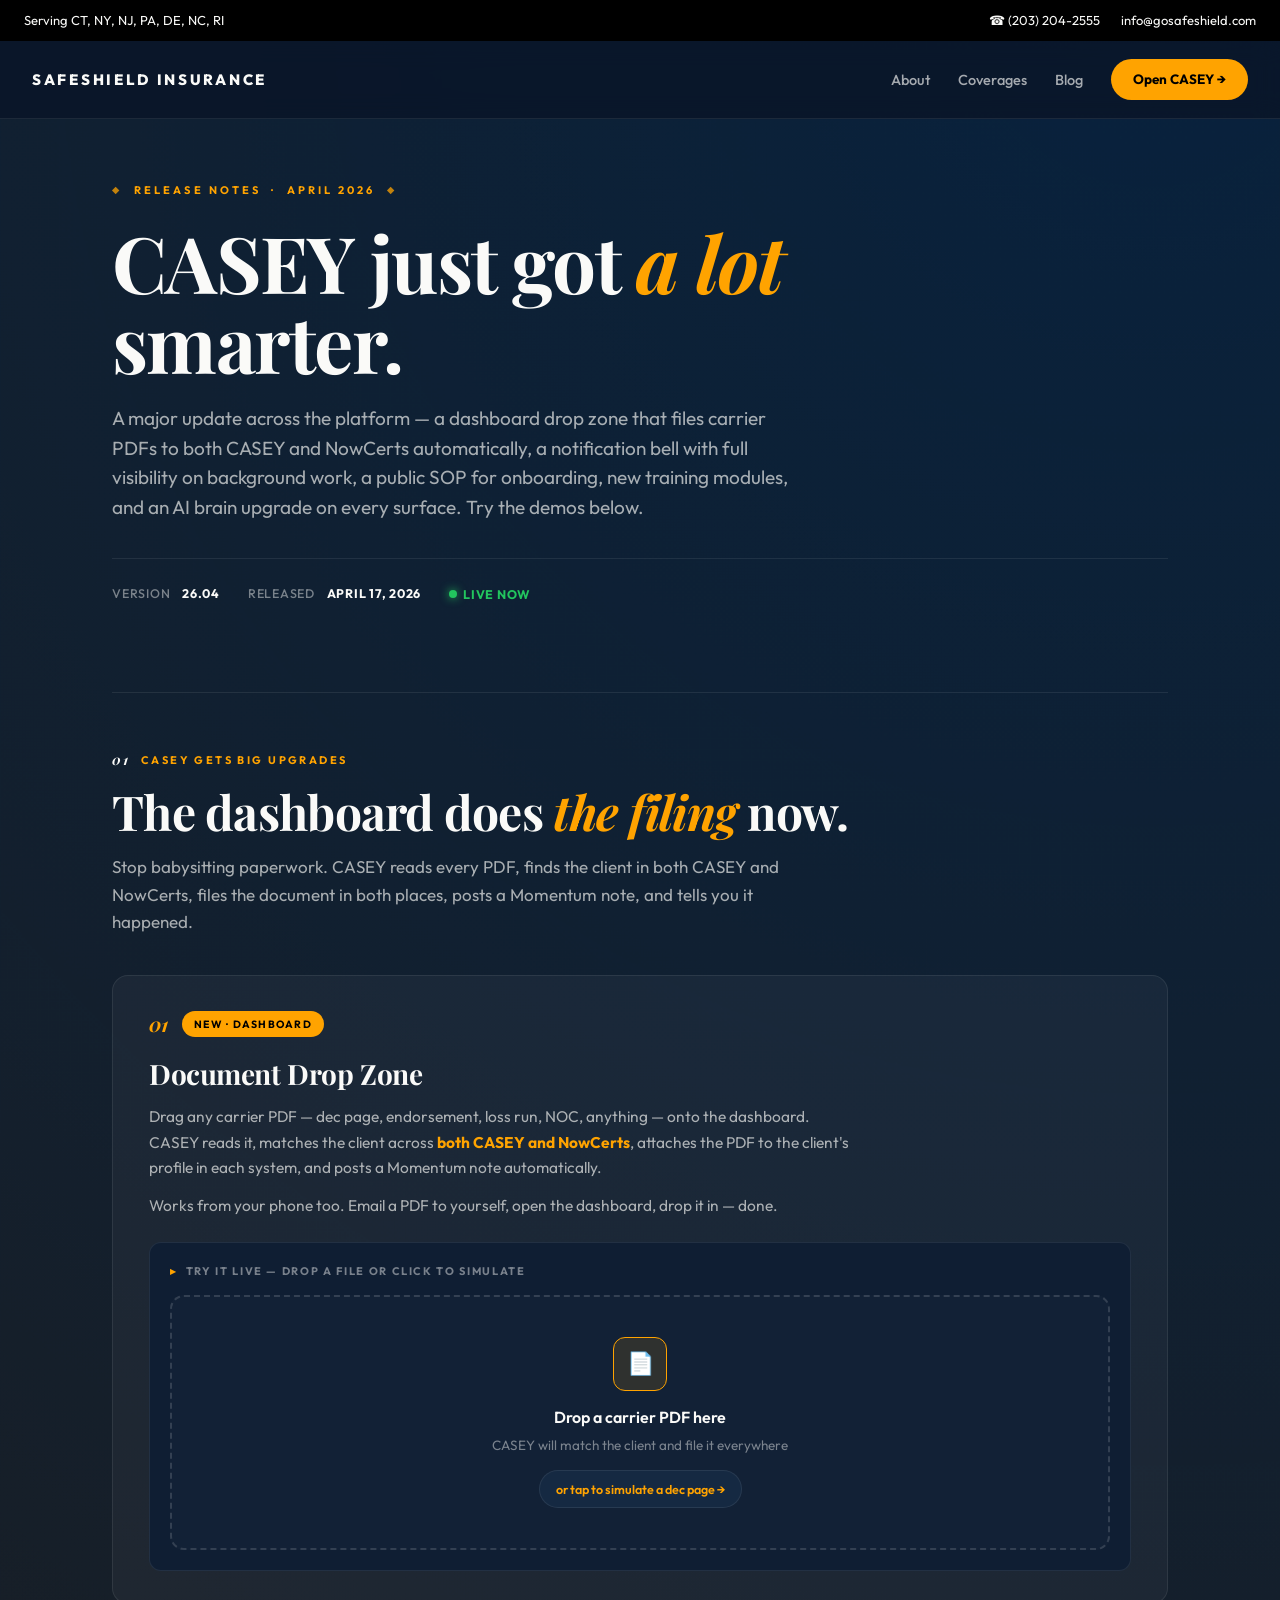
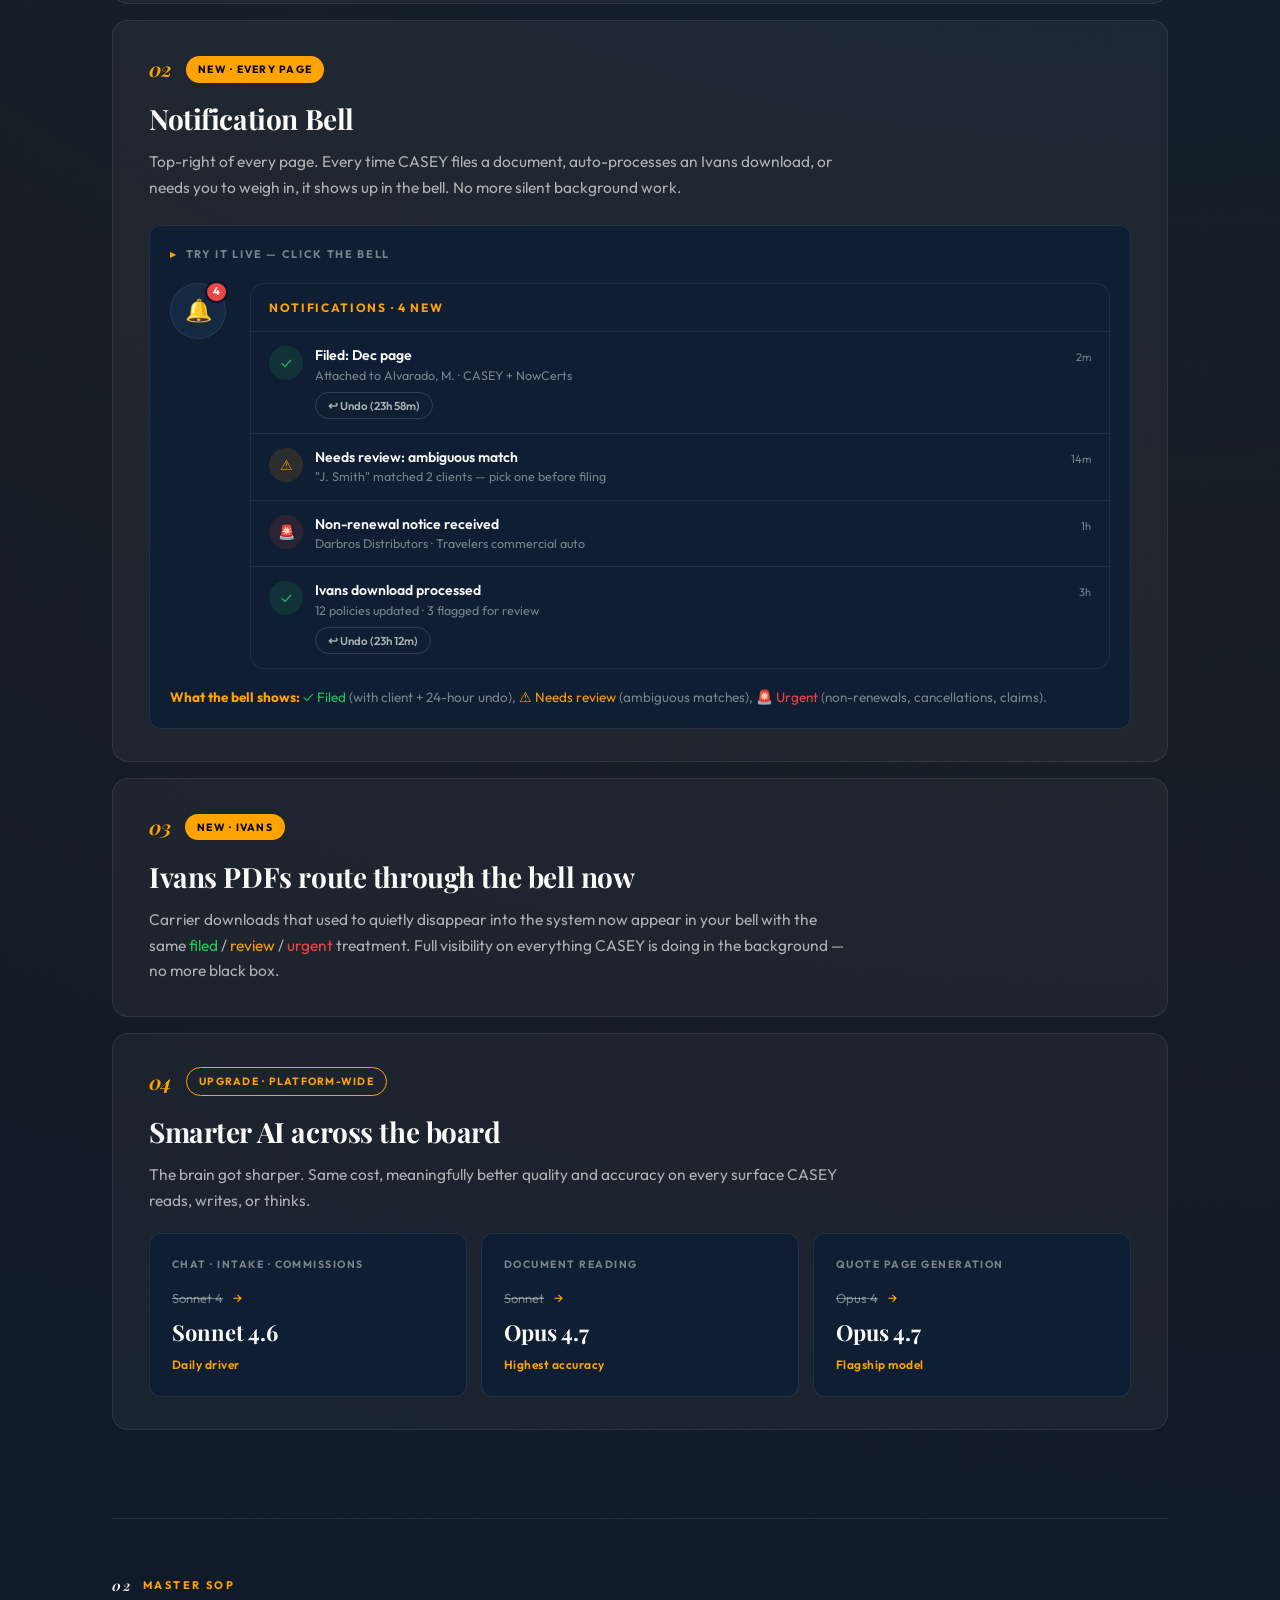
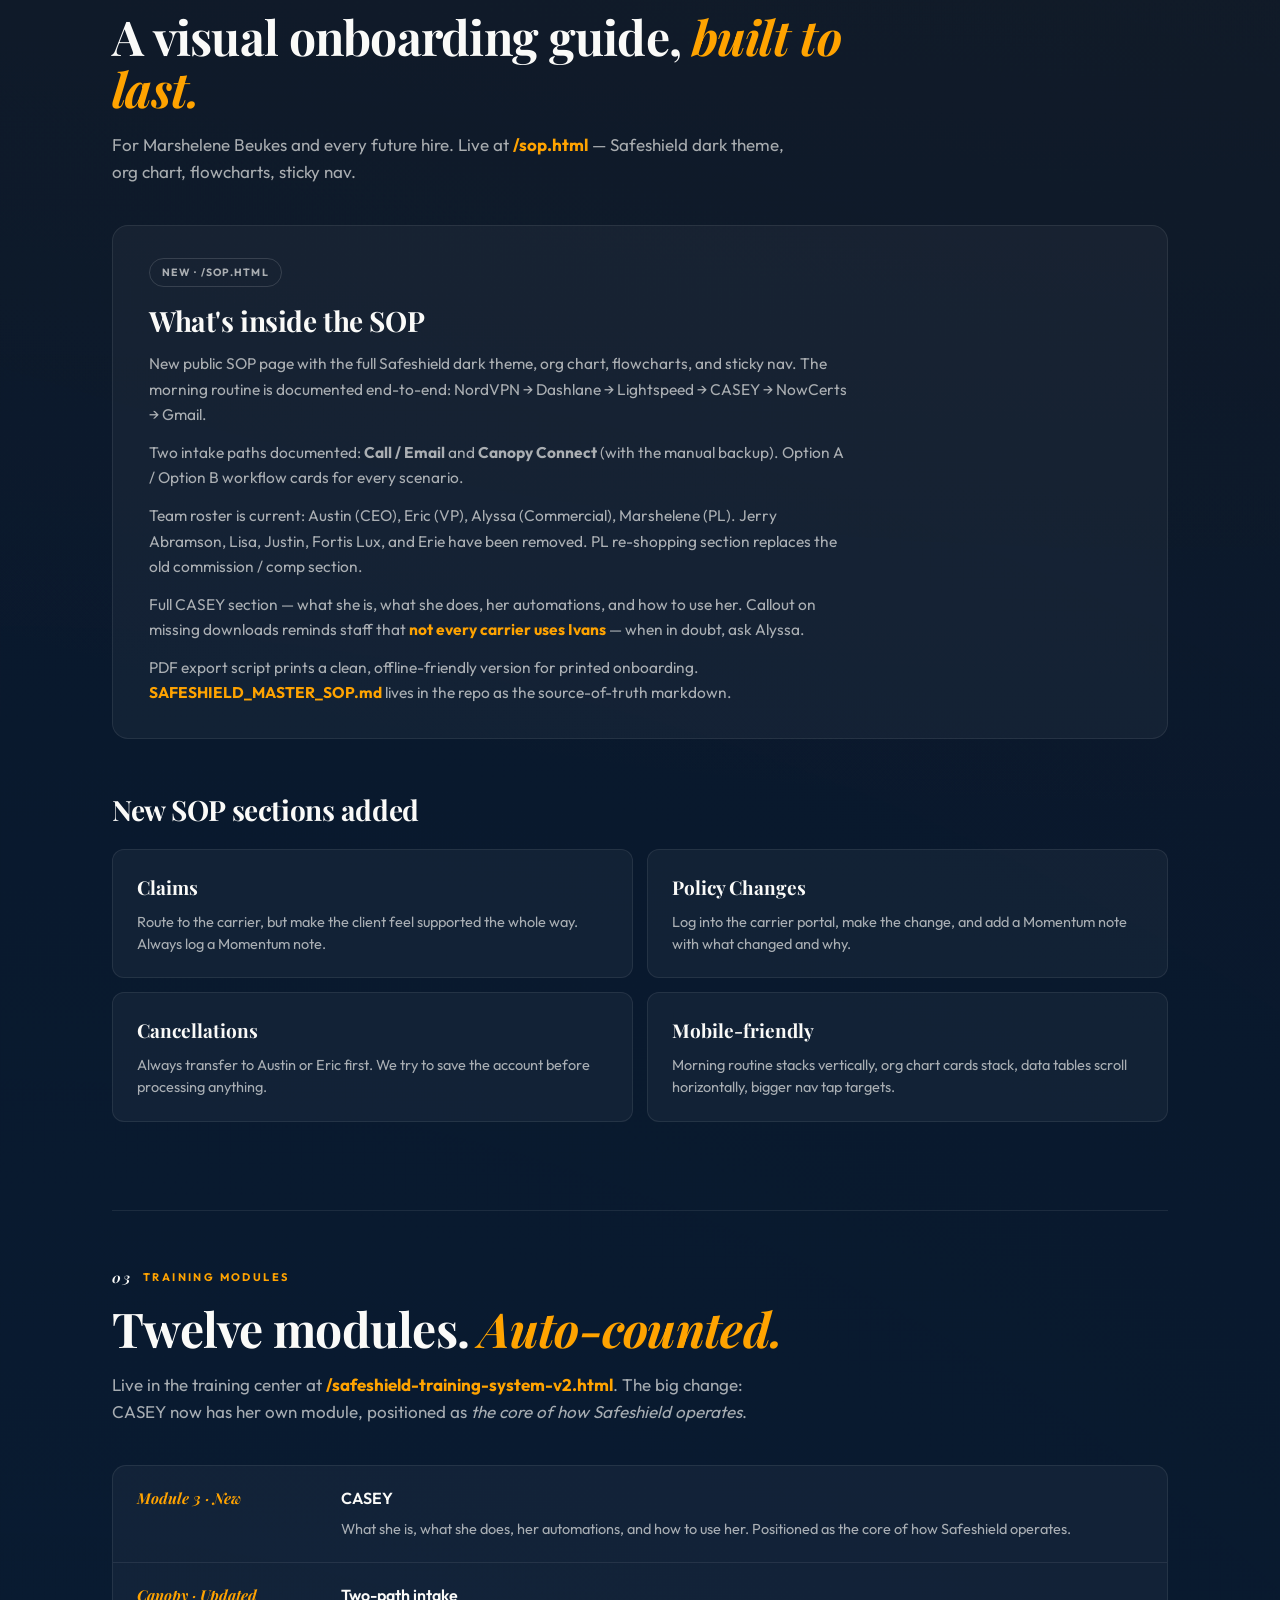
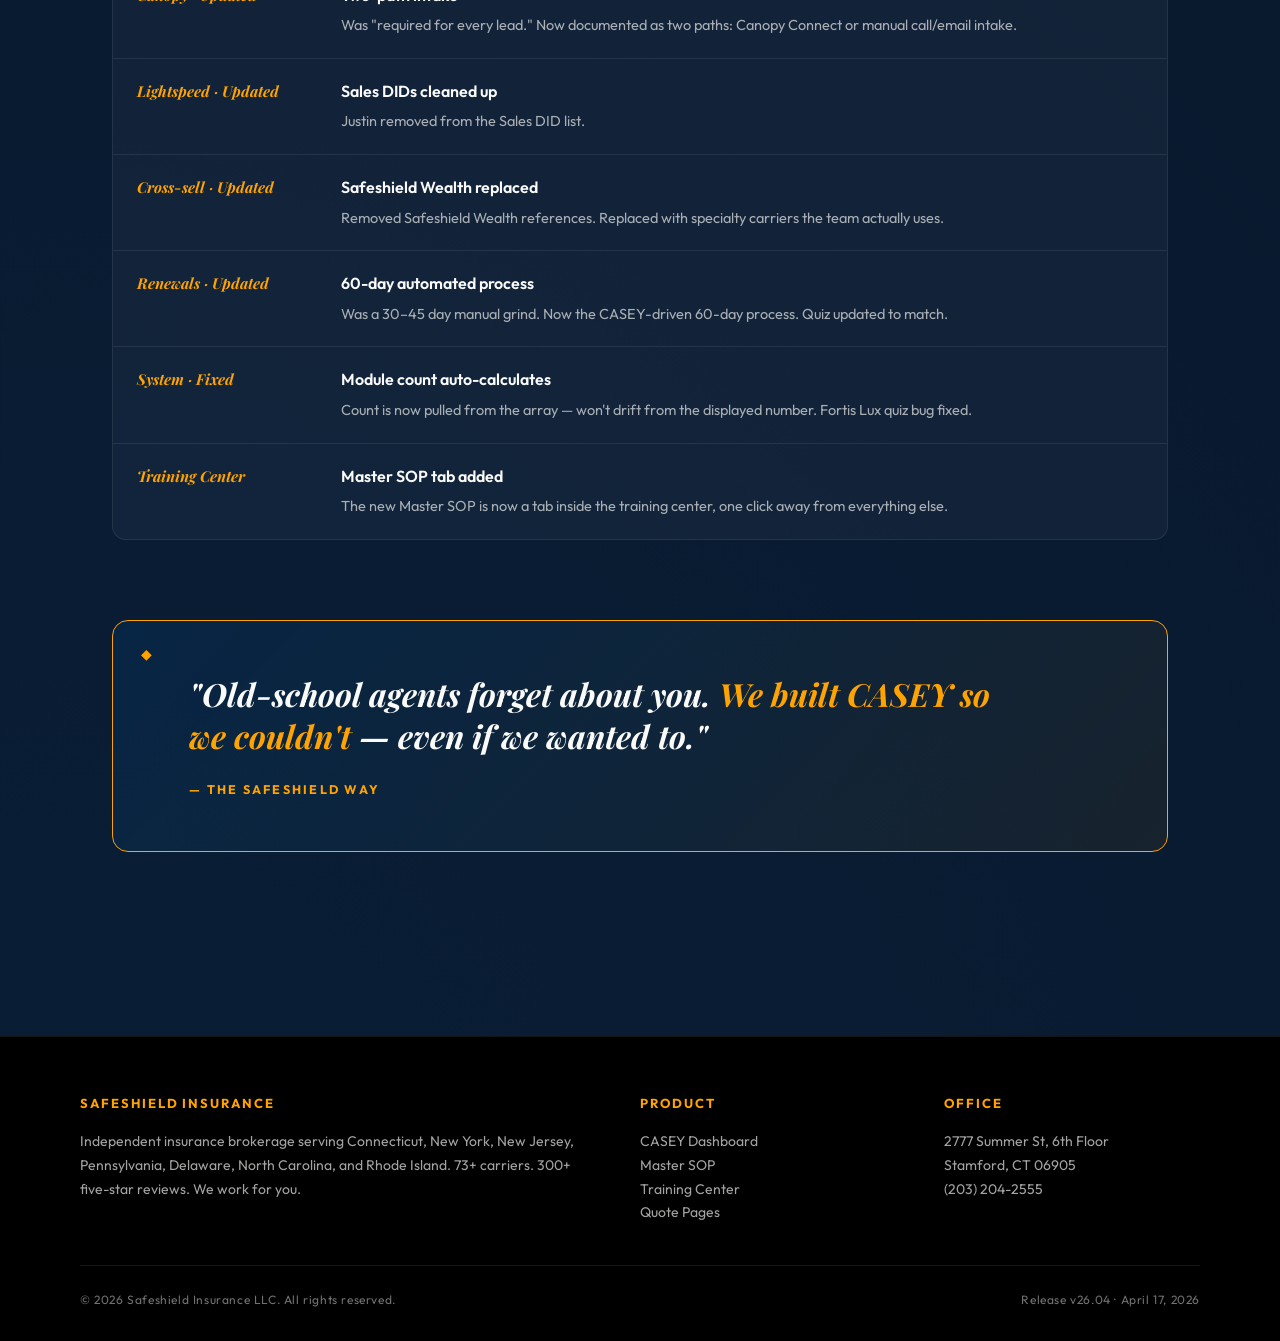
==== commit d536a56a: "Add Rhode Island and North Carolina to licensed-states text Co-Authored-By: Claude Fable 5 <noreply@" ====
--- a/index.html
+++ b/index.html
@@ -820,7 +820,7 @@
 <body>
 
 <div class="topbar">
-  <div>Serving CT, NY, NJ, PA, DE</div>
+  <div>Serving CT, NY, NJ, PA, DE, NC, RI</div>
   <div>
     <a href="tel:2032042555">☎ (203) 204-2555</a>
     <a href="mailto:info@gosafeshield.com">info@gosafeshield.com</a>
@@ -1215,7 +1215,7 @@
       <h5>SAFESHIELD INSURANCE</h5>
       <p>
         Independent insurance brokerage serving Connecticut, New York, New Jersey,
-        Pennsylvania, and Delaware. 73+ carriers. 300+ five-star reviews. We work for you.
+        Pennsylvania, Delaware, North Carolina, and Rhode Island. 73+ carriers. 300+ five-star reviews. We work for you.
       </p>
     </div>
     <div>
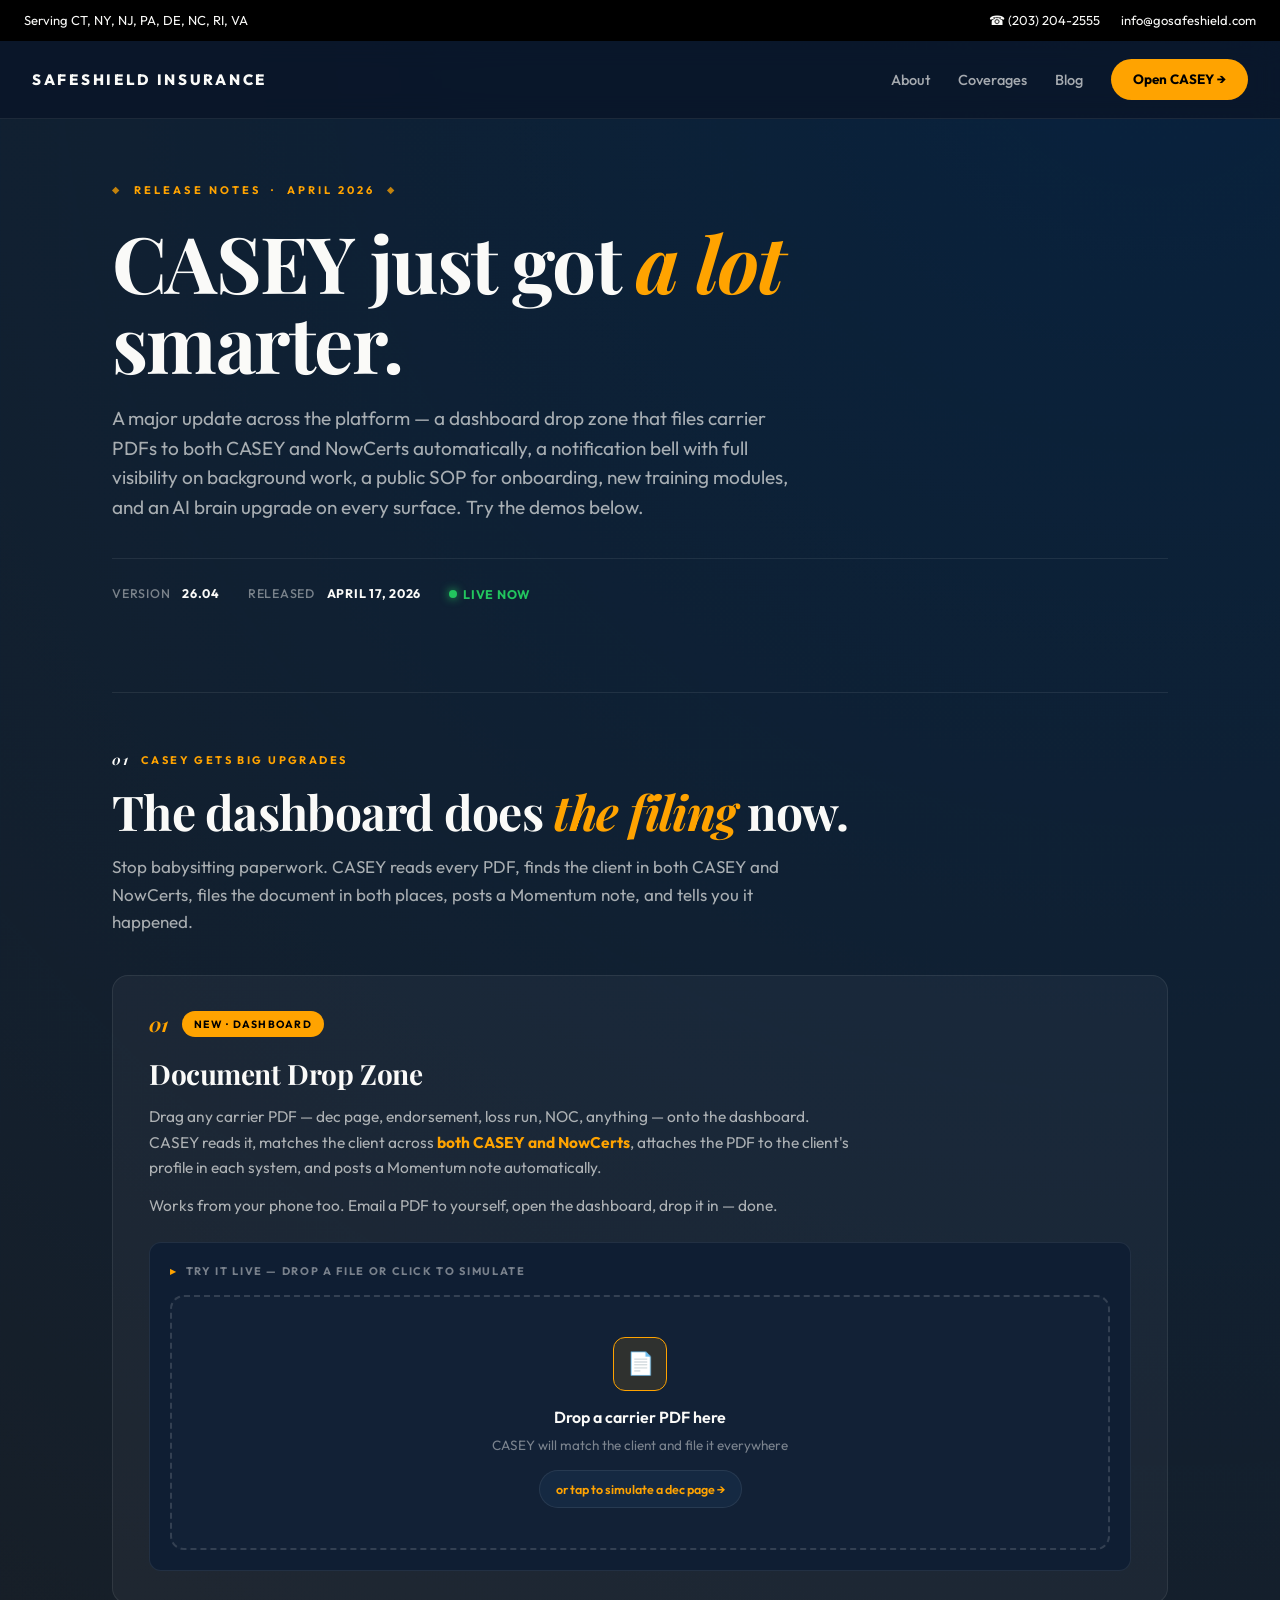
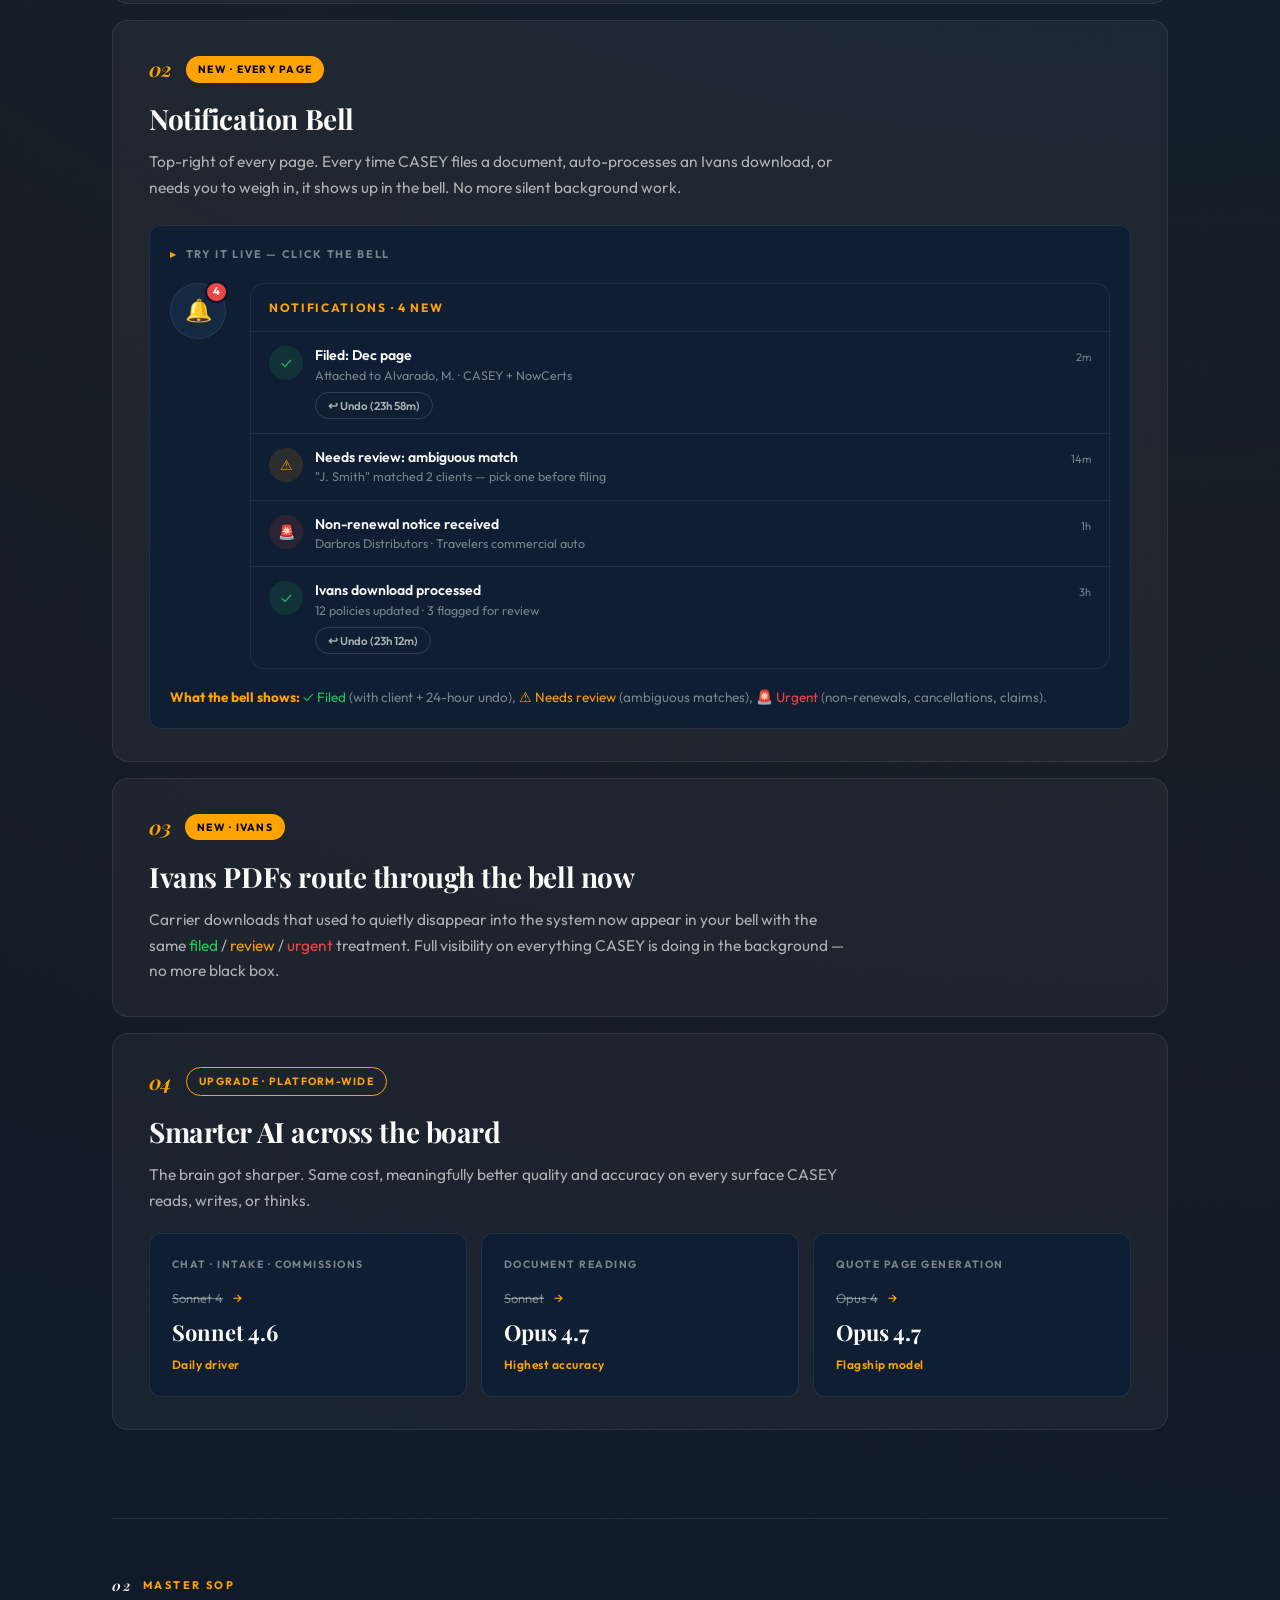
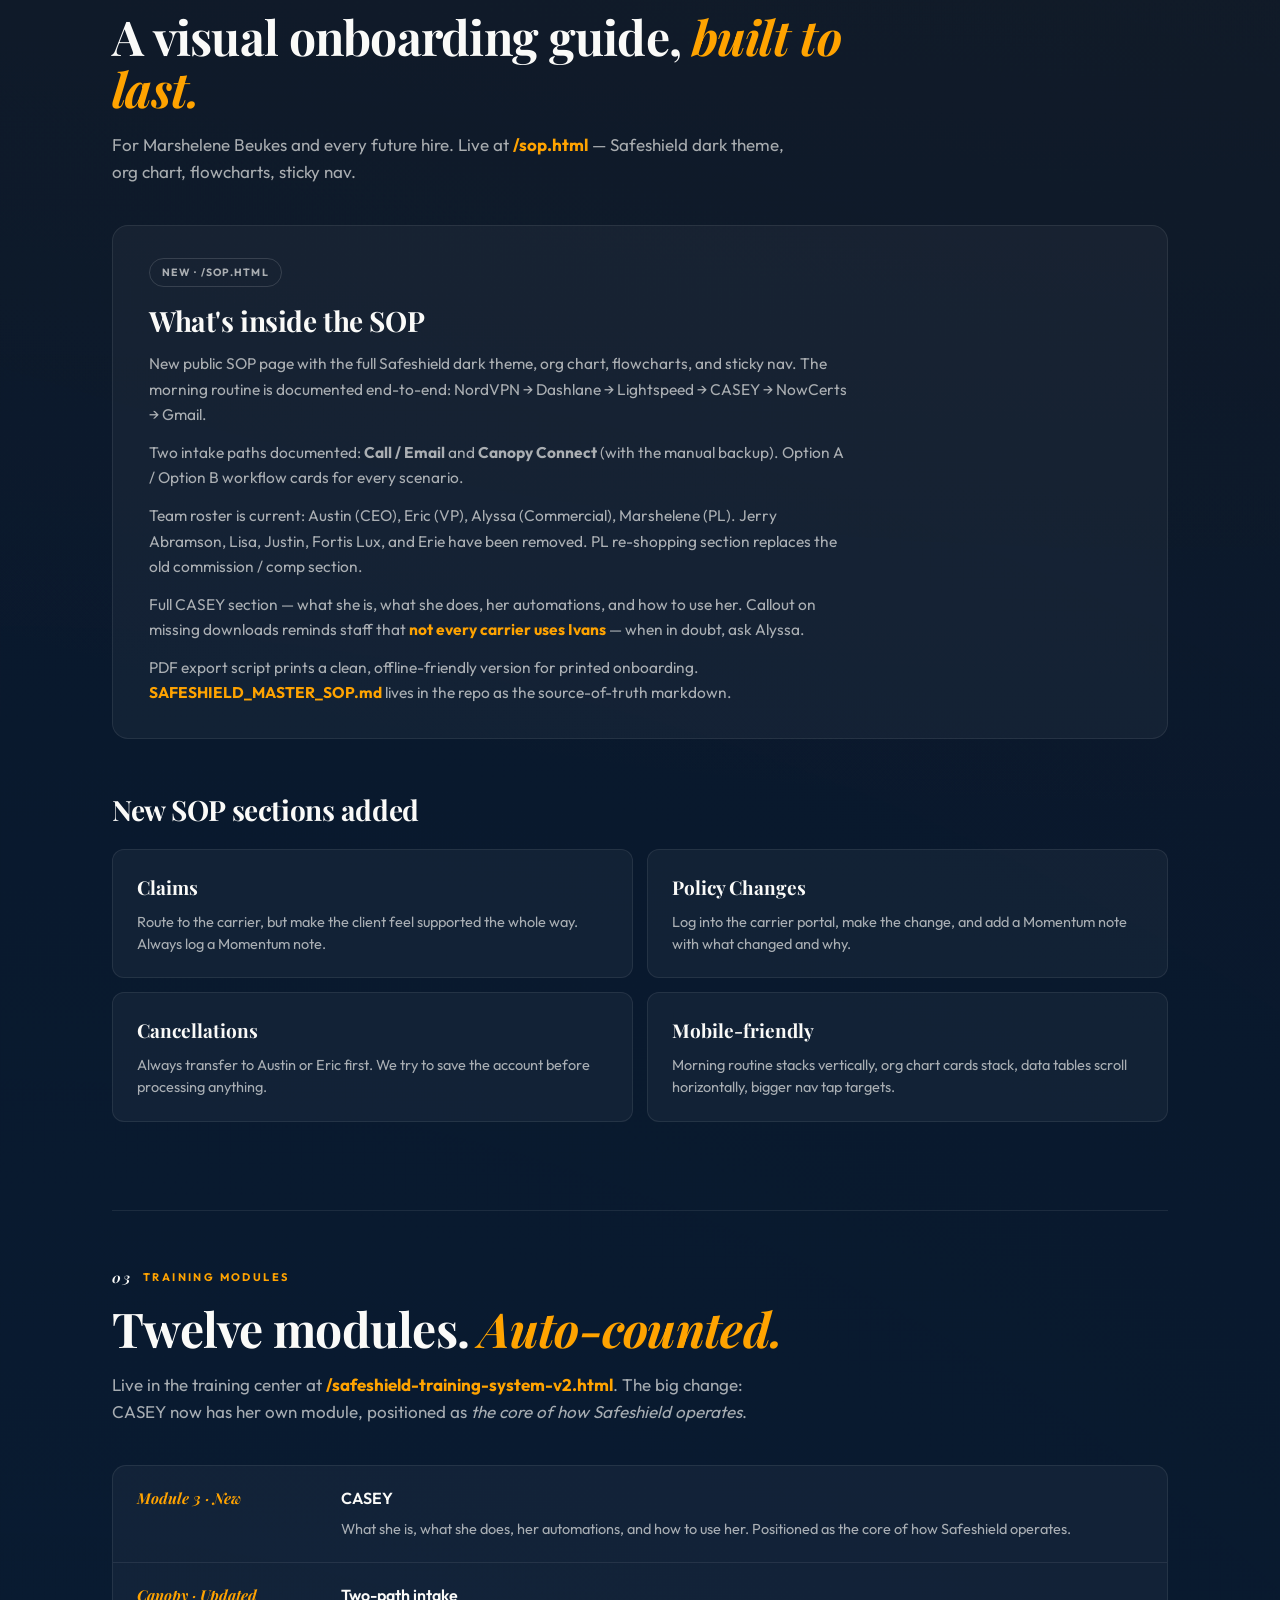
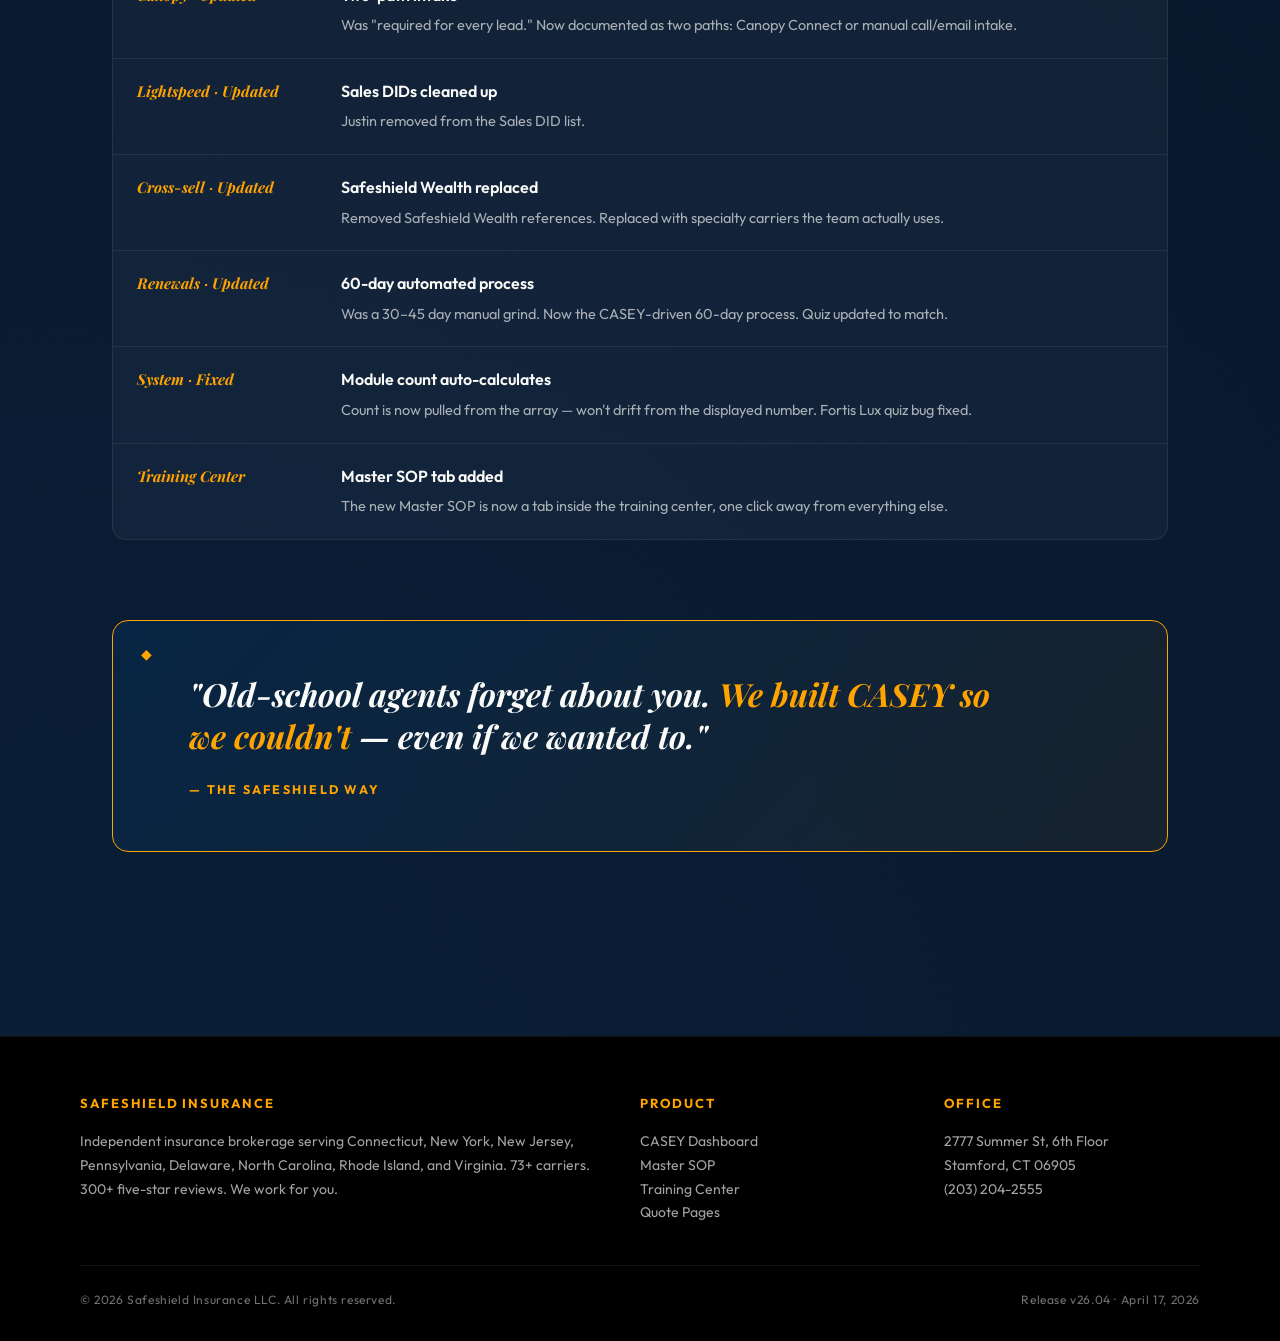
==== commit 9d0d53cc: "Include Virginia in Safeshield updates hub service area" ====
--- a/index.html
+++ b/index.html
@@ -820,7 +820,7 @@
 <body>
 
 <div class="topbar">
-  <div>Serving CT, NY, NJ, PA, DE, NC, RI</div>
+  <div>Serving CT, NY, NJ, PA, DE, NC, RI, VA</div>
   <div>
     <a href="tel:2032042555">☎ (203) 204-2555</a>
     <a href="mailto:info@gosafeshield.com">info@gosafeshield.com</a>
@@ -1215,7 +1215,7 @@
       <h5>SAFESHIELD INSURANCE</h5>
       <p>
         Independent insurance brokerage serving Connecticut, New York, New Jersey,
-        Pennsylvania, Delaware, North Carolina, and Rhode Island. 73+ carriers. 300+ five-star reviews. We work for you.
+        Pennsylvania, Delaware, North Carolina, Rhode Island, and Virginia. 73+ carriers. 300+ five-star reviews. We work for you.
       </p>
     </div>
     <div>
